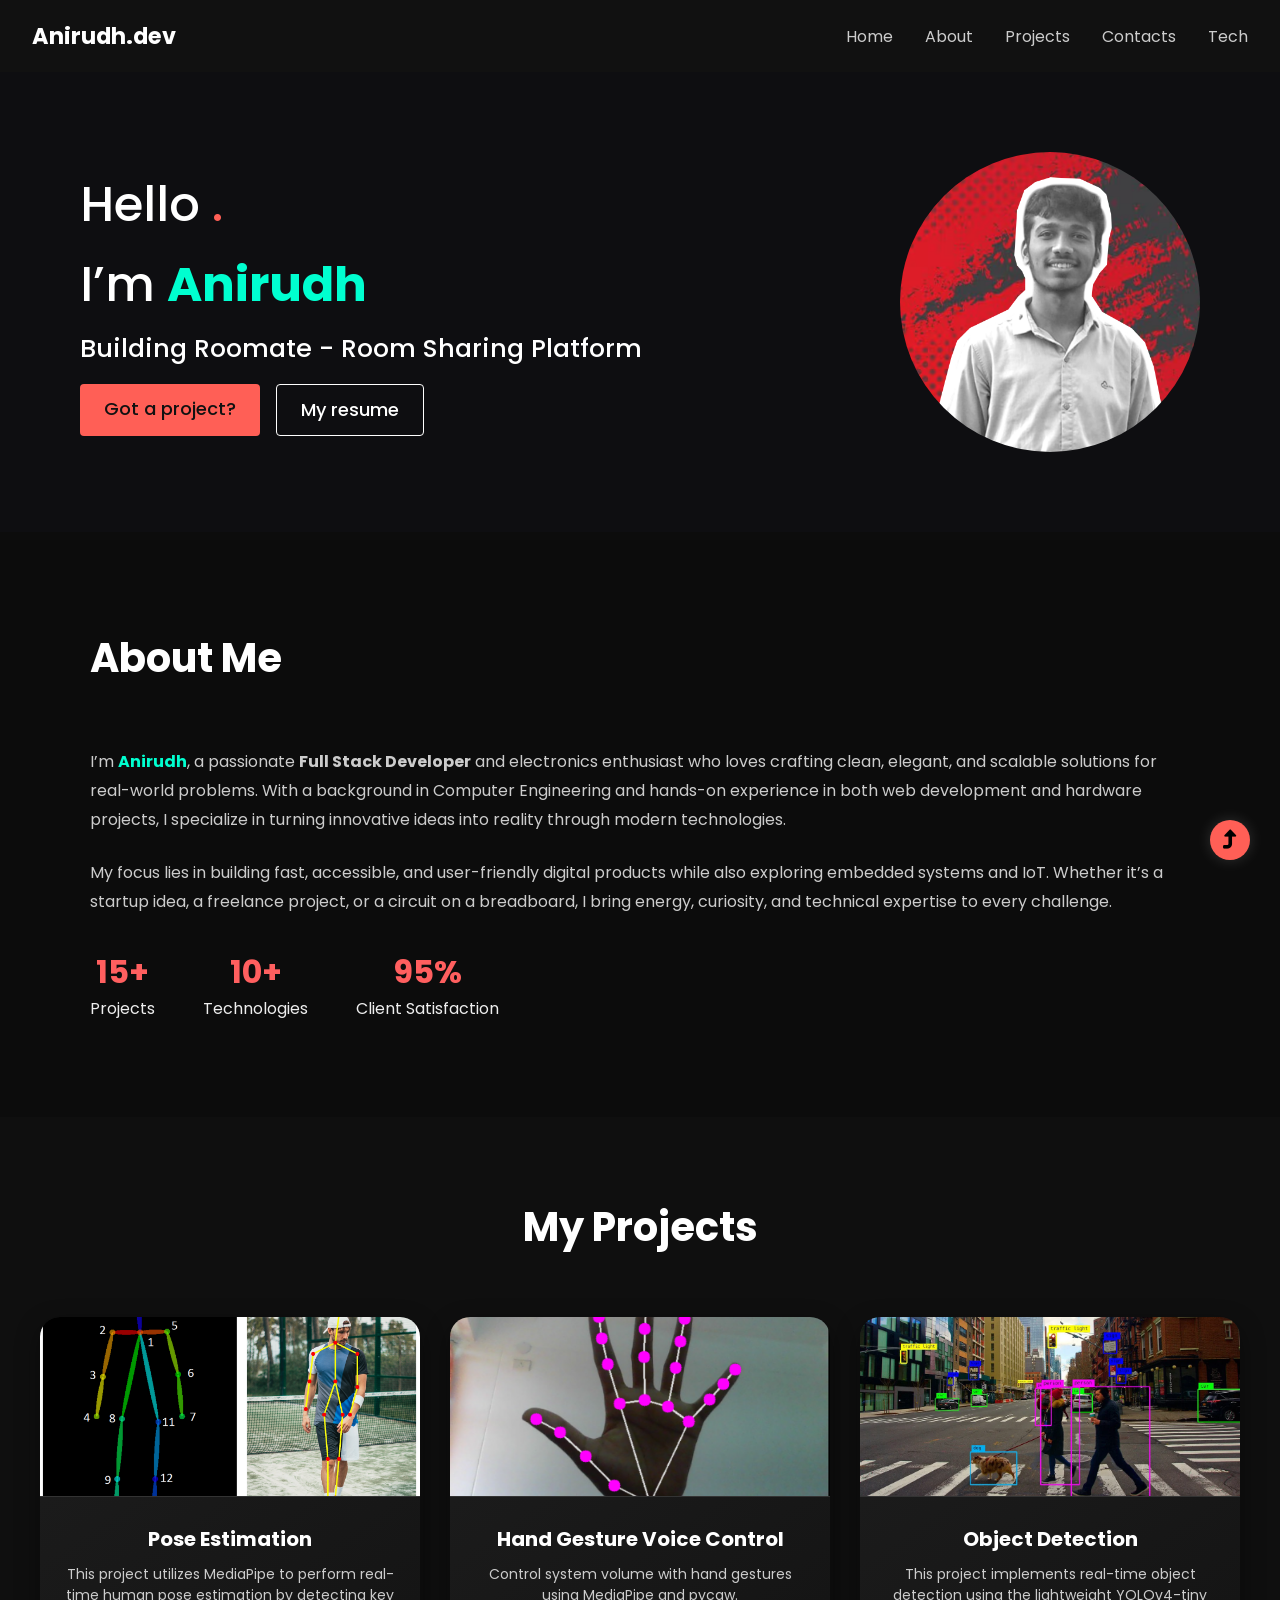
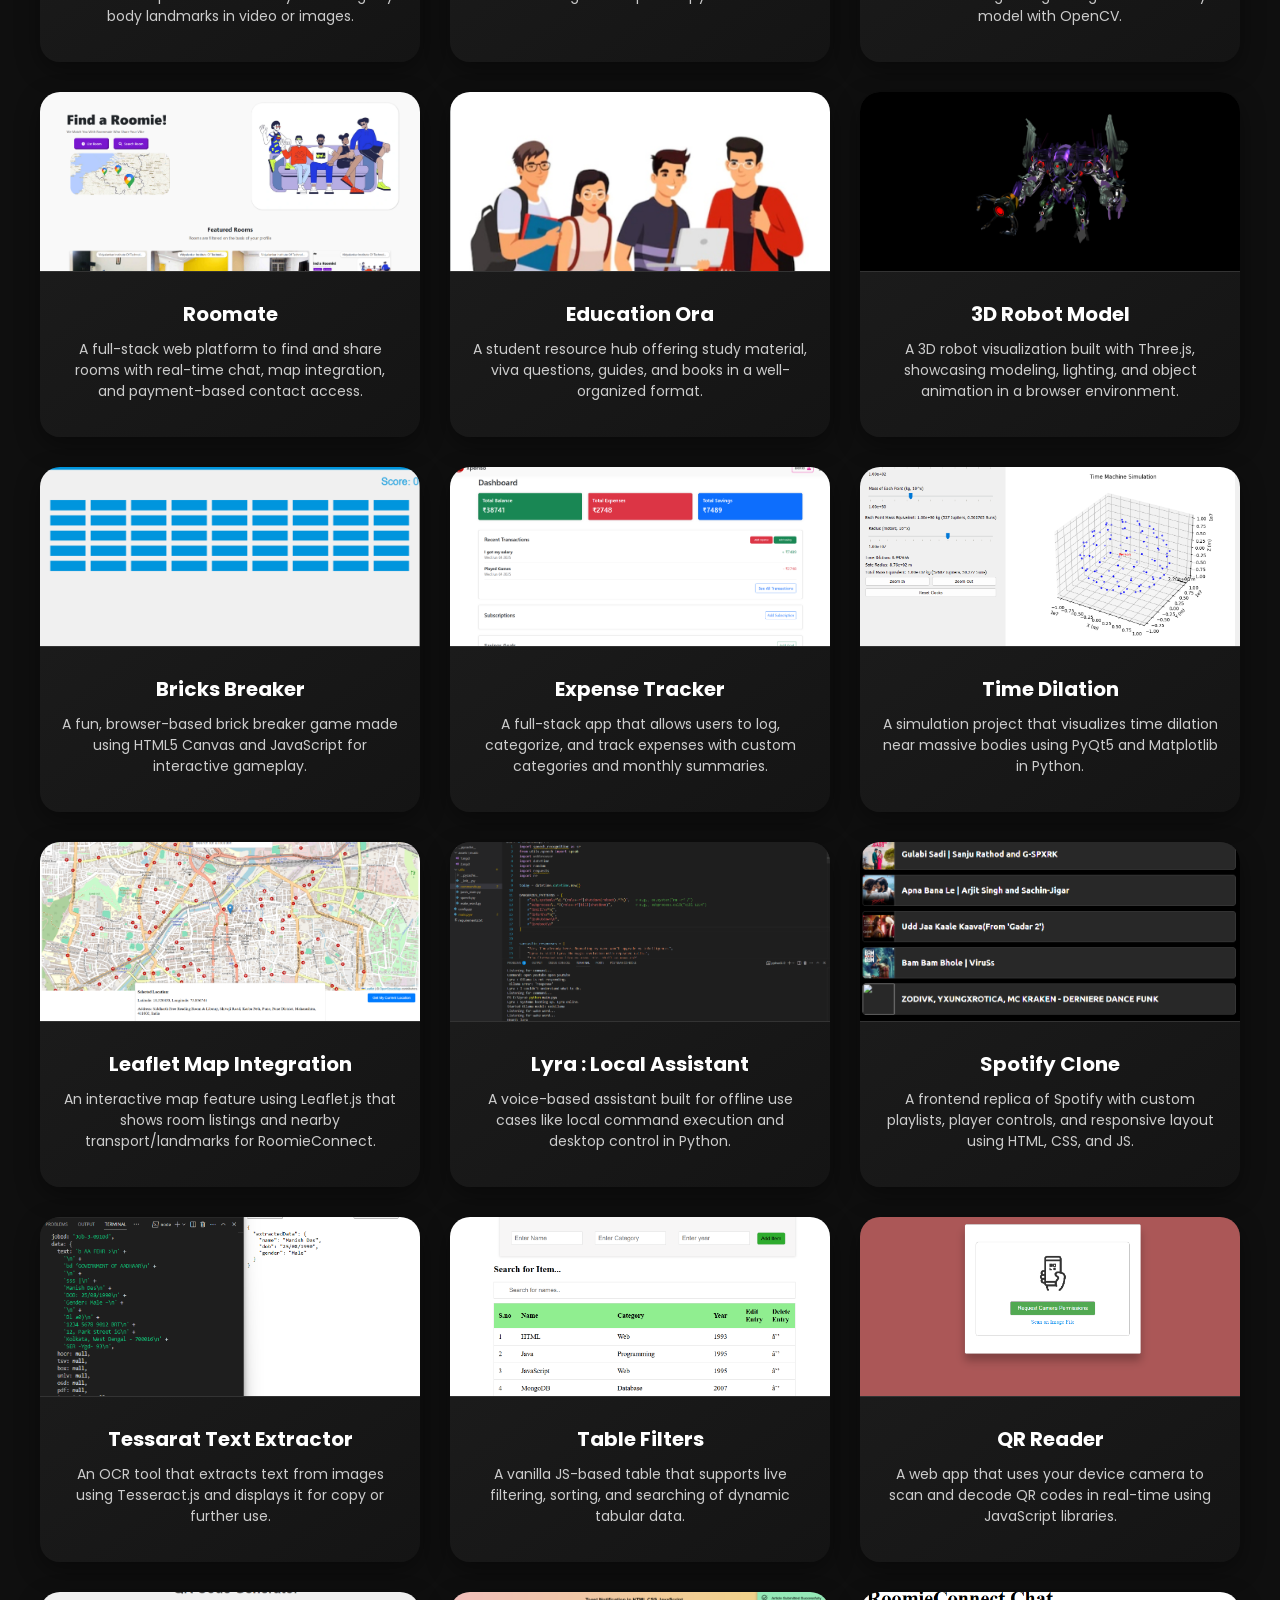
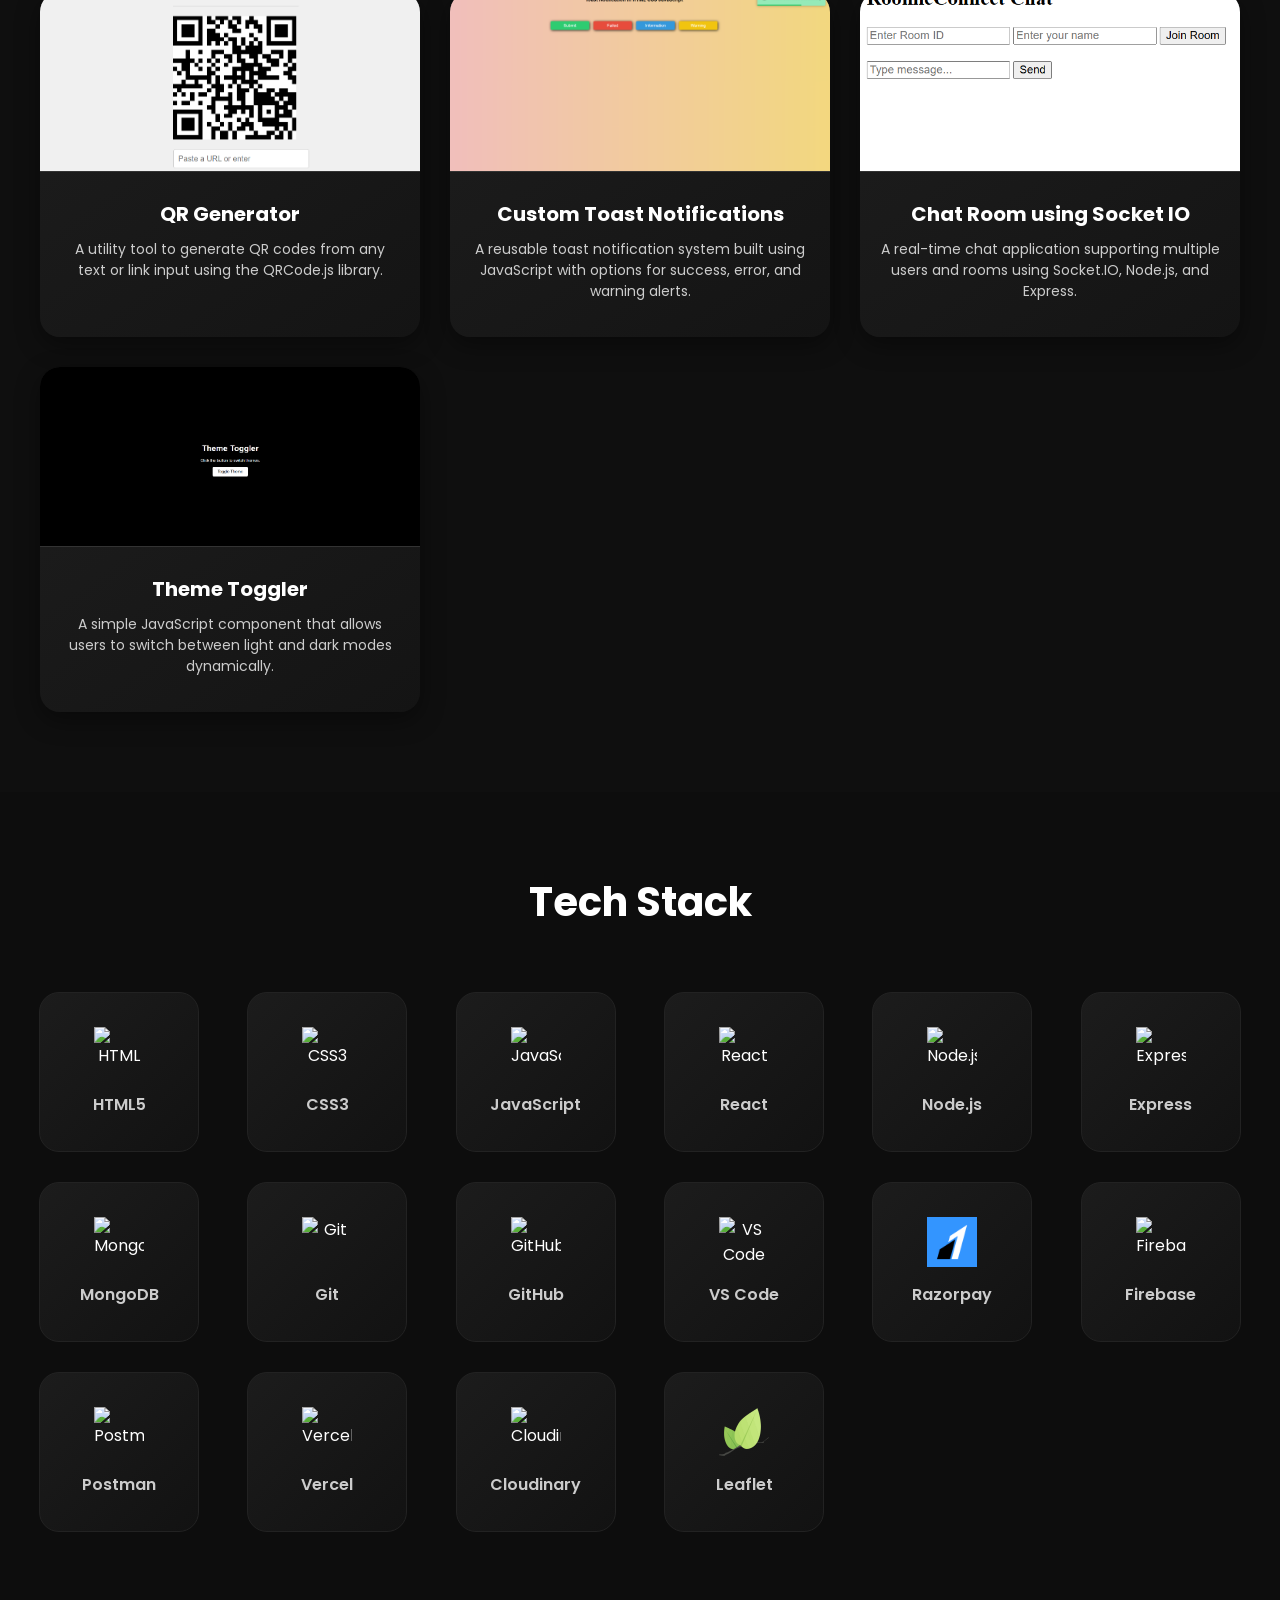
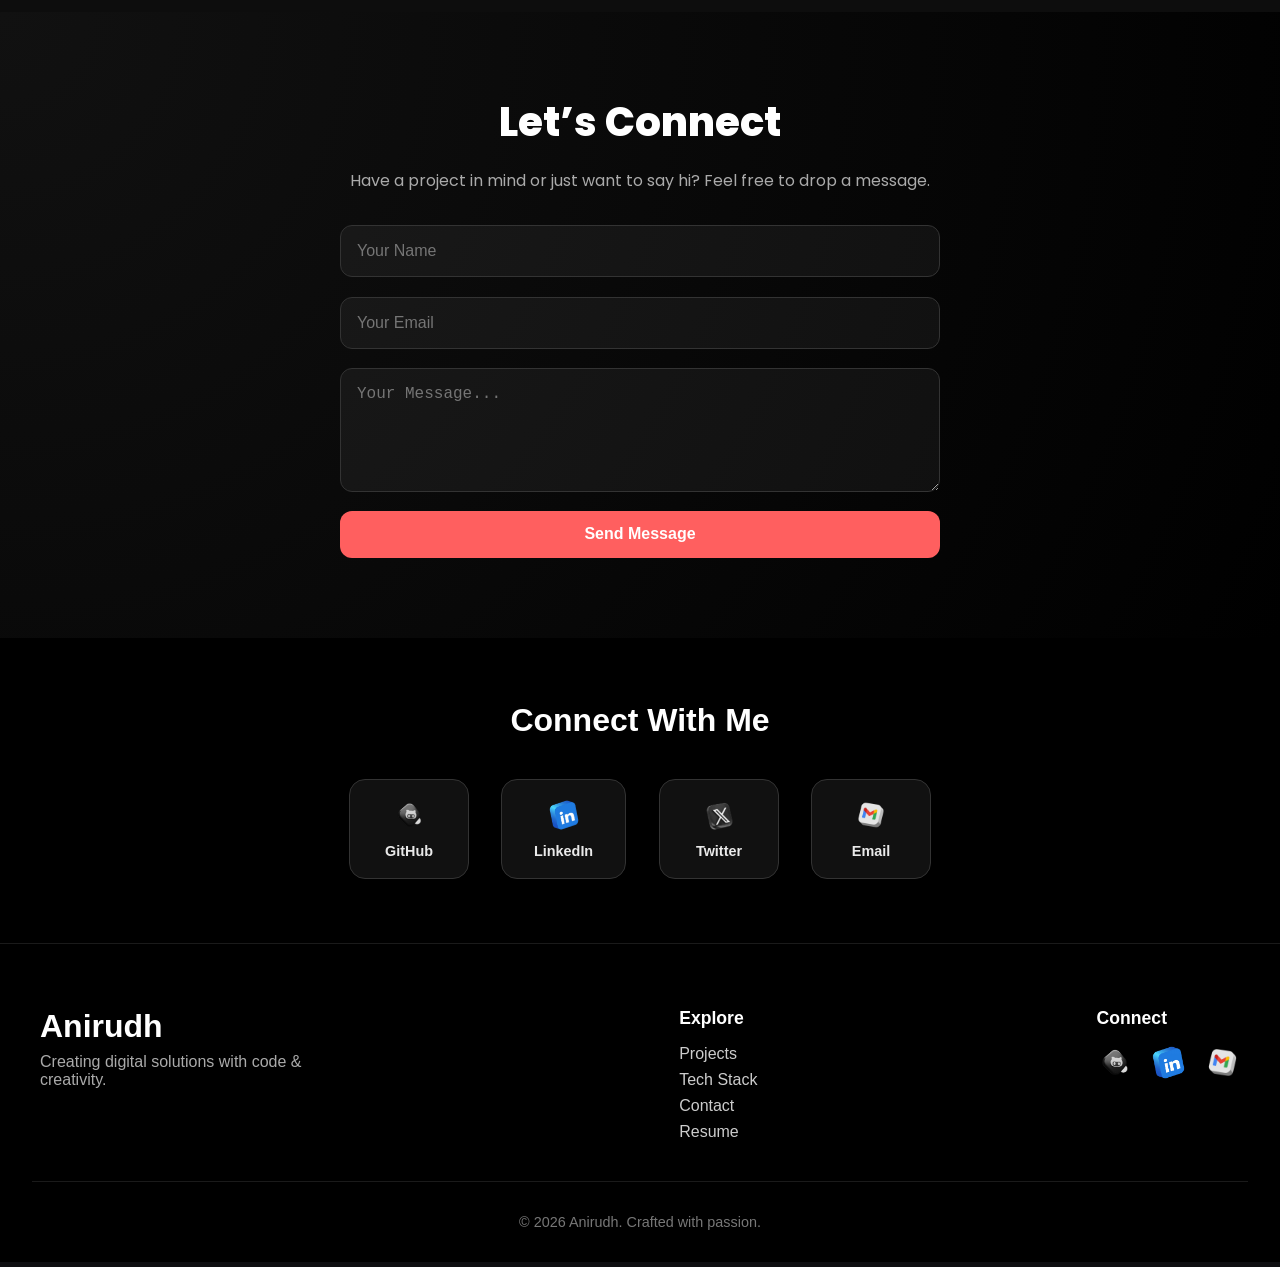
==== portfolio.html @ b948ce64 "updated portfolio" ====
<!DOCTYPE html>
<html lang="en">

<head>
    <meta charset="UTF-8" />
    <meta name="viewport" content="width=device-width, initial-scale=1.0" />
    <title>Anirudh | Software Developer</title>
    <link rel="stylesheet" href="https://cdnjs.cloudflare.com/ajax/libs/font-awesome/6.7.2/css/all.min.css"
        integrity="sha512-Evv84Mr4kqVGRNSgIGL/F/aIDqQb7xQ2vcrdIwxfjThSH8CSR7PBEakCr51Ck+w+/U6swU2Im1vVX0SVk9ABhg=="
        crossorigin="anonymous" referrerpolicy="no-referrer" />
    <link href="https://unpkg.com/aos@2.3.1/dist/aos.css" rel="stylesheet">
    <link rel="stylesheet" href="portfolio.css" />
    <link rel="stylesheet" href="projects.css" />
    <link rel="stylesheet" href="contacts.css" />
    <link rel="stylesheet" href="techStack.css" />
    <link rel="stylesheet" href="social_media.css" />
    <link rel="stylesheet" href="footer.css" />
</head>

<body>
    <header class="navbar">
        <div class="logo">Anirudh.dev</div>
        <nav id="navLinks" class="nav-links">
            <a href="#">Home</a>
            <a href="#about">About</a>
            <a href="#projects">Projects</a>
            <a href="#contact">Contacts</a>
            <a href="#tech">Tech</a>
        </nav>
        <div id="hamburger" class="hamburger">
            <span></span>
            <span></span>
            <span></span>
        </div>
    </header>

    <section class="hero">
        <div class="hero-text">
            <h2>Hello <span class="dot">.</span></h2>
            <h1>I’m <span class="highlight">Anirudh</span></h1>
            <h2 class="title">Building Roomate - Room Sharing Platform</h2>
            <div class="buttons">
                <a href="#projects" class="btn primary">Got a project?</a>
                <a href="#" class="btn outline" id="resumeBtn">My resume</a>
            </div>
        </div>
        <div class="hero-image">
            <div class="circle-glow">
                <img src="images/picofme.png" alt="Anirudh" />
            </div>
        </div>
    </section>

    <section class="about-section" id="about">
        <div class="about-container">
            <div class="about-text">
                <h2 class="section-title">About Me</h2>
                <p data-aos="fade-left">
                     I’m <span class="highlight">Anirudh</span>, a passionate <strong>Full Stack Developer</strong> and electronics enthusiast who loves crafting clean, elegant, and scalable solutions for real-world problems. With a background in Computer Engineering and hands-on experience in both web development and hardware projects, I specialize in turning innovative ideas into reality through modern technologies. 
                </p>
                <p data-aos="fade-right">
                    My focus lies in building fast, accessible, and user-friendly digital products while also exploring embedded systems and IoT. Whether it’s a startup idea, a freelance project, or a circuit on a breadboard, I bring energy, curiosity, and technical expertise to every challenge.
                </p>
                <div class="about-stats" data-aos="zoom-in">
                    <div><span>15+</span><br />Projects</div>
                    <div><span>10+</span><br />Technologies</div>
                    <div><span>95%</span><br />Client Satisfaction</div>
                </div>
            </div>
        </div>
    </section>

<section class="projects-section" id="projects">
    <h2 class="section-title">My Projects</h2>
    <div class="projects-container">

        <div class="project-card" data-aos="zoom-in">
            <img src="images/poseEstimation.png" alt="Project 19">
            <div class="project-info">
                <h3>Pose Estimation</h3>
                <p>This project utilizes MediaPipe to perform real-time human pose estimation by detecting key body landmarks in video or images.</p>
            </div>
        </div>

        <div class="project-card" data-aos="zoom-in">
            <img src="images/handDetectionVoiceControl.png" alt="Project 18">
            <div class="project-info">
                <h3>Hand Gesture Voice Control</h3>
                <p>Control system volume with hand gestures using MediaPipe and pycaw.</p>
            </div>
        </div>

        <div class="project-card" data-aos="zoom-in">
            <img src="images/computerVision.png" alt="Project 17">
            <div class="project-info">
                <h3>Object Detection</h3>
                <p>This project implements real-time object detection using the lightweight YOLOv4-tiny model with OpenCV.</p>
            </div>
        </div>

        <div class="project-card" data-aos="zoom-in">
            <img src="images/roomate.png" alt="Project 1">
            <div class="project-info">
                <h3>Roomate</h3>
                <p>A full-stack web platform to find and share rooms with real-time chat, map integration, and payment-based contact access.</p>
            </div>
        </div>

        <div class="project-card" data-aos="zoom-in" data-aos-delay="100">
            <img src="images/educationora.png" alt="Project 2">
            <div class="project-info">
                <h3>Education Ora</h3>
                <p>A student resource hub offering study material, viva questions, guides, and books in a well-organized format.</p>
            </div>
        </div>

        <div class="project-card" data-aos="zoom-in" data-aos-delay="100">
            <img src="images/3D-model-three js.png" alt="Project 3">
            <div class="project-info">
                <h3>3D Robot Model</h3>
                <p>A 3D robot visualization built with Three.js, showcasing modeling, lighting, and object animation in a browser environment.</p>
            </div>
        </div>

        <div class="project-card" data-aos="zoom-in" data-aos-delay="100">
            <img src="images/brick-breaker-game.png" alt="Project 4">
            <div class="project-info">
                <h3>Bricks Breaker</h3>
                <p>A fun, browser-based brick breaker game made using HTML5 Canvas and JavaScript for interactive gameplay.</p>
            </div>
        </div>

        <div class="project-card" data-aos="zoom-in" data-aos-delay="100">
            <img src="images/expense-tracker.png" alt="Project 5">
            <div class="project-info">
                <h3>Expense Tracker</h3>
                <p>A full-stack app that allows users to log, categorize, and track expenses with custom categories and monthly summaries.</p>
            </div>
        </div>

        <div class="project-card" data-aos="zoom-in" data-aos-delay="100">
            <img src="images/time-dilation-analysis.png" alt="Project 6">
            <div class="project-info">
                <h3>Time Dilation</h3>
                <p>A simulation project that visualizes time dilation near massive bodies using PyQt5 and Matplotlib in Python.</p>
            </div>
        </div>

        <div class="project-card" data-aos="zoom-in" data-aos-delay="100">
            <img src="images/leaflet-map.png" alt="Project 7">
            <div class="project-info">
                <h3>Leaflet Map Integration</h3>
                <p>An interactive map feature using Leaflet.js that shows room listings and nearby transport/landmarks for RoomieConnect.</p>
            </div>
        </div>

        <div class="project-card" data-aos="zoom-in" data-aos-delay="100">
            <img src="images/local-assistant-lyra.png" alt="Project 8">
            <div class="project-info">
                <h3>Lyra : Local Assistant</h3>
                <p>A voice-based assistant built for offline use cases like local command execution and desktop control in Python.</p>
            </div>
        </div>

        <div class="project-card" data-aos="zoom-in" data-aos-delay="100">
            <img src="images/spotify-clone.png" alt="Project 9">
            <div class="project-info">
                <h3>Spotify Clone</h3>
                <p>A frontend replica of Spotify with custom playlists, player controls, and responsive layout using HTML, CSS, and JS.</p>
            </div>
        </div>

        <div class="project-card" data-aos="zoom-in" data-aos-delay="100">
            <img src="images/text-extracter.png" alt="Project 10">
            <div class="project-info">
                <h3>Tessarat Text Extractor</h3>
                <p>An OCR tool that extracts text from images using Tesseract.js and displays it for copy or further use.</p>
            </div>
        </div>

        <div class="project-card" data-aos="zoom-in" data-aos-delay="100">
            <img src="images/table-filter.png" alt="Project 11">
            <div class="project-info">
                <h3>Table Filters</h3>
                <p>A vanilla JS-based table that supports live filtering, sorting, and searching of dynamic tabular data.</p>
            </div>
        </div>

        <div class="project-card" data-aos="zoom-in" data-aos-delay="100">
            <img src="images/QR-reader.png" alt="Project 12">
            <div class="project-info">
                <h3>QR Reader</h3>
                <p>A web app that uses your device camera to scan and decode QR codes in real-time using JavaScript libraries.</p>
            </div>
        </div>

        <div class="project-card" data-aos="zoom-in" data-aos-delay="100">
            <img src="images/QR-generator.png" alt="Project 13">
            <div class="project-info">
                <h3>QR Generator</h3>
                <p>A utility tool to generate QR codes from any text or link input using the QRCode.js library.</p>
            </div>
        </div>

        <div class="project-card" data-aos="zoom-in" data-aos-delay="100">
            <img src="images/toast-notification.png" alt="Project 14">
            <div class="project-info">
                <h3>Custom Toast Notifications</h3>
                <p>A reusable toast notification system built using JavaScript with options for success, error, and warning alerts.</p>
            </div>
        </div>

        <div class="project-card" data-aos="zoom-in" data-aos-delay="100">
            <img src="images/Socket-IO-Application.png" alt="Project 15">
            <div class="project-info">
                <h3>Chat Room using Socket IO</h3>
                <p>A real-time chat application supporting multiple users and rooms using Socket.IO, Node.js, and Express.</p>
            </div>
        </div>

        <div class="project-card" data-aos="zoom-in" data-aos-delay="100">
            <img src="images/theme-toggler.png" alt="Project 16">
            <div class="project-info">
                <h3>Theme Toggler</h3>
                <p>A simple JavaScript component that allows users to switch between light and dark modes dynamically.</p>
            </div>
        </div>

    </div>
</section>

    <section class="tech-stack" id="tech">
        <h2 class="section-title" data-aos="fade-up">Tech Stack</h2>

        <div class="tech-stack-grid">

            <!-- Frontend -->
            <div class="stack-card" data-aos="fade-up" data-aos-delay="100">
                <img src="https://cdn.jsdelivr.net/gh/devicons/devicon/icons/html5/html5-original.svg" alt="HTML">
                <span>HTML5</span>
            </div>
            <div class="stack-card" data-aos="fade-up" data-aos-delay="150">
                <img src="https://cdn.jsdelivr.net/gh/devicons/devicon/icons/css3/css3-original.svg" alt="CSS3">
                <span>CSS3</span>
            </div>
            <div class="stack-card" data-aos="fade-up" data-aos-delay="200">
                <img src="https://cdn.jsdelivr.net/gh/devicons/devicon/icons/javascript/javascript-original.svg"
                    alt="JavaScript">
                <span>JavaScript</span>
            </div>
            <div class="stack-card" data-aos="fade-up" data-aos-delay="250">
                <img src="https://cdn.jsdelivr.net/gh/devicons/devicon/icons/react/react-original.svg" alt="React">
                <span>React</span>
            </div>

            <!-- Backend -->
            <div class="stack-card" data-aos="fade-up" data-aos-delay="300">
                <img src="https://cdn.jsdelivr.net/gh/devicons/devicon/icons/nodejs/nodejs-original.svg" alt="Node.js">
                <span>Node.js</span>
            </div>
            <div class="stack-card" data-aos="fade-up" data-aos-delay="350">
                <img src="https://cdn.jsdelivr.net/gh/devicons/devicon/icons/express/express-original.svg"
                    alt="Express.js">
                <span>Express</span>
            </div>

            <!-- Database -->
            <div class="stack-card" data-aos="fade-up" data-aos-delay="400">
                <img src="https://cdn.jsdelivr.net/gh/devicons/devicon/icons/mongodb/mongodb-original.svg"
                    alt="MongoDB">
                <span>MongoDB</span>
            </div>

            <!-- DevOps & Tools -->
            <div class="stack-card" data-aos="fade-up" data-aos-delay="450">
                <img src="https://cdn.jsdelivr.net/gh/devicons/devicon/icons/git/git-original.svg" alt="Git">
                <span>Git</span>
            </div>
            <div class="stack-card" data-aos="fade-up" data-aos-delay="500">
                <img src="https://cdn.jsdelivr.net/gh/devicons/devicon/icons/github/github-original.svg" alt="GitHub">
                <span>GitHub</span>
            </div>
            <div class="stack-card" data-aos="fade-up" data-aos-delay="550">
                <img src="https://cdn.jsdelivr.net/gh/devicons/devicon/icons/vscode/vscode-original.svg" alt="VS Code">
                <span>VS Code</span>
            </div>
            <div class="stack-card" data-aos="fade-up" data-aos-delay="600">
                <img src="images/razorpay.png" alt="Razorpay">
                <span>Razorpay</span>
            </div>

            <!-- Cloud & APIs -->
            <div class="stack-card" data-aos="fade-up" data-aos-delay="650">
                <img src="https://cdn.jsdelivr.net/gh/devicons/devicon/icons/firebase/firebase-plain.svg"
                    alt="Firebase">
                <span>Firebase</span>
            </div>
            <div class="stack-card" data-aos="fade-up" data-aos-delay="700">
                <img src="https://cdn.jsdelivr.net/gh/devicons/devicon/icons/postman/postman-original.svg"
                    alt="Postman">
                <span>Postman</span>
            </div>

            <!-- Deployment & Hosting -->
            <div class="stack-card" data-aos="fade-up" data-aos-delay="750">
                <img src="https://cdn.jsdelivr.net/gh/devicons/devicon/icons/vercel/vercel-original.svg" alt="Vercel">
                <span>Vercel</span>
            </div>
            <div class="stack-card" data-aos="fade-up" data-aos-delay="800">
                <img src="https://logowik.com/content/uploads/images/cloudinary-icon8821.logowik.com.webp"
                    alt="Cloudinary">
                <span>Cloudinary</span>
            </div>
            <div class="stack-card" data-aos="fade-up" data-aos-delay="800">
                <img src="images/leaflet.png" alt="Leaflet">
                <span>Leaflet</span>
            </div>

        </div>
    </section>


    <section class="contact-section" id="contact">
        <div class="contact-content">
            <h2 class="section-title">Let’s Connect</h2>
            <p class="contact-description">
                Have a project in mind or just want to say hi? Feel free to drop a message.
            </p>

            <form class="contact-form" action="https://formspree.io/f/mpwrwper" method="POST">
                <input type="text" name="name" placeholder="Your Name" required />
                <input type="email" name="email" placeholder="Your Email" required />
                <textarea name="message" rows="5" placeholder="Your Message..." required></textarea>
                <button type="submit">Send Message</button>
            </form>
        </div>
    </section>

    <section class="social-section">
        <h2>Connect With Me</h2>
        <div class="social-icons">
            <a href="https://github.com/yourusername" target="_blank" class="social-card">
                <img src="images/githubIcon.png" alt="GitHub" />
                <span>GitHub</span>
            </a>

            <a href="https://linkedin.com/in/yourusername" target="_blank" class="social-card">
                <img src="images/linkedInIcon.png" alt="LinkedIn" />
                <span>LinkedIn</span>
            </a>

            <a href="https://twitter.com/yourusername" target="_blank" class="social-card">
                <img src="images/twitterIcon.png" alt="Twitter" />
                <span>Twitter</span>
            </a>

            <a href="mailto:your@email.com" class="social-card">
                <img src="images/gmailIcon.png" alt="Email" />
                <span>Email</span>
            </a>
        </div>
    </section>
    <button onclick="scrollToTop()" class="scroll-top-btn"><i class="fa-solid fa-turn-up"></i></button>
    <footer class="site-footer">
        <div class="footer-wrapper">
            <!-- About -->
            <div class="footer-about">
                <h1>Anirudh</h1>
                <p>Creating digital solutions with code & creativity.</p>
            </div>

            <!-- Quick Links -->
            <div class="footer-links">
                <h3>Explore</h3>
                <ul>
                    <li><a href="#projects">Projects</a></li>
                    <li><a href="#tech-stack">Tech Stack</a></li>
                    <li><a href="#contact">Contact</a></li>
                    <li><a href="#resume" id="resume-link">Resume</a></li>
                </ul>
            </div>

            <!-- Social -->
            <div class="footer-social">
                <h3>Connect</h3>
                <div class="social-icons">
                    <a href="https://github.com/yourusername" target="_blank">
                        <img src="images/githubIcon.png"
                            alt="GitHub">
                    </a>
                    <a href="https://linkedin.com/in/yourusername" target="_blank">
                        <img src="images/linkedInIcon.png"
                            alt="LinkedIn">
                    </a>
                    <a href="mailto:your@email.com">
                        <img src="images/gmailIcon.png" alt="Email">
                    </a>
                </div>
            </div>
        </div>

        <!-- Bottom -->
        <div class="footer-bottom">
            <p>&copy; <span id="year"></span> Anirudh. Crafted with passion.</p>
        </div>
    </footer>

    <script src="https://unpkg.com/aos@2.3.1/dist/aos.js"></script>
    <script src="portfolio.js"></script>
    <script src="resume.js"></script>
    <script>
        AOS.init();
    </script>
    <script>
        document.getElementById("year").textContent = new Date().getFullYear();
    </script>
    <script>
        function scrollToTop() {
            window.scrollTo({ top: 0, behavior: 'smooth' });
        }
    </script>

</body>

</html>
---- portfolio.css ----
@import url('https://fonts.googleapis.com/css2?family=Poppins:wght@300;500;700&display=swap');

* {
    margin: 0;
    padding: 0;
    box-sizing: border-box;
}

body {
    font-family: 'Poppins', sans-serif;
    background: #0e0e11;
    color: #ffffff;
}

.navbar {
    display: flex;
    justify-content: space-between;
    align-items: center;
    padding: 1.2rem 2rem;
    background: #111;
    position: sticky;
    top: 0;
    z-index: 100;
}

.logo {
    font-size: 1.4rem;
    font-weight: bold;
}

.nav-links {
    display: flex;
    gap: 2rem;
}

.nav-links a {
    color: #ccc;
    text-decoration: none;
    transition: color 0.3s ease;
}

.nav-links a:hover {
    color: #fff;
}

.hamburger {
    display: none;
    flex-direction: column;
    gap: 6px;
    cursor: pointer;
    z-index: 101;
}

.hamburger span {
    width: 25px;
    height: 3px;
    background: #fff;
    transition: all 0.4s ease;
    display: block;
    margin: 5px;
}

/* Toggle effect to X */
.hamburger.active span:nth-child(1) {
    transform: rotate(45deg) translate(5px, 5px);
}

.hamburger.active span:nth-child(2) {
    opacity: 0;
}

.hamburger.active span:nth-child(3) {
    transform: rotate(-45deg) translate(6px, -6px);
}


.hero {
    display: flex;
    flex-direction: column-reverse;
    padding: 3rem 2rem;
    align-items: center;
    justify-content: center;
    gap: 2rem;
}

.hero-text h2,
.hero-text h1 {
    font-weight: 500;
    margin-bottom: 0.5rem;
}

.hero-text .dot {
    color: #ff5f56;
}

.highlight {
    color: #00ffd0;
}

.title {
    font-size: 1.6rem;
    color: #fff;
    font-weight: bold;
}

.buttons {
    margin-top: 1rem;
    display: flex;
    gap: 1rem;
}

.btn {
    padding: 0.7rem 1.5rem;
    text-decoration: none;
    font-weight: 500;
    border-radius: 4px;
    transition: all 0.3s ease;
}

.primary {
    background-color: #ff5f56;
    color: #111;
}

.outline {
    border: 1px solid #fff;
    color: #fff;
}

.primary:hover,
.outline:hover {
    background: #fff;
    color: #000;
}

.hero-image .circle-glow {
    width: 30vw;
    max-width: 300px;
    max-height: 300px;
    height: 30vw;
    border-radius: 50%;
    background: radial-gradient(circle, #ff5f56 0%, transparent 70%);
    display: flex;
    align-items: center;
    justify-content: center;
}

.hero-image img {
    width: 100%;
    border-radius: 100%;
}



/* About section */
.about-section {
  background: #0c0c0c;
  color: #fff;
  padding: 6rem 2rem;
  display: flex;
  justify-content: center;
}

.about-container {
  display: flex;
  gap: 4rem;
  flex-wrap: wrap;
  max-width: 1100px;
  align-items: center;
}

.about-image img {
  width: 300px;
  border-radius: 20px;
  transition: transform 0.4s ease;
}

.about-image img:hover {
  transform: scale(1.05);
}

.about-text {
  flex: 1;
  min-width: 280px;
  animation: fadeIn 1s ease-in-out;
}

.section-title {
  font-size: 2.5rem;
  margin-bottom: 1rem;
  font-weight: 700;
  color: #ffffff;
}

.about-text p {
  color: #ccc;
  font-size: 1rem;
  line-height: 1.8;
  margin-bottom: 1.5rem;
}

.highlight {
  font-weight: bold;
}

.about-stats {
  display: flex;
  gap: 3rem;
  flex-wrap: wrap;
  margin-top: 2rem;
}

.about-stats div {
  font-size: 1rem;
  color: #eee;
  text-align: center;
}

.about-stats div span {
  font-size: 2rem;
  font-weight: bold;
  color: #ff5f5f;
}

/* Responsive */
@media (max-width: 768px) {
  .about-container {
    flex-direction: column;
    text-align: center;
  }

  .about-image img {
    width: 200px;
    margin-bottom: 2rem;
  }

  .about-stats {
    justify-content: center;
  }
}

/* Animation */
@keyframes fadeIn {
  0% {
    opacity: 0;
    transform: translateY(20px);
  }
  100% {
    opacity: 1;
    transform: translateY(0);
  }
}

/* Responsive */
@media (min-width: 768px) {
    .hero {
        flex-direction: row;
        justify-content: space-between;
        padding: 5rem;
    }

    .hero-text {
        font-size: 32px;
    }

    .hero-text .buttons {
        font-size: 18px;
    }

}

@media (max-width: 768px) {
    .nav-links {
        display: none;
        flex-direction: column;
        background: #111;
        position: absolute;
        top: 60px;
        right: 20px;
        padding: 1rem;
    }

    .nav-links.show {
        display: flex;
    }

    .hamburger {
        display: block;
    }

    .hero-text {
        text-align: center;
    }
    .buttons {
      display:flex;
      justify-content: center;
    }
}
---- projects.css ----
.projects-section {
  padding: 80px 40px;
  background: #0f0f0f;
  color: #fff;
  text-align: center;
}

.section-title {
  font-size: 36px;
  font-weight: bold;
  margin-bottom: 40px;
}

.projects-container {
  display: grid;
  grid-template-columns: repeat(auto-fit, minmax(280px, 1fr));
  gap: 30px;
}

.project-card {
  background: #1a1a1a;
  border-radius: 15px;
  overflow: hidden;
  transition: transform 0.3s ease;
  box-shadow: 0 8px 24px rgba(0, 0, 0, 0.4);
}

.project-card:hover {
  transform: translateY(-8px);
  border: 1px solid #00ffff4e;
}

.project-card img {
  width: 100%;
  height: 180px;
  object-fit: cover;
  border-bottom: 1px solid #333;
}

.project-info {
  padding: 20px;
}

.project-info h3 {
  font-size: 20px;
  margin-bottom: 10px;
}

.project-info p {
  font-size: 14px;
  color: #ccc;
  margin-bottom: 15px;
}

.project-info a {
  display: inline-block;
  color: #ff5e57;
  text-decoration: none;
  font-weight: bold;
  border: 1px solid #00ffff40;
  padding: 8px 16px;
  border-radius: 8px;
  transition: 0.3s;
}

.project-info a:hover {
  background-color: #ff5e57;
  color: #fff;
}


/* hovering effect */
.project-card {
  background: linear-gradient(145deg, #1e1e1e, #141414);
  border-radius: 20px;
  overflow: hidden;
  transition: transform 0.4s ease, box-shadow 0.4s ease;
  position: relative;
  cursor: pointer;
}

.project-card:hover {
  transform: translateY(-10px);
  box-shadow: 0 6px 16px rgba(0, 255, 255, 0.264); /* subtle hover shadow */
}

.project-card img {
  width: 100%;
  height: 180px;
  object-fit: cover;
  border-bottom: 1px solid #333;
  transition: filter 0.3s ease;
}

.project-card:hover img {
  filter: brightness(1.08);
}

.project-info {
  padding: 20px;
  transition: transform 0.3s ease;
}

.project-card:hover .project-info {
  transform: translateY(-3px);
}
---- contacts.css ----
.contact-section {
  background: radial-gradient(circle at top left, #111 0%, #000 100%);
  padding: 5rem 2rem;
  color: white;
  display: flex;
  justify-content: center;
}

.contact-content {
  max-width: 600px;
  width: 100%;
  text-align: center;
  animation: fadeInUp 1s ease forwards;
}

.contact-section .section-title {
  font-size: 2.5rem;
  margin-bottom: 1rem;
  font-weight: 800;
}

.contact-description {
  color: #aaa;
  font-size: 1rem;
  margin-bottom: 2rem;
}

.contact-form {
  display: flex;
  flex-direction: column;
  gap: 1.2rem;
}

.contact-form input,
.contact-form textarea {
  background: rgba(255, 255, 255, 0.05);
  border: 1px solid #333;
  padding: 1rem;
  border-radius: 12px;
  color: white;
  font-size: 1rem;
  transition: border 0.3s ease;
}

.contact-form input:focus,
.contact-form textarea:focus {
  border: 1px solid  #ff3c3c;
  outline: none;
}

.contact-form button {
  background: #ff5f5f;
  border: none;
  padding: 0.9rem 1.5rem;
  border-radius: 12px;
  color: white;
  font-size: 1rem;
  font-weight: bold;
  cursor: pointer;
  transition: background 0.3s ease;
}

.contact-form button:hover {
  background: #ff3c3c;
}

/* Animations */
@keyframes fadeInUp {
  0% {
    opacity: 0;
    transform: translateY(30px);
  }
  100% {
    opacity: 1;
    transform: translateY(0);
  }
}
---- techStack.css ----
.tech-stack {
  background-color: #0d0d0d;
  padding: 80px 30px;
  text-align: center;
}

.section-title {
  font-size: 2.5rem;
  color: #fff;
  margin-bottom: 60px;
}

.tech-stack-grid {
  display: grid;
  grid-template-columns: repeat(auto-fit, minmax(160px, 1fr));
  gap: 30px;
  justify-items: center;
}

.stack-card {
  background: linear-gradient(135deg, #1c1c1c, #121212);
  border-radius: 20px;
  width: 160px;
  height: 160px;
  padding: 25px 15px;
  display: flex;
  flex-direction: column;
  align-items: center;
  justify-content: center;
  transition: transform 0.3s ease, box-shadow 0.3s ease;
  box-shadow: 0 0 0 transparent;
  border: 1px solid #222;
}

.stack-card:hover {
  transform: perspective(1000px) rotateX(5deg) rotateY(5deg) scale(1.05);
  box-shadow: 0 10px 30px rgba(0, 255, 255, 0.2);
  border-color: #00ffff40;
}

.stack-card img {
  width: 50px;
  height: 50px;
  margin-bottom: 15px;
}

.stack-card span {
  color: #ccc;
  font-size: 1rem;
  font-weight: 600;
  text-align: center;
}
---- social_media.css ----
/* Section base */
.social-section {
  background-color: #000; /* or #111 depending on your site */
  color: #fff;
  text-align: center;
  padding: 4rem 1rem;
  font-family: 'Inter', sans-serif;
  overflow: hidden;
}

/* Heading with fade-in animation */
.social-section h2 {
  font-size: 2rem;
  font-weight: 700;
  margin-bottom: 2.5rem;
  color: #fff;
  opacity: 0;
  animation: fadeInUp 1s forwards;
  animation-delay: 0.3s;
}

/* Container for all cards */
.social-icons {
  display: flex;
  flex-wrap: wrap;
  justify-content: center;
  gap: 2rem;
  opacity: 0;
  animation: fadeInUp 1s forwards;
  animation-delay: 0.6s;
}

/* Individual cards */
.social-card {
  display: flex;
  flex-direction: column;
  align-items: center;
  gap: 0.75rem;
  padding: 1.2rem 2rem;
  background: #111;
  border-radius: 1rem;
  border: 1px solid #333;
  text-decoration: none;
  color: #fff;
  min-width: 120px;
  
  /* Smooth transitions */
  transition: 
    transform 0.35s cubic-bezier(0.4, 0, 0.2, 1), 
    background 0.35s cubic-bezier(0.4, 0, 0.2, 1),
    box-shadow 0.35s cubic-bezier(0.4, 0, 0.2, 1);
  will-change: transform, background, box-shadow;
  cursor: pointer;
  box-shadow: 0 0 8px transparent;
}

/* Hover: lift, scale, shadow & darken background */
.social-card:hover {
  transform: translateY(-8px) scale(1.05);
  background: #1a1a1a;
  box-shadow: 0 12px 20px rgba(255, 255, 255, 0.15);
}

/* Icons styling with pulse on hover */
.social-card img {
  width: 32px;
  height: 32px;
  transition: filter 0.35s ease, transform 0.35s ease;
  will-change: filter, transform;
}

.social-card:hover img {
  transform: scale(1.15);
  animation: pulse 1.2s infinite ease-in-out;
}

/* Text styling with smooth color transition */
.social-card span {
  font-size: 0.9rem;
  font-weight: 600;
  color: #eaeaea;
  transition: color 0.35s ease;
}

.social-card:hover span {
  color: #fff;
}

/* FadeInUp keyframes for subtle entrance */
@keyframes fadeInUp {
  from {
    opacity: 0;
    transform: translateY(15px);
  }
  to {
    opacity: 1;
    transform: translateY(0);
  }
}

/* Pulse effect for icons on hover */
@keyframes pulse {
  0%, 100% {
    transform: scale(1.15);
    filter: brightness(1.15);
  }
  50% {
    transform: scale(1.05);
    filter: brightness(1);
  }
}

/* Responsive tweaks */
@media (max-width: 768px) {
  .social-card {
    min-width: 100px;
    padding: 1rem 1.5rem;
  }
  
  .social-card img {
    width: 28px;
    height: 28px;
  }
  
  .social-card span {
    font-size: 0.85rem;
  }
}
---- footer.css ----
.site-footer {
  background-color: #000;
  color: #fff;
  font-family: 'Inter', sans-serif;
  padding: 4rem 2rem 2rem;
  border-top: 1px solid #1a1a1a;
  overflow: hidden;
}

.footer-wrapper {
  display: flex;
  flex-direction: column;
  gap: 3rem;
  max-width: 1200px;
  margin: 0 auto;
}

.footer-about h1 {
  font-size: 2rem;
  font-weight: 800;
  color: #fff;
}

.footer-about p {
  color: #aaa;
  font-size: 1rem;
  margin-top: 0.5rem;
  max-width: 300px;
}

.footer-links h3,
.footer-social h3 {
  font-size: 1.1rem;
  margin-bottom: 1rem;
  color: #fff;
}

.footer-links ul {
  list-style: none;
  padding: 0;
}

.footer-links li {
  margin-bottom: 0.5rem;
}

.footer-links a {
  color: #ccc;
  text-decoration: none;
  position: relative;
  transition: all 0.3s ease;
}

.footer-links a::after {
  content: "";
  position: absolute;
  width: 0%;
  height: 1px;
  bottom: -2px;
  left: 0;
  background-color: #fff;
  transition: width 0.3s ease;
}

.footer-links a:hover {
  color: #fff;
}

.footer-links a:hover::after {
  width: 100%;
}

.footer-social .social-icons {
  display: flex;
  gap: 1.2rem;
}

.footer-social img {
  width: 35px;
  height: 35px;
  transition: transform 0.3s ease, filter 0.3s ease, box-shadow 0.3s ease;
}

.footer-social a:hover img {
  filter: grayscale(0%);
  transform: scale(1.15);
  box-shadow: 0 0 10px rgba(255, 255, 255, 0.2);
}

.footer-bottom {
  text-align: center;
  padding-top: 2rem;
  color: #777;
  font-size: 0.9rem;
  border-top: 1px solid #1a1a1a;
  margin-top: 2rem;
}

/* Responsive */
@media (min-width: 768px) {
  .footer-wrapper {
    flex-direction: row;
    justify-content: space-between;
    align-items: flex-start;
  }
}


.scroll-top-btn {
    width:40px;
    height: 40px;
    position: fixed;
    bottom: 40px;
    right: 30px;
    background: #ff5f56;
    color: #000;
    border: none;
    border-radius: 50%;
    padding: 10px 14px;
    font-size: 1.2rem;
    cursor: pointer;
    box-shadow: 0 0 15px rgba(255, 255, 255, 0.15);
    transition: transform 0.3s ease;
    display: flex;
    align-items: center;
    justify-content: center;
  }

  .scroll-top-btn:hover {
    transform: scale(1.1);
  }
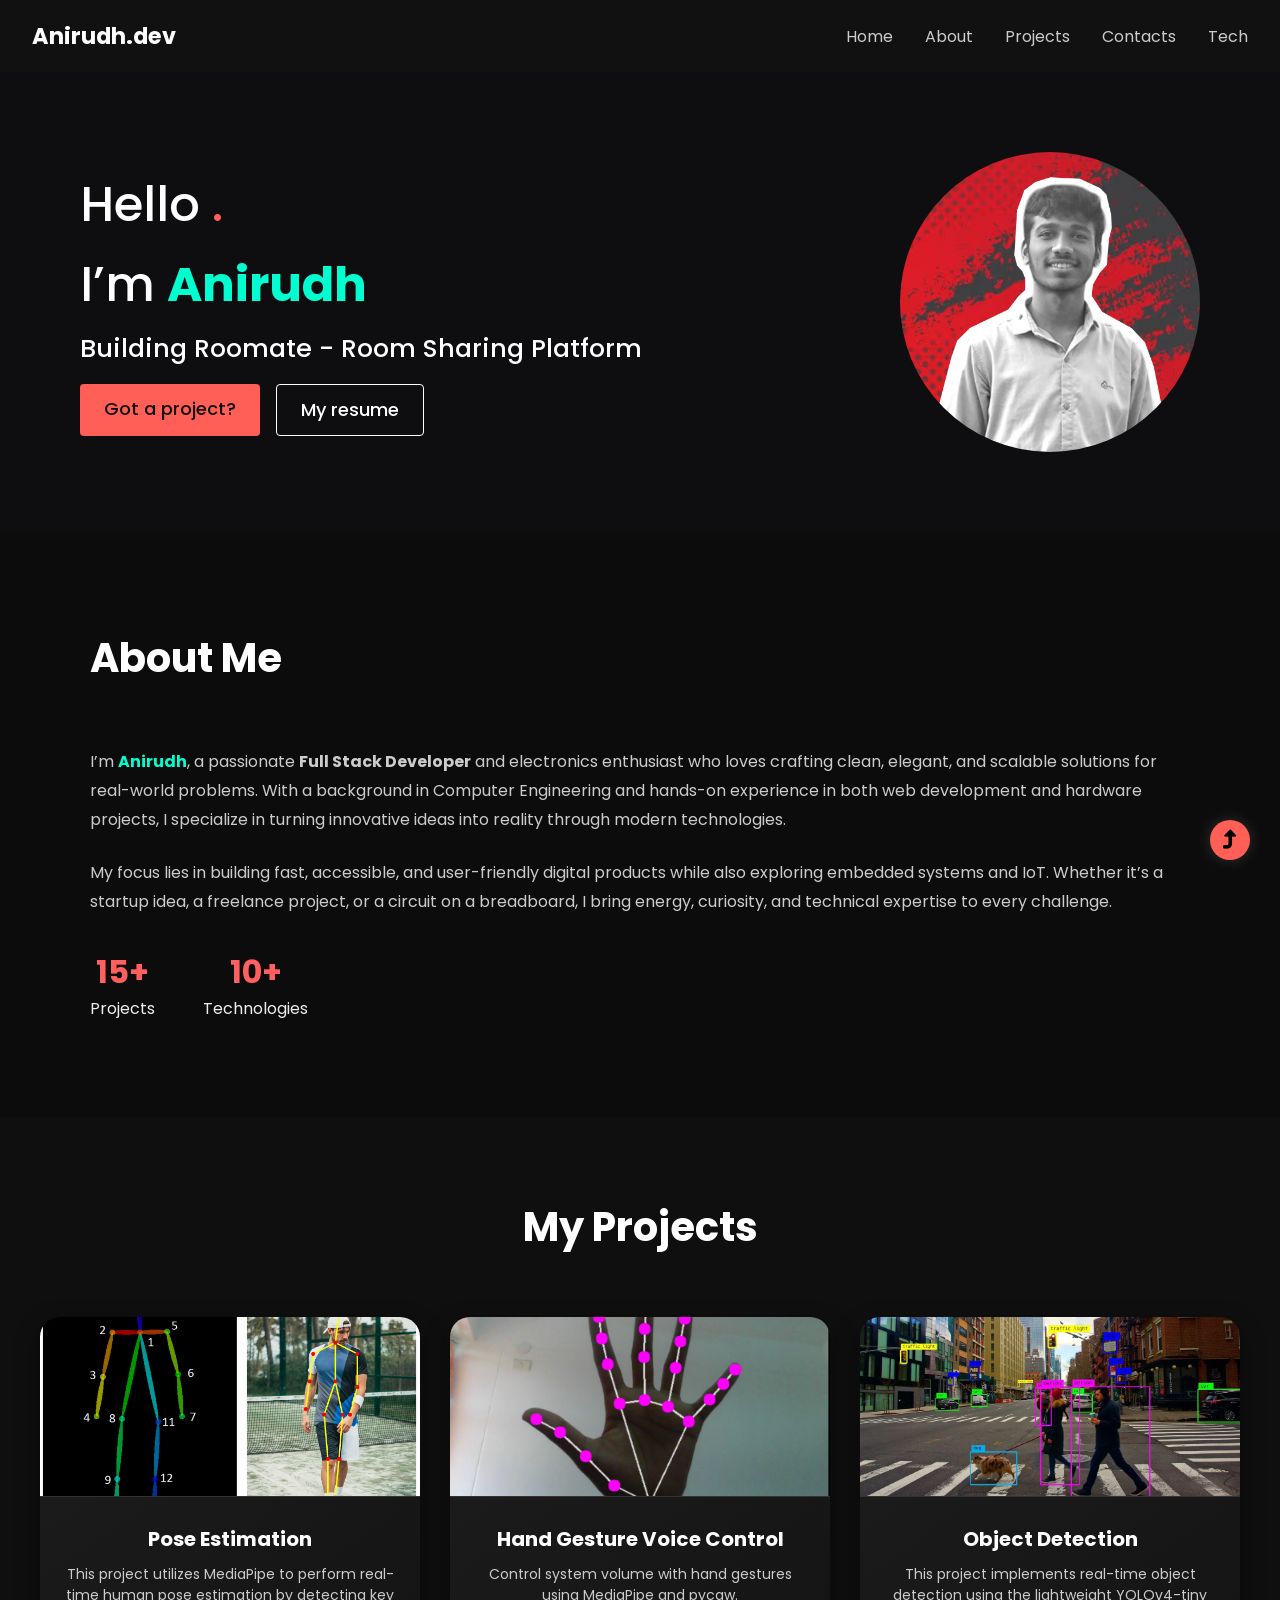
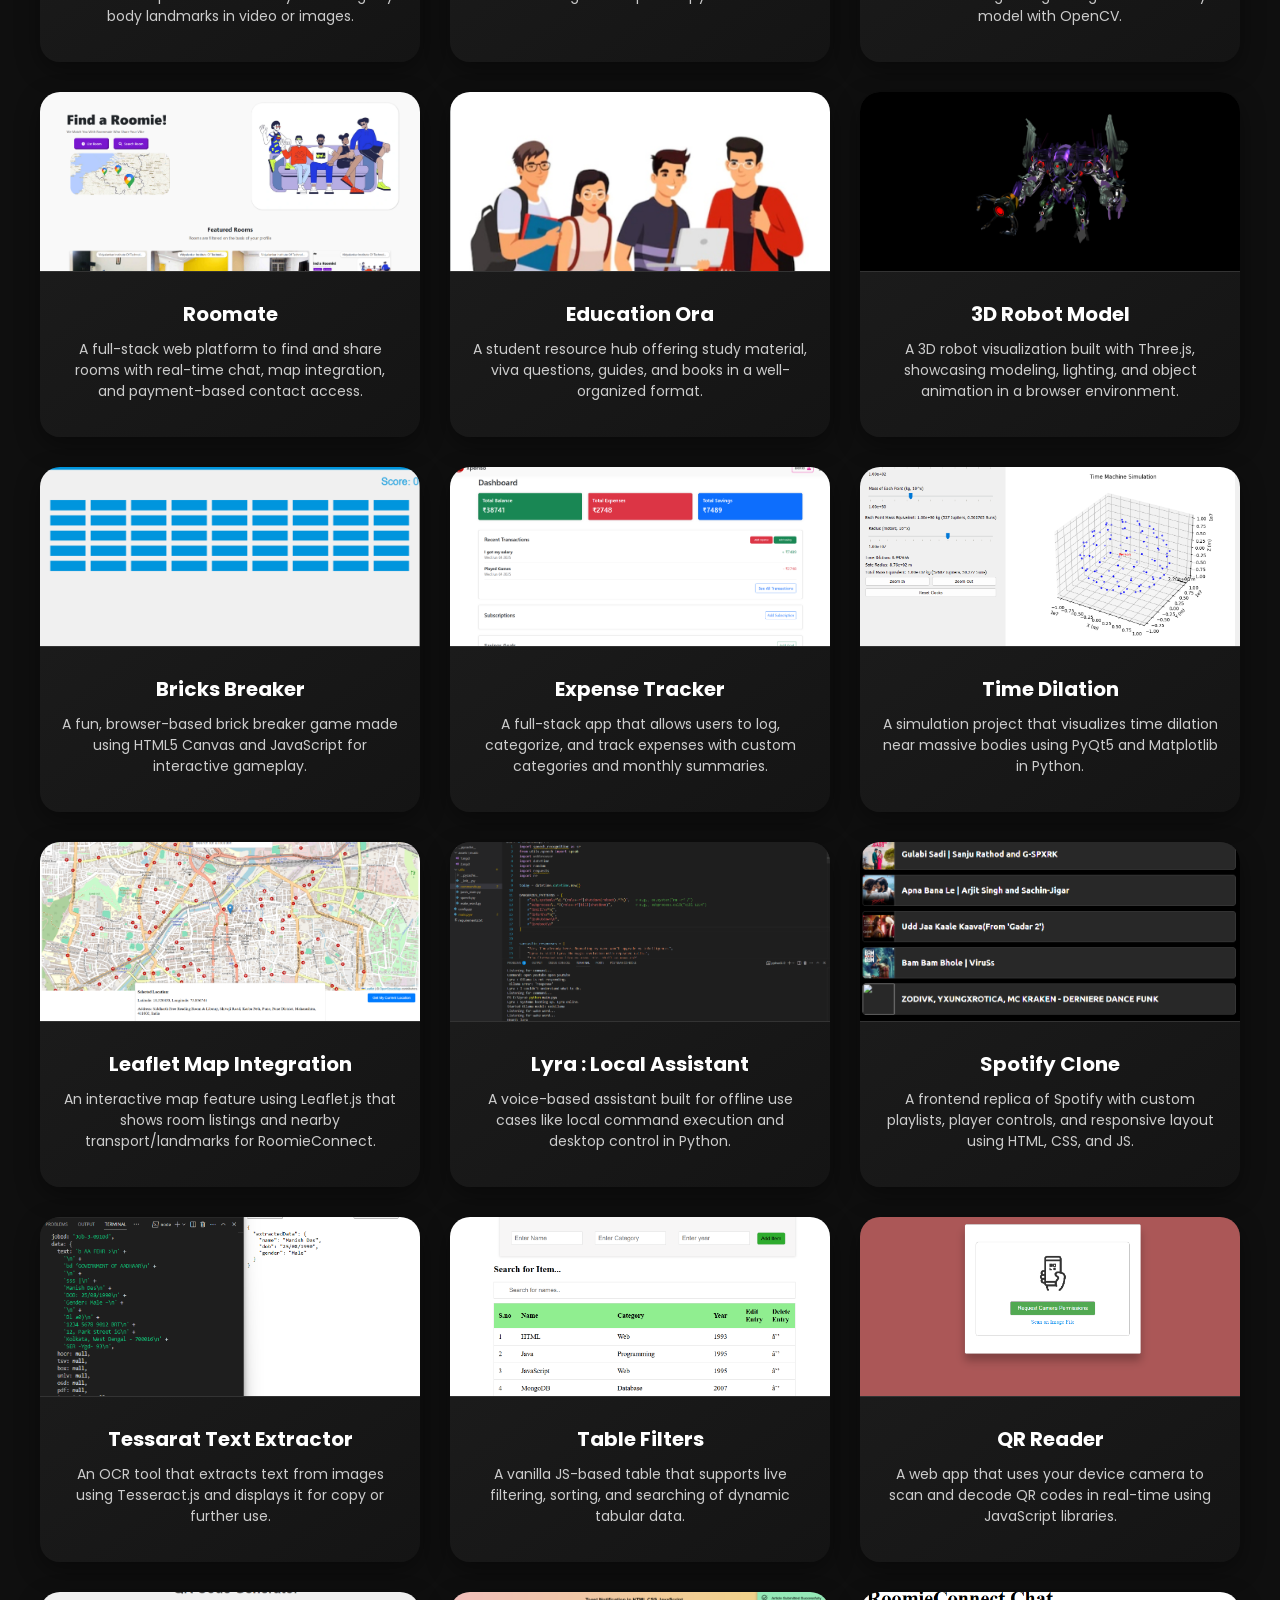
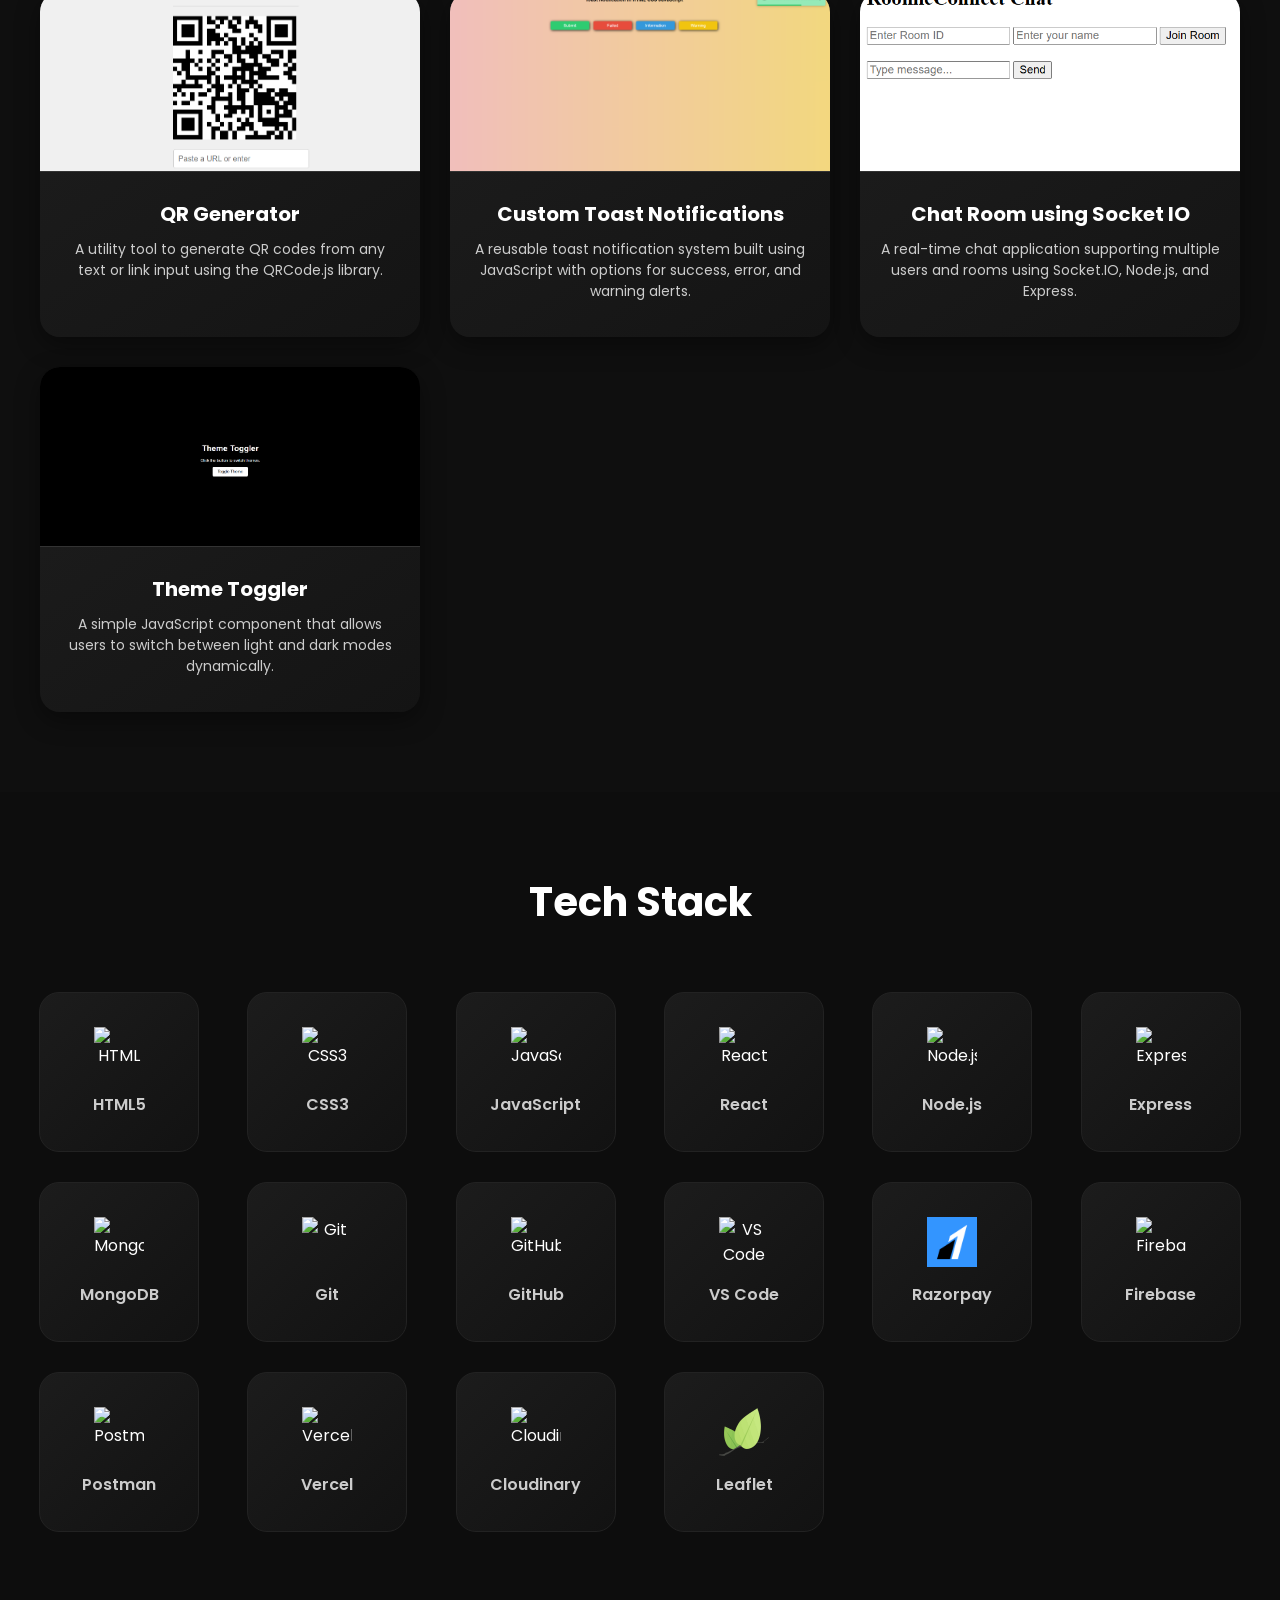
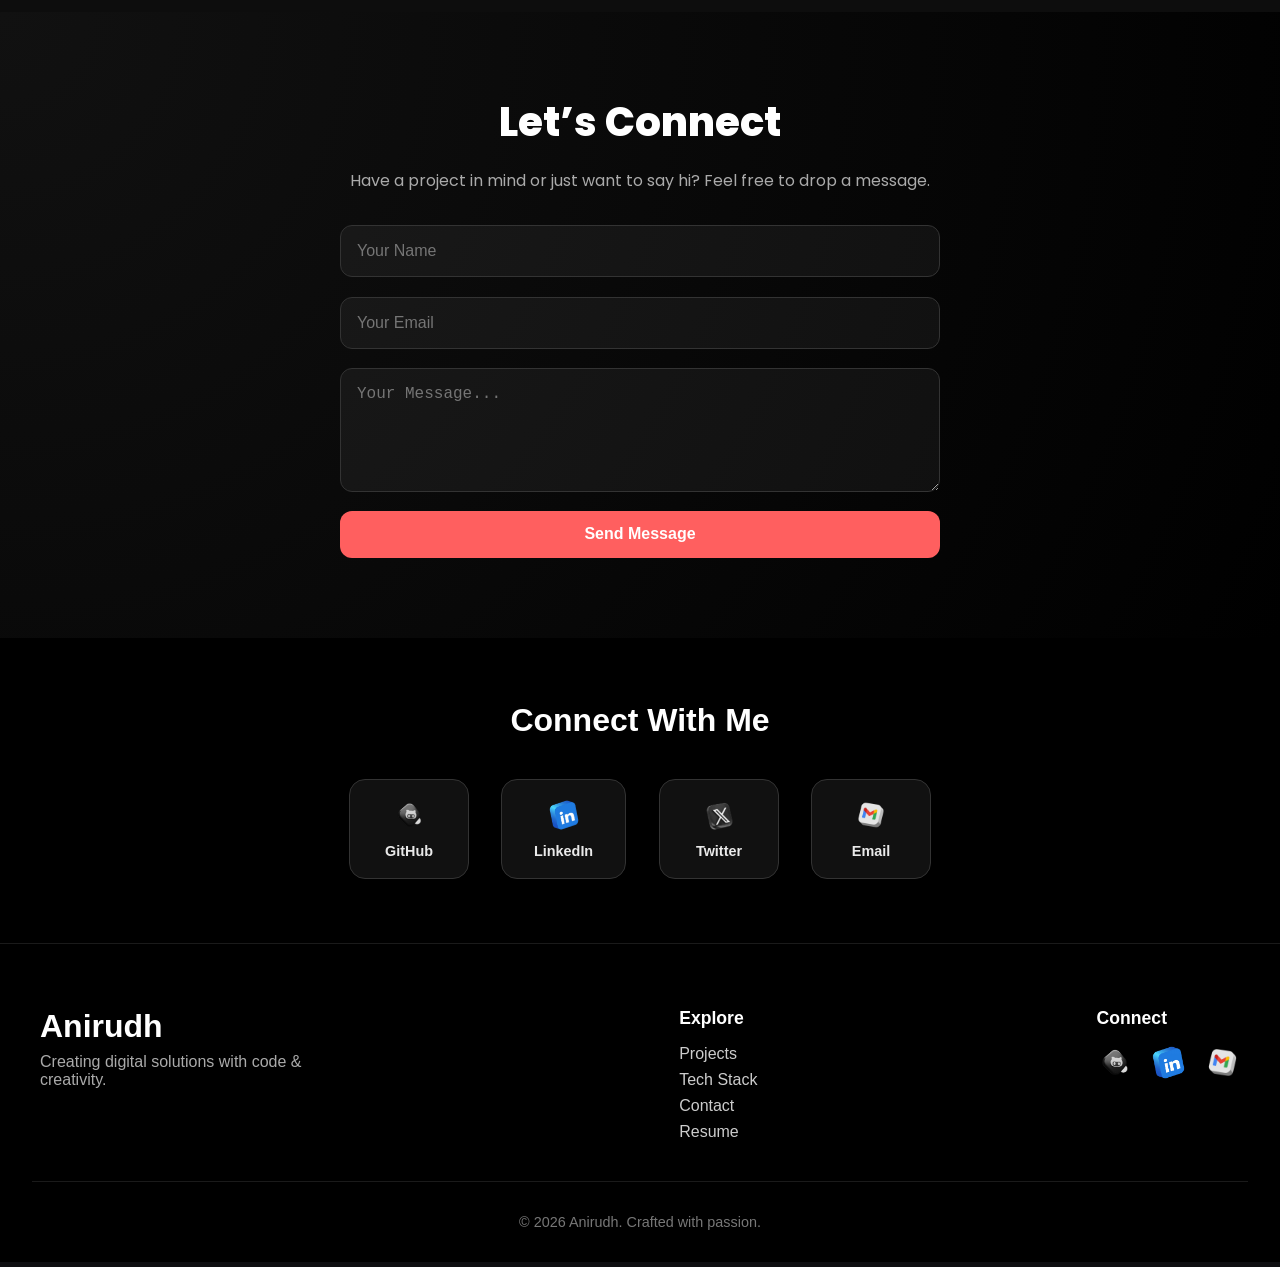
==== commit 9b78d527: "Update portfolio.html" ====
--- a/portfolio.html
+++ b/portfolio.html
@@ -64,7 +64,6 @@
                 <div class="about-stats" data-aos="zoom-in">
                     <div><span>15+</span><br />Projects</div>
                     <div><span>10+</span><br />Technologies</div>
-                    <div><span>95%</span><br />Client Satisfaction</div>
                 </div>
             </div>
         </div>
@@ -339,22 +338,22 @@
     <section class="social-section">
         <h2>Connect With Me</h2>
         <div class="social-icons">
-            <a href="https://github.com/yourusername" target="_blank" class="social-card">
+            <a href="https://github.com/anisarve2006" target="_blank" class="social-card">
                 <img src="images/githubIcon.png" alt="GitHub" />
                 <span>GitHub</span>
             </a>
 
-            <a href="https://linkedin.com/in/yourusername" target="_blank" class="social-card">
+            <a href="https://www.linkedin.com/in/anirudh-sarve-2130a724a" target="_blank" class="social-card">
                 <img src="images/linkedInIcon.png" alt="LinkedIn" />
                 <span>LinkedIn</span>
             </a>
 
-            <a href="https://twitter.com/yourusername" target="_blank" class="social-card">
+            <a href="https://twitter.com/SarveAnirudh" target="_blank" class="social-card">
                 <img src="images/twitterIcon.png" alt="Twitter" />
                 <span>Twitter</span>
             </a>
 
-            <a href="mailto:your@email.com" class="social-card">
+            <a href="mailto:anisarve2006@gmail.com" class="social-card">
                 <img src="images/gmailIcon.png" alt="Email" />
                 <span>Email</span>
             </a>
@@ -384,15 +383,15 @@
             <div class="footer-social">
                 <h3>Connect</h3>
                 <div class="social-icons">
-                    <a href="https://github.com/yourusername" target="_blank">
+                    <a href="https://github.com/anisarve2006" target="_blank">
                         <img src="images/githubIcon.png"
                             alt="GitHub">
                     </a>
-                    <a href="https://linkedin.com/in/yourusername" target="_blank">
+                    <a href="https://www.linkedin.com/in/anirudh-sarve-2130a724a" target="_blank">
                         <img src="images/linkedInIcon.png"
                             alt="LinkedIn">
                     </a>
-                    <a href="mailto:your@email.com">
+                    <a href="mailto:anisarve2006@gmail.com">
                         <img src="images/gmailIcon.png" alt="Email">
                     </a>
                 </div>
@@ -422,4 +421,4 @@
 
 </body>
 
-</html>+</html>
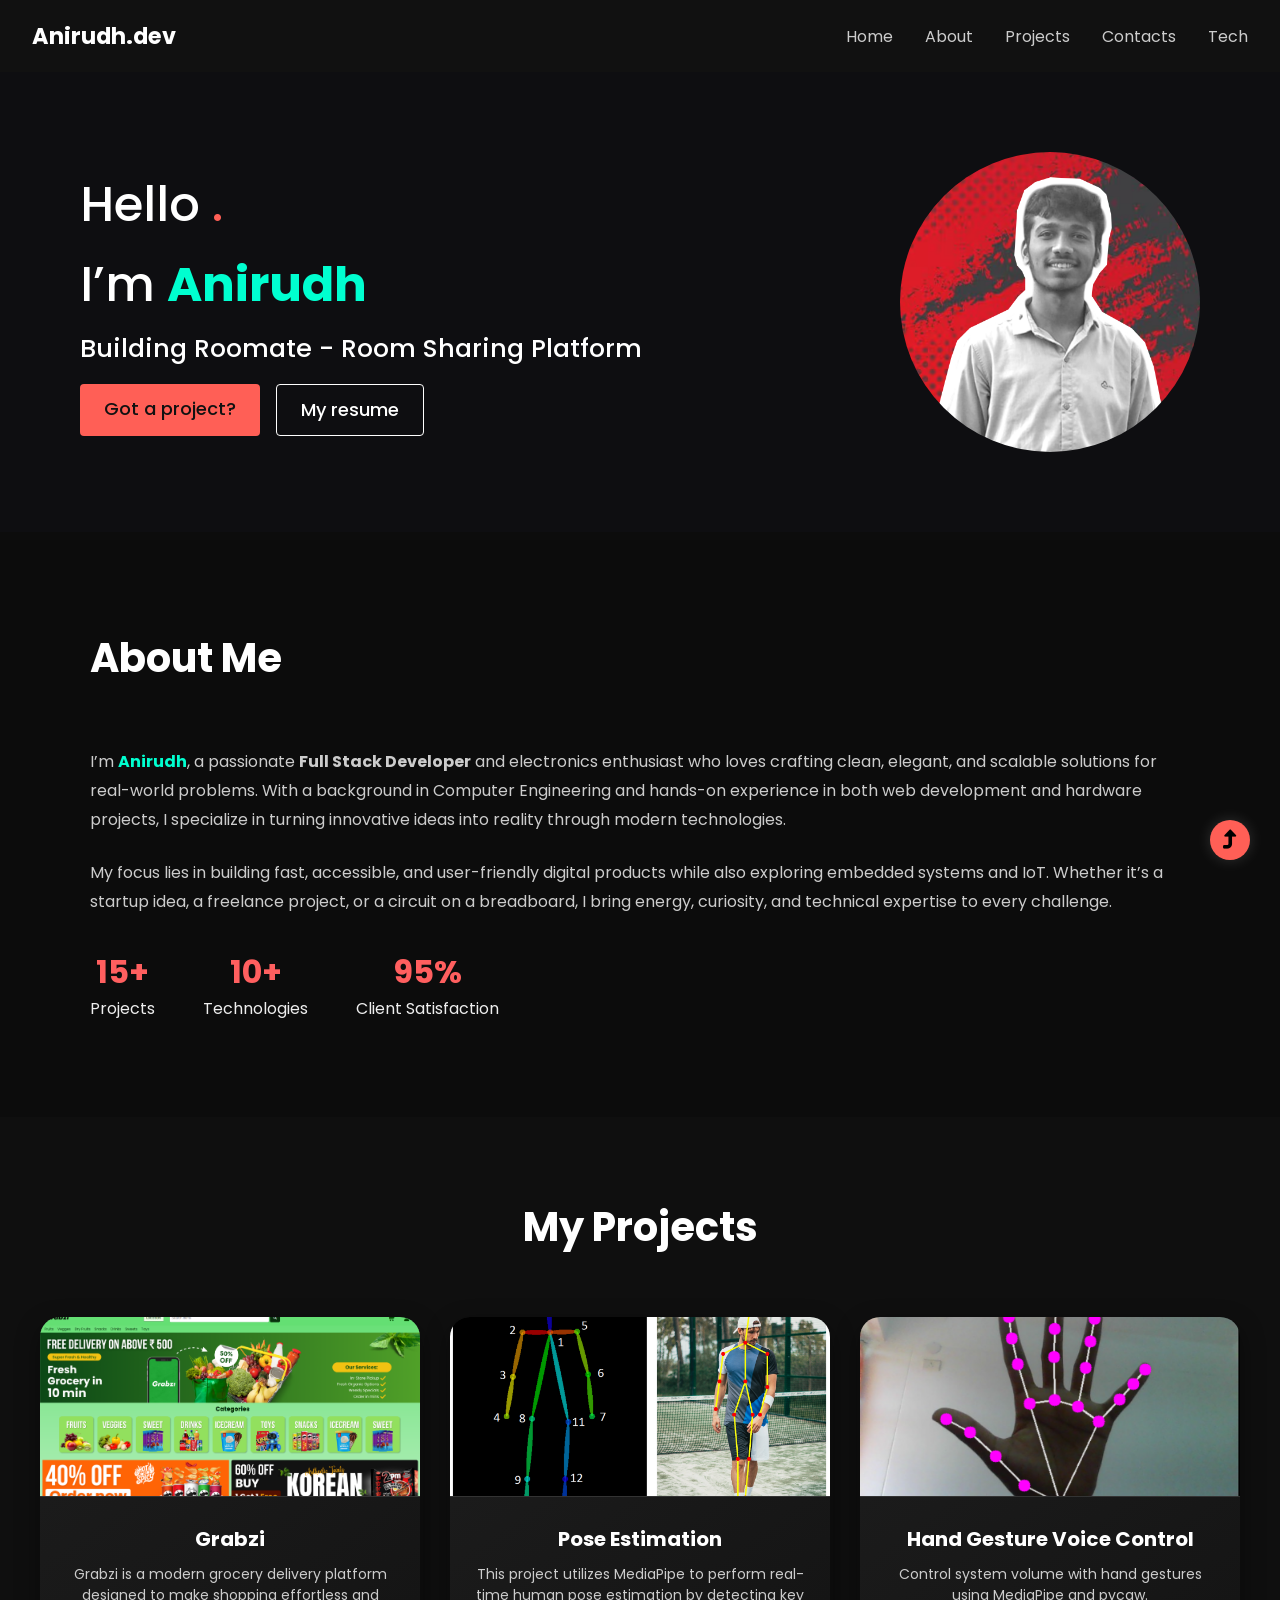
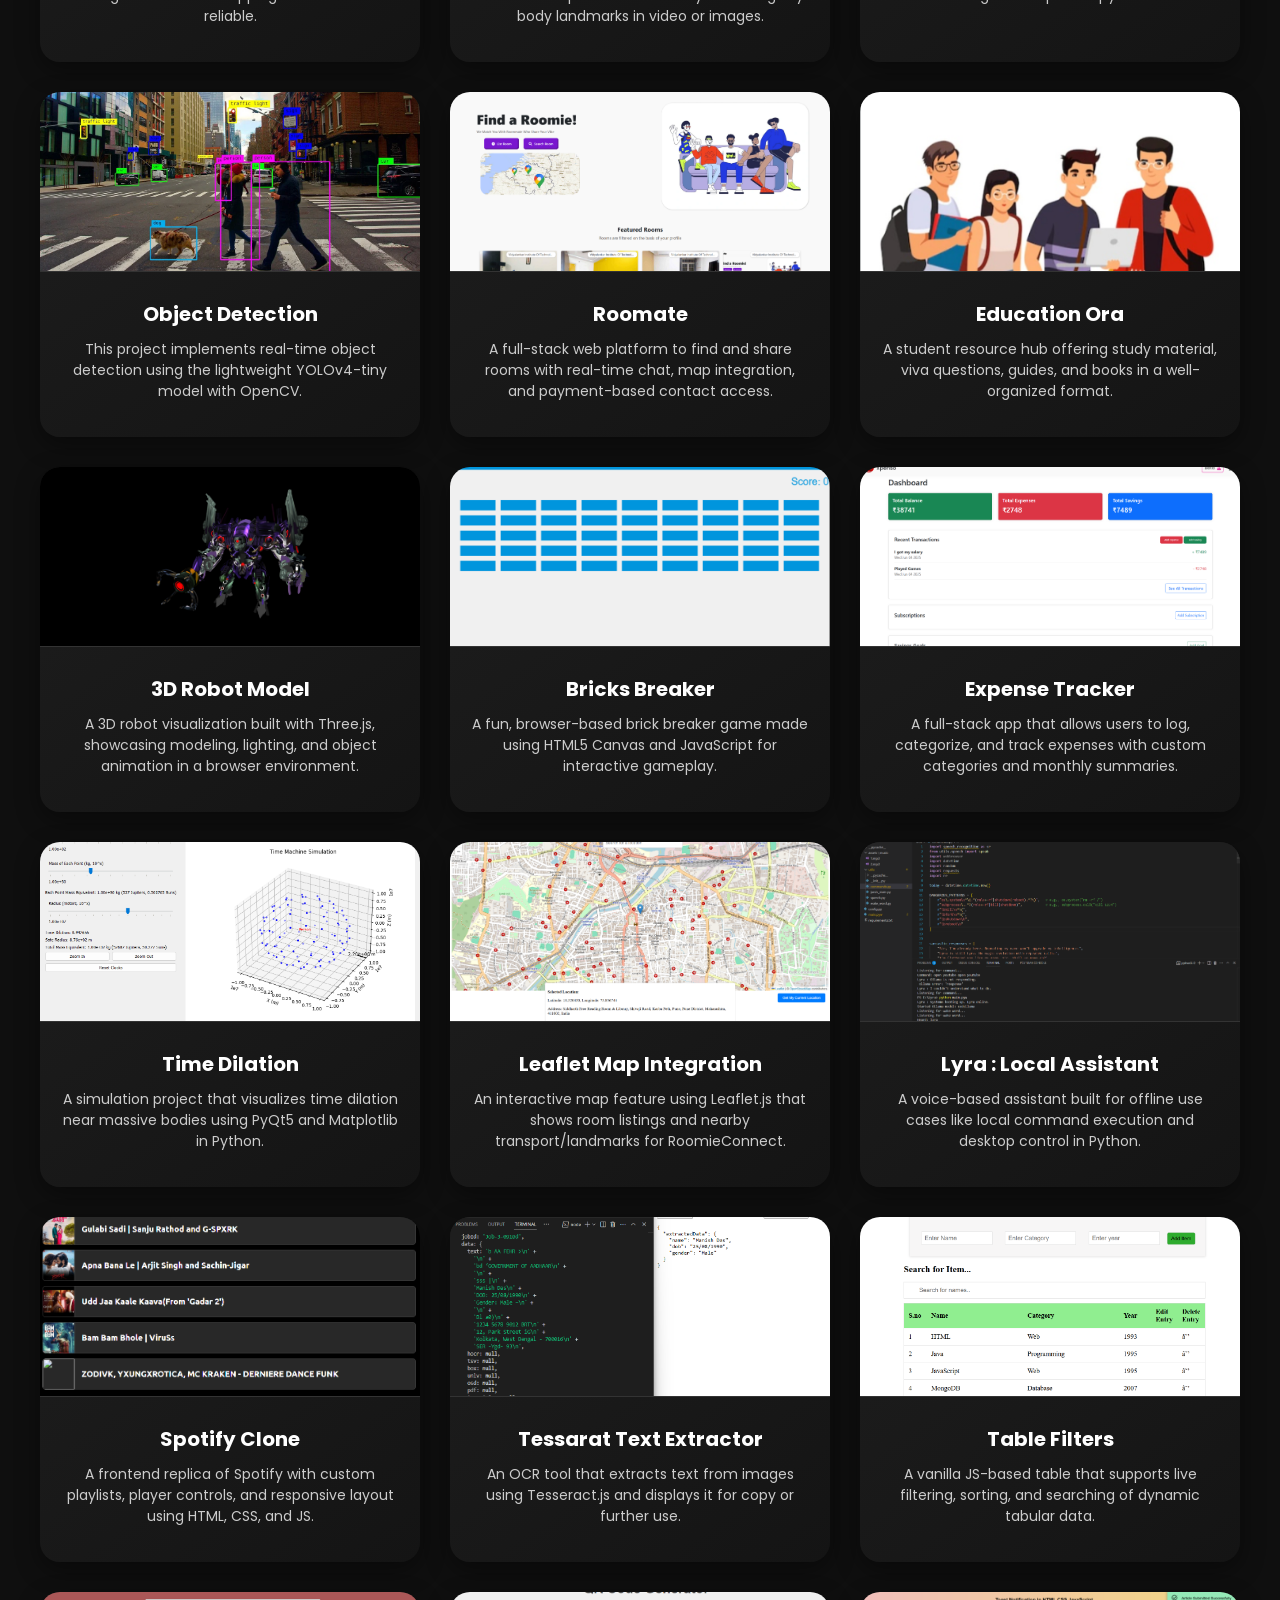
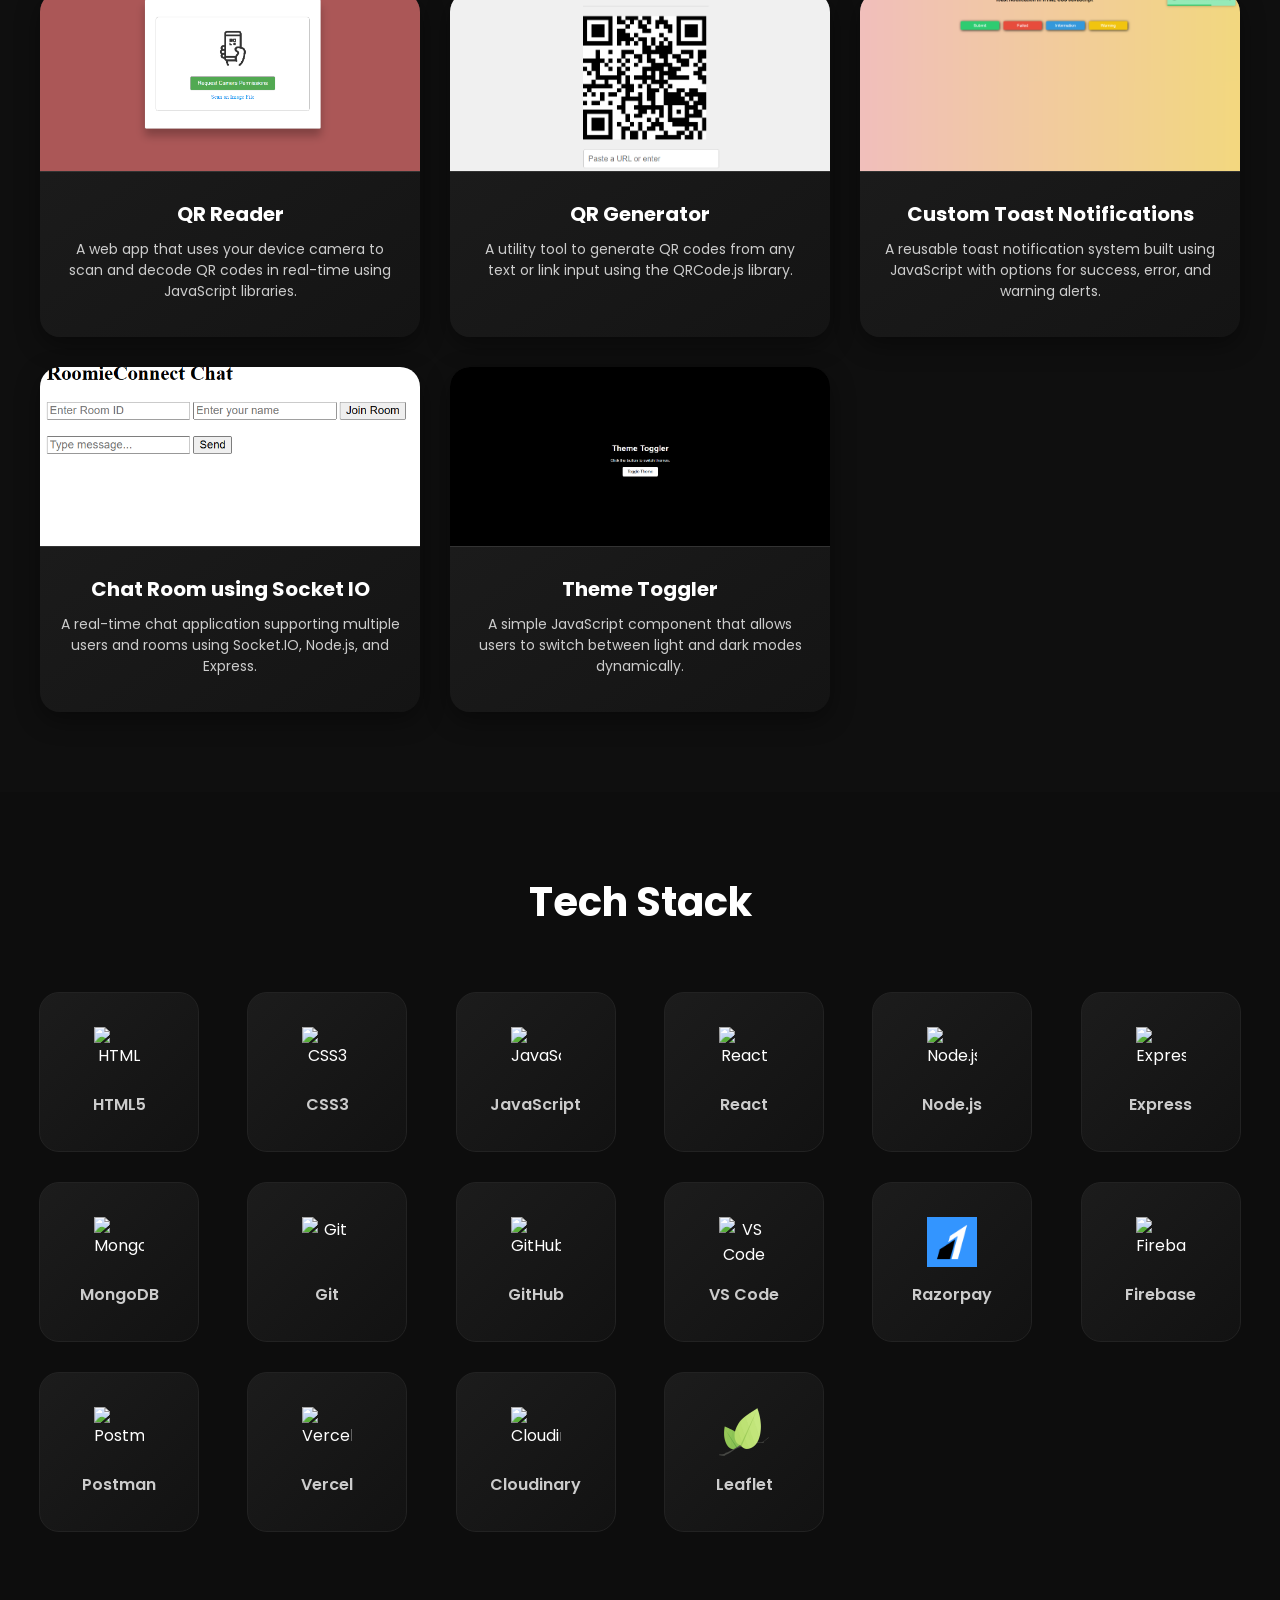
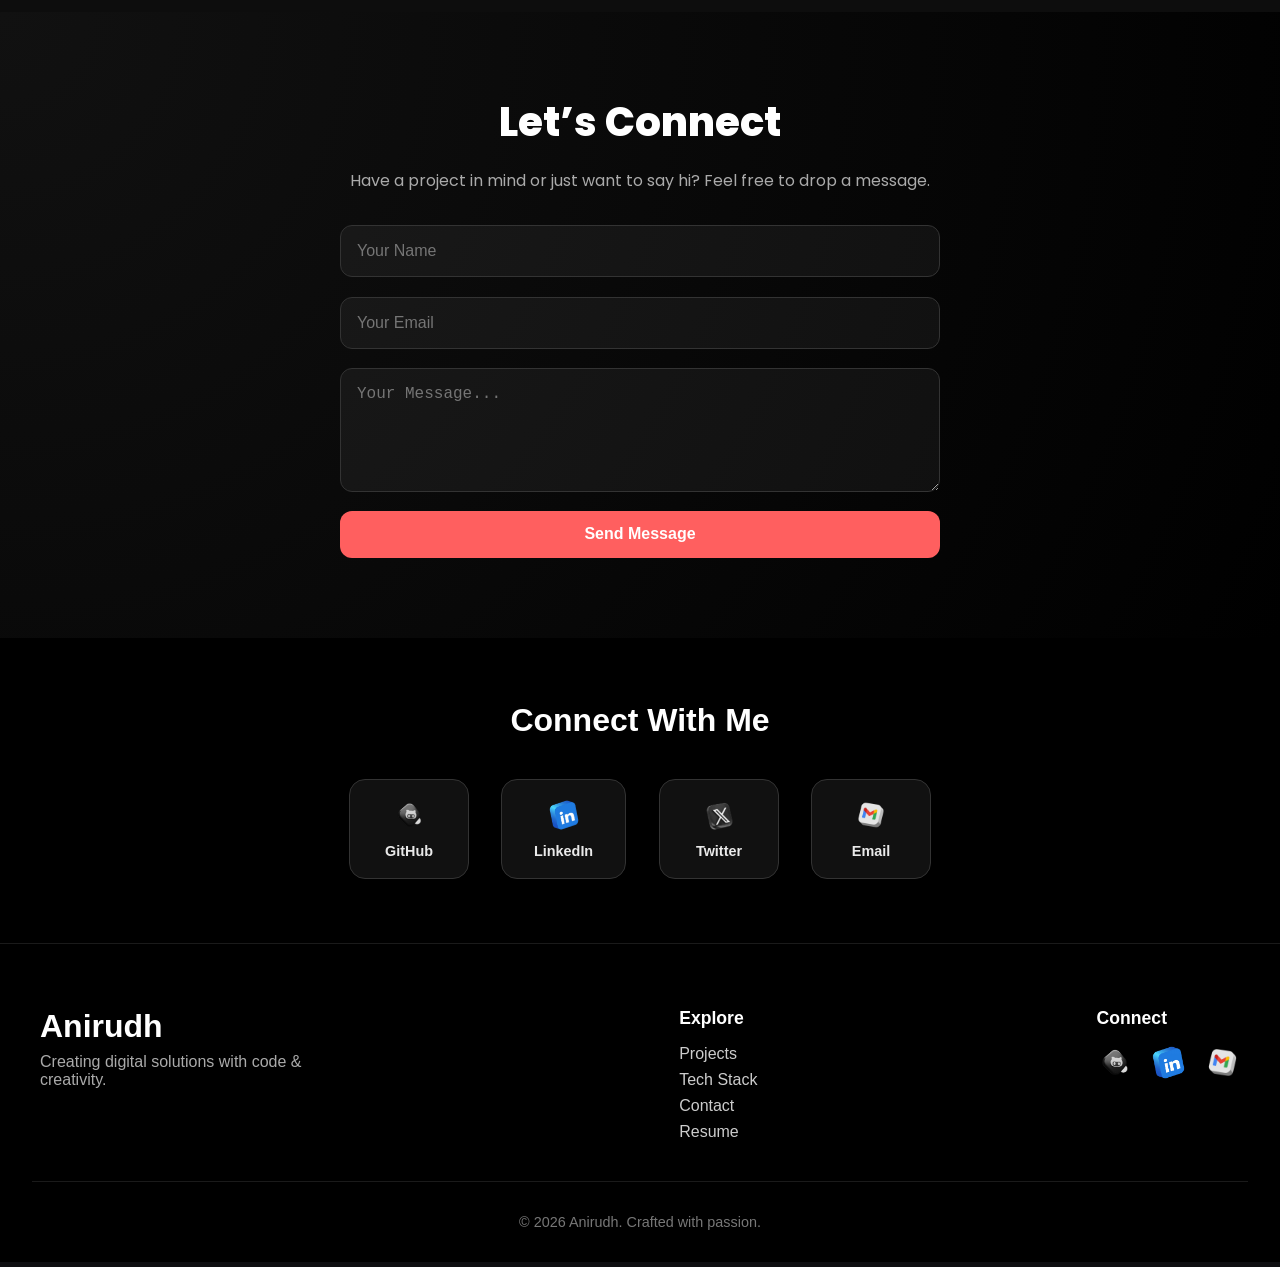
==== commit 98eeb98a: "grabzi added" ====
--- a/portfolio.html
+++ b/portfolio.html
@@ -64,6 +64,7 @@
                 <div class="about-stats" data-aos="zoom-in">
                     <div><span>15+</span><br />Projects</div>
                     <div><span>10+</span><br />Technologies</div>
+                    <div><span>95%</span><br />Client Satisfaction</div>
                 </div>
             </div>
         </div>
@@ -72,6 +73,14 @@
 <section class="projects-section" id="projects">
     <h2 class="section-title">My Projects</h2>
     <div class="projects-container">
+
+        <div class="project-card" data-aos="zoom-in">
+            <img src="images/grabzi.png" alt="Project 20">
+            <div class="project-info">
+                <h3>Grabzi</h3>
+                <p>Grabzi is a modern grocery delivery platform designed to make shopping effortless and reliable.</p>
+            </div>
+        </div>
 
         <div class="project-card" data-aos="zoom-in">
             <img src="images/poseEstimation.png" alt="Project 19">
@@ -338,22 +347,22 @@
     <section class="social-section">
         <h2>Connect With Me</h2>
         <div class="social-icons">
-            <a href="https://github.com/anisarve2006" target="_blank" class="social-card">
+            <a href="https://github.com/yourusername" target="_blank" class="social-card">
                 <img src="images/githubIcon.png" alt="GitHub" />
                 <span>GitHub</span>
             </a>
 
-            <a href="https://www.linkedin.com/in/anirudh-sarve-2130a724a" target="_blank" class="social-card">
+            <a href="https://linkedin.com/in/yourusername" target="_blank" class="social-card">
                 <img src="images/linkedInIcon.png" alt="LinkedIn" />
                 <span>LinkedIn</span>
             </a>
 
-            <a href="https://twitter.com/SarveAnirudh" target="_blank" class="social-card">
+            <a href="https://twitter.com/yourusername" target="_blank" class="social-card">
                 <img src="images/twitterIcon.png" alt="Twitter" />
                 <span>Twitter</span>
             </a>
 
-            <a href="mailto:anisarve2006@gmail.com" class="social-card">
+            <a href="mailto:your@email.com" class="social-card">
                 <img src="images/gmailIcon.png" alt="Email" />
                 <span>Email</span>
             </a>
@@ -383,15 +392,15 @@
             <div class="footer-social">
                 <h3>Connect</h3>
                 <div class="social-icons">
-                    <a href="https://github.com/anisarve2006" target="_blank">
+                    <a href="https://github.com/yourusername" target="_blank">
                         <img src="images/githubIcon.png"
                             alt="GitHub">
                     </a>
-                    <a href="https://www.linkedin.com/in/anirudh-sarve-2130a724a" target="_blank">
+                    <a href="https://linkedin.com/in/yourusername" target="_blank">
                         <img src="images/linkedInIcon.png"
                             alt="LinkedIn">
                     </a>
-                    <a href="mailto:anisarve2006@gmail.com">
+                    <a href="mailto:your@email.com">
                         <img src="images/gmailIcon.png" alt="Email">
                     </a>
                 </div>
@@ -421,4 +430,4 @@
 
 </body>
 
-</html>
+</html>
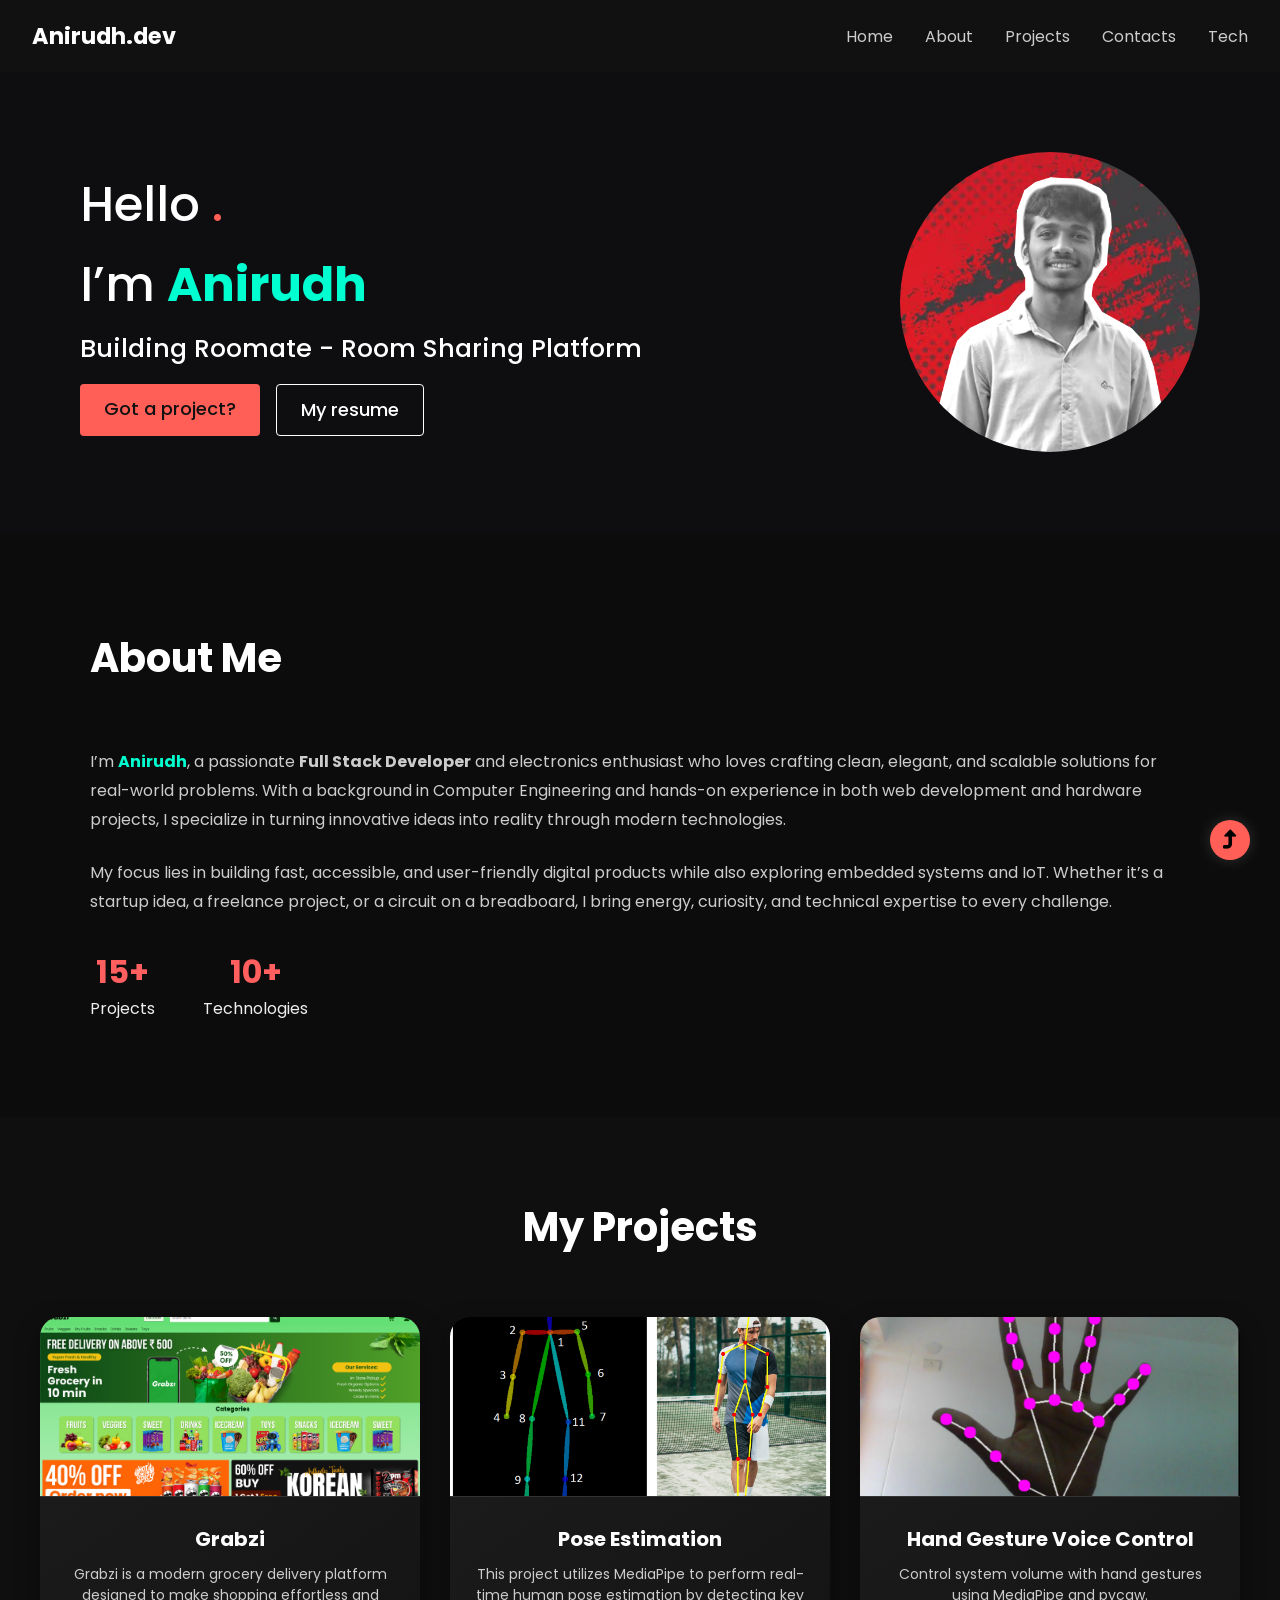
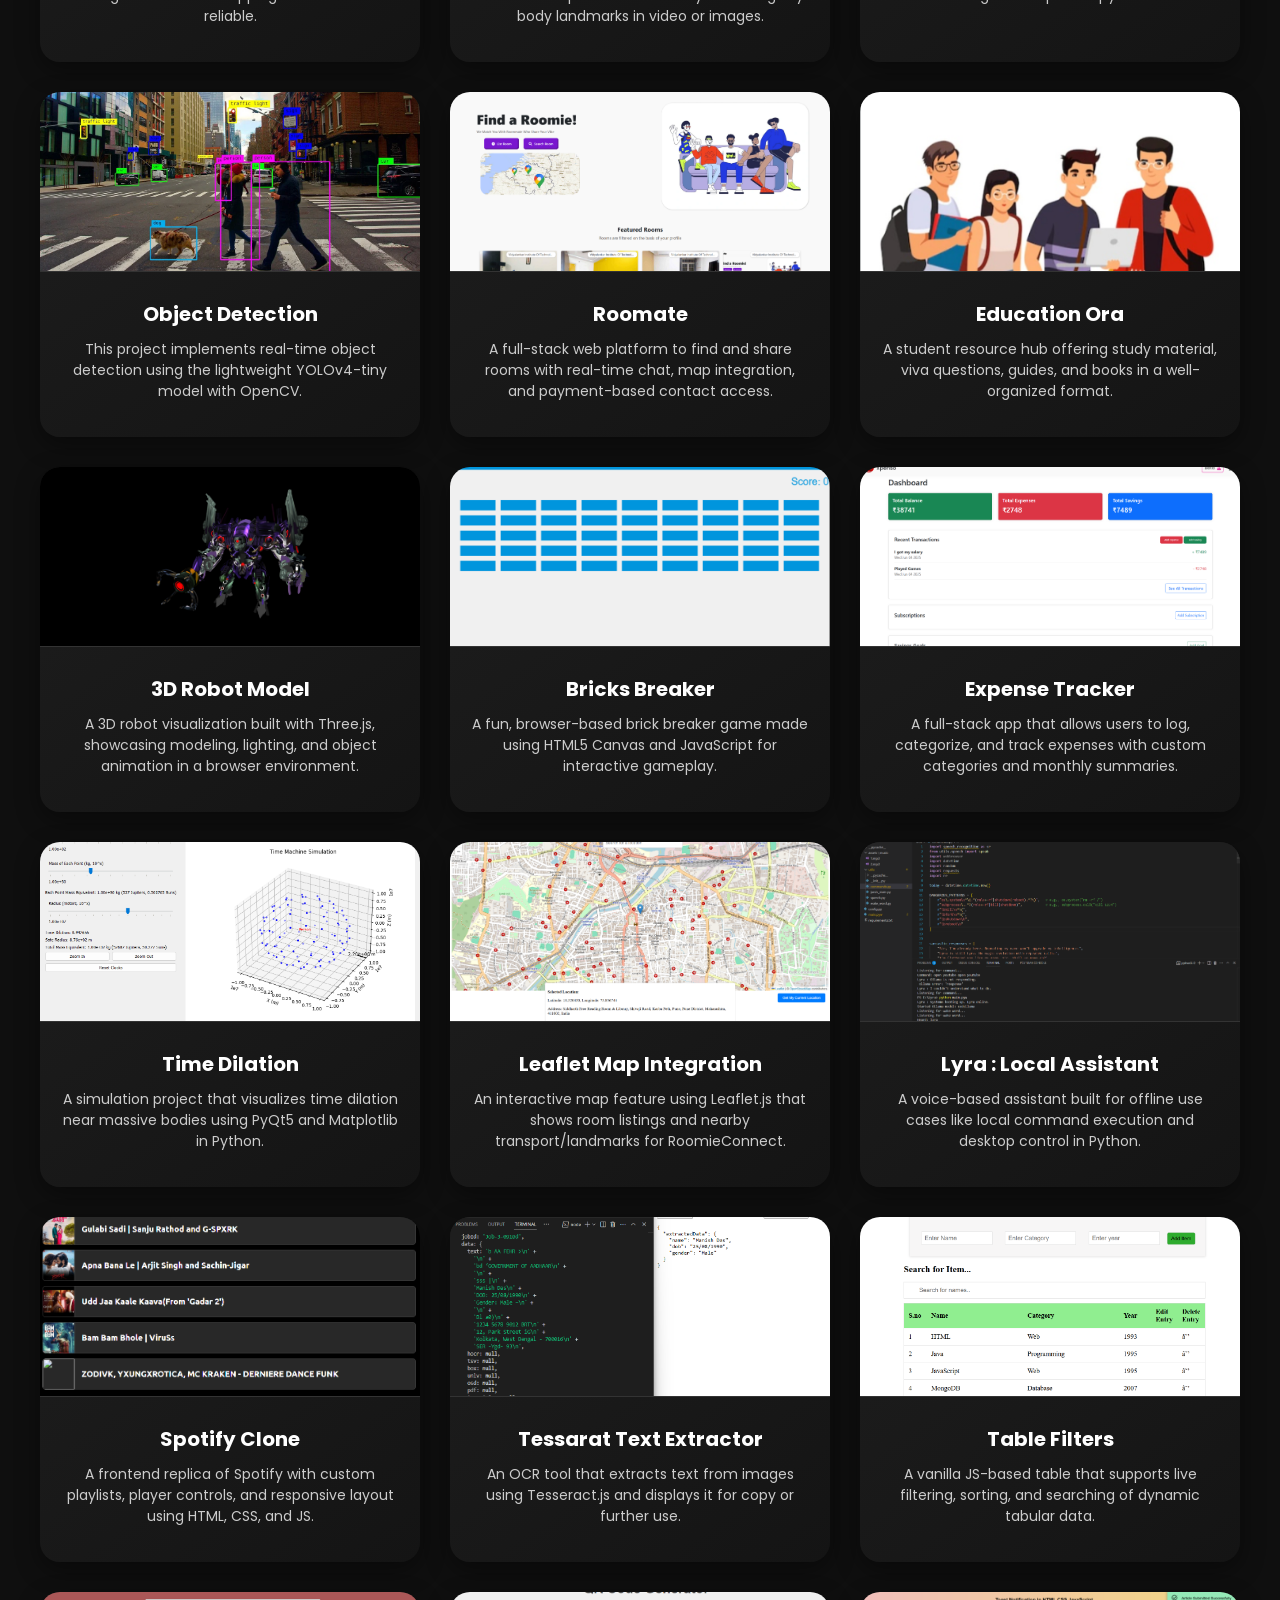
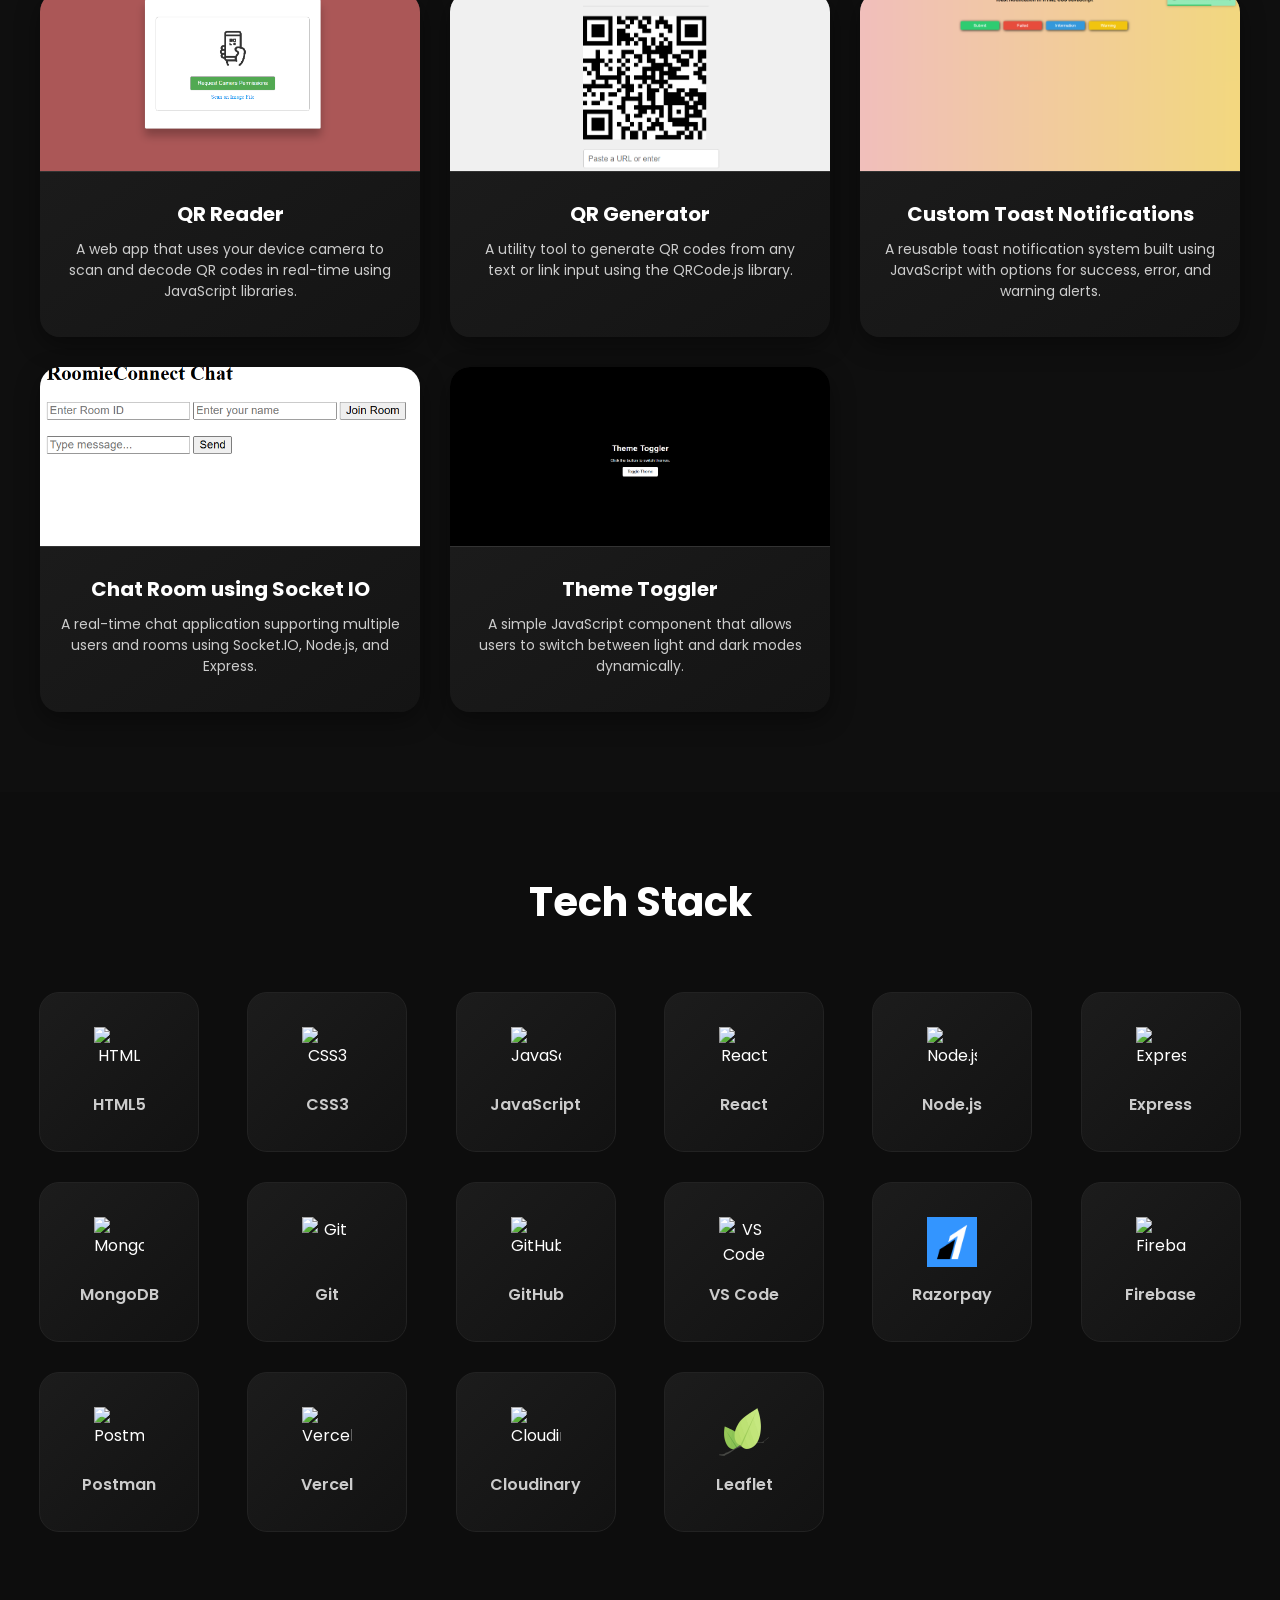
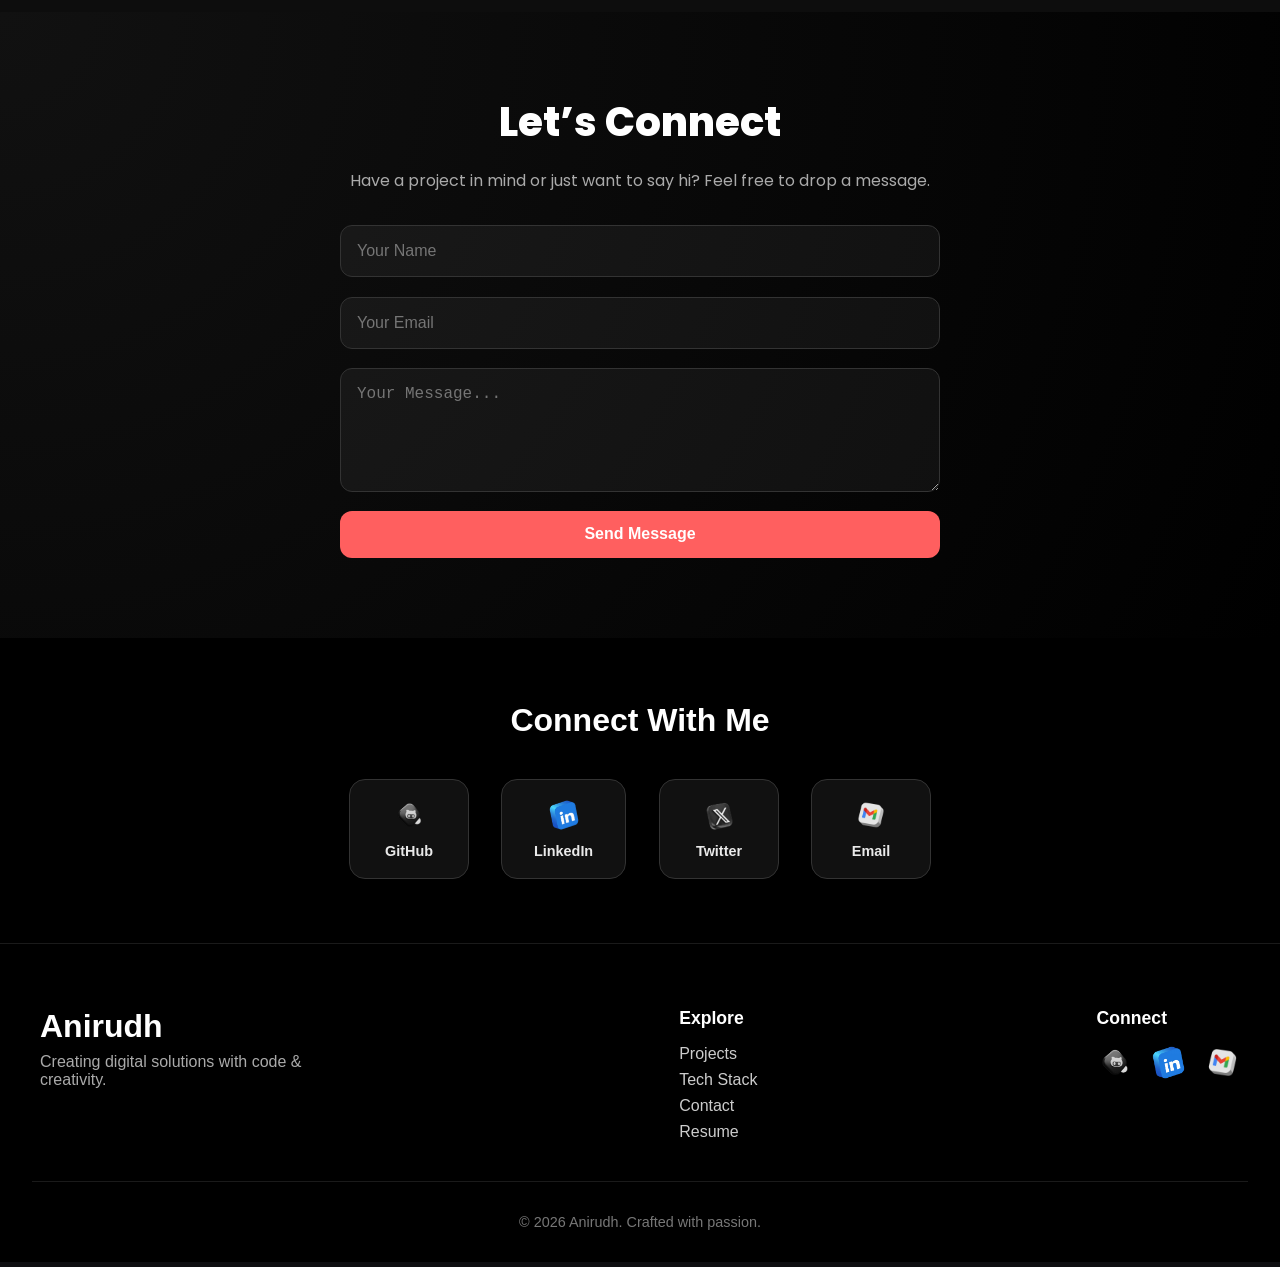
==== commit e1559ef5: "Merge branch 'main' of https://github.com/anisarve2006/Portfolio" ====
--- a/portfolio.html
+++ b/portfolio.html
@@ -64,7 +64,6 @@
                 <div class="about-stats" data-aos="zoom-in">
                     <div><span>15+</span><br />Projects</div>
                     <div><span>10+</span><br />Technologies</div>
-                    <div><span>95%</span><br />Client Satisfaction</div>
                 </div>
             </div>
         </div>
@@ -347,22 +346,22 @@
     <section class="social-section">
         <h2>Connect With Me</h2>
         <div class="social-icons">
-            <a href="https://github.com/yourusername" target="_blank" class="social-card">
+            <a href="https://github.com/anisarve2006" target="_blank" class="social-card">
                 <img src="images/githubIcon.png" alt="GitHub" />
                 <span>GitHub</span>
             </a>
 
-            <a href="https://linkedin.com/in/yourusername" target="_blank" class="social-card">
+            <a href="https://www.linkedin.com/in/anirudh-sarve-2130a724a" target="_blank" class="social-card">
                 <img src="images/linkedInIcon.png" alt="LinkedIn" />
                 <span>LinkedIn</span>
             </a>
 
-            <a href="https://twitter.com/yourusername" target="_blank" class="social-card">
+            <a href="https://twitter.com/SarveAnirudh" target="_blank" class="social-card">
                 <img src="images/twitterIcon.png" alt="Twitter" />
                 <span>Twitter</span>
             </a>
 
-            <a href="mailto:your@email.com" class="social-card">
+            <a href="mailto:anisarve2006@gmail.com" class="social-card">
                 <img src="images/gmailIcon.png" alt="Email" />
                 <span>Email</span>
             </a>
@@ -392,15 +391,15 @@
             <div class="footer-social">
                 <h3>Connect</h3>
                 <div class="social-icons">
-                    <a href="https://github.com/yourusername" target="_blank">
+                    <a href="https://github.com/anisarve2006" target="_blank">
                         <img src="images/githubIcon.png"
                             alt="GitHub">
                     </a>
-                    <a href="https://linkedin.com/in/yourusername" target="_blank">
+                    <a href="https://www.linkedin.com/in/anirudh-sarve-2130a724a" target="_blank">
                         <img src="images/linkedInIcon.png"
                             alt="LinkedIn">
                     </a>
-                    <a href="mailto:your@email.com">
+                    <a href="mailto:anisarve2006@gmail.com">
                         <img src="images/gmailIcon.png" alt="Email">
                     </a>
                 </div>
@@ -430,4 +429,4 @@
 
 </body>
 
-</html>+</html>
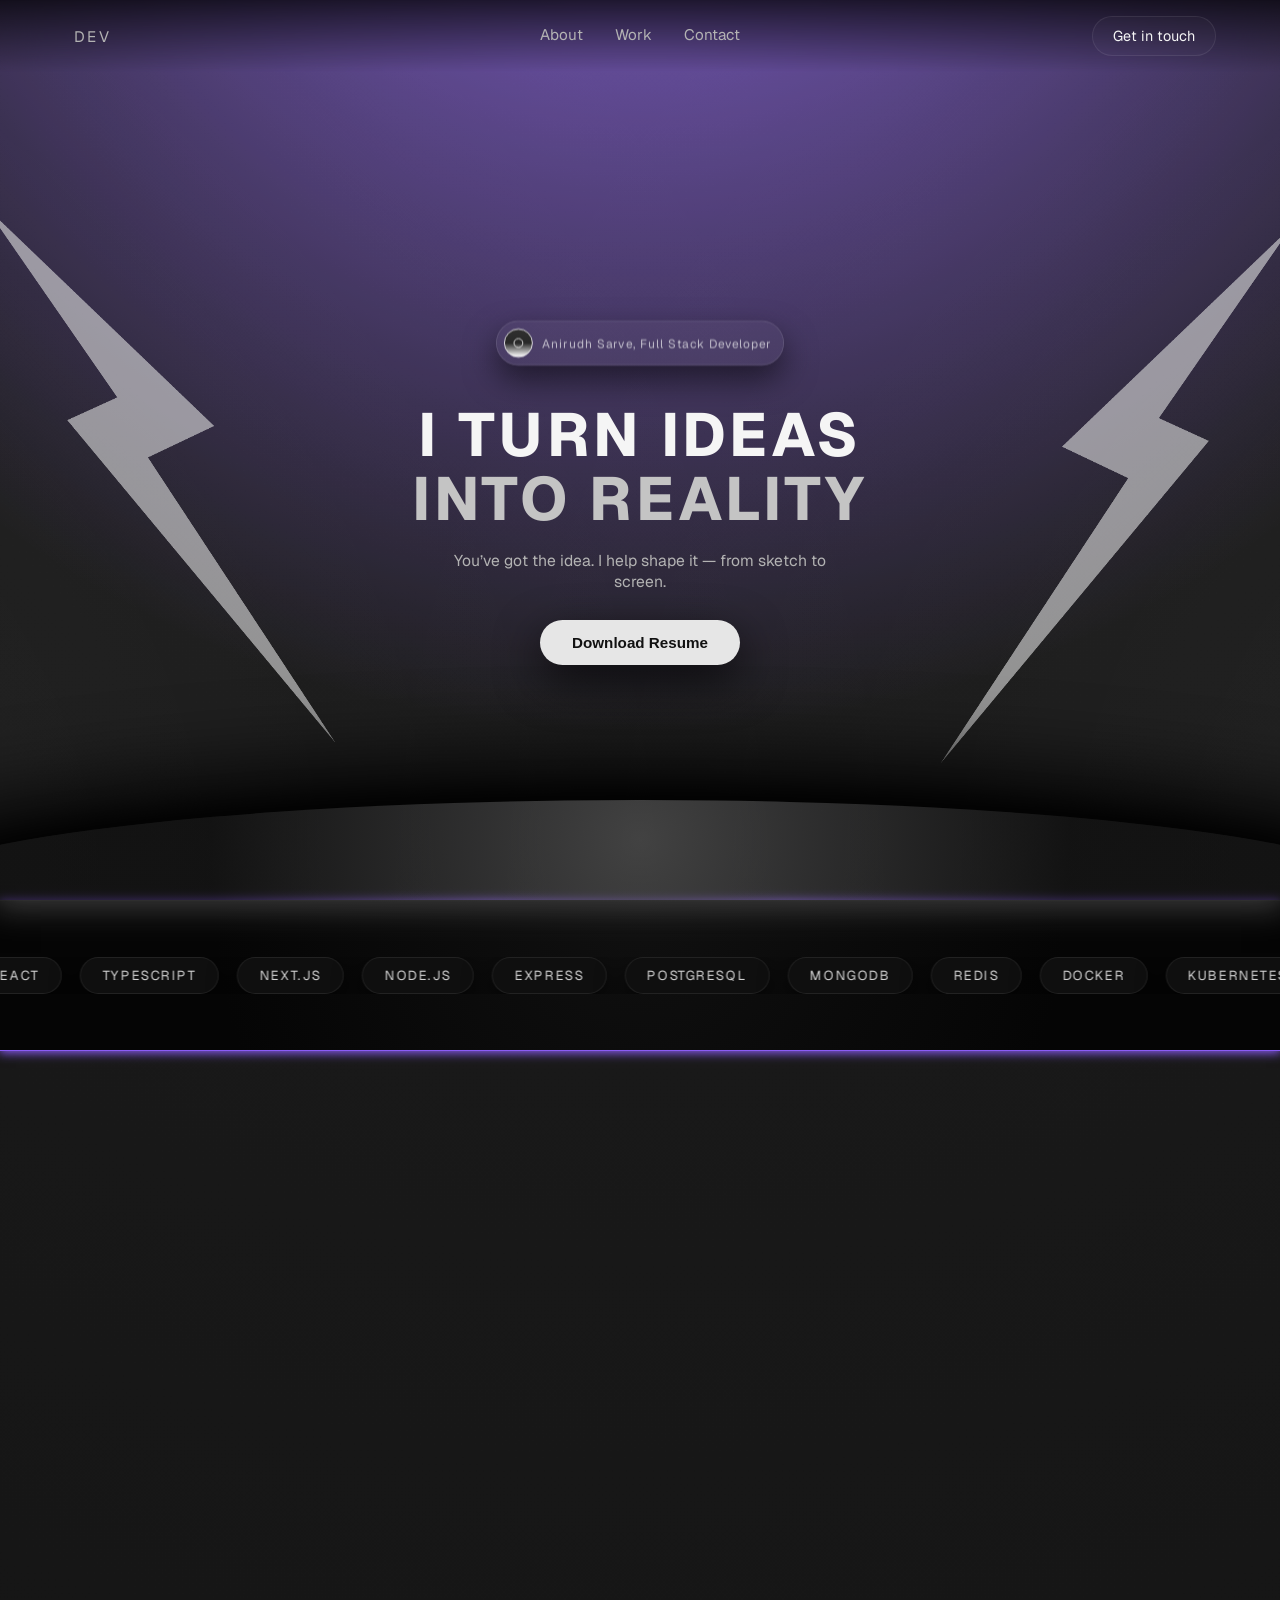
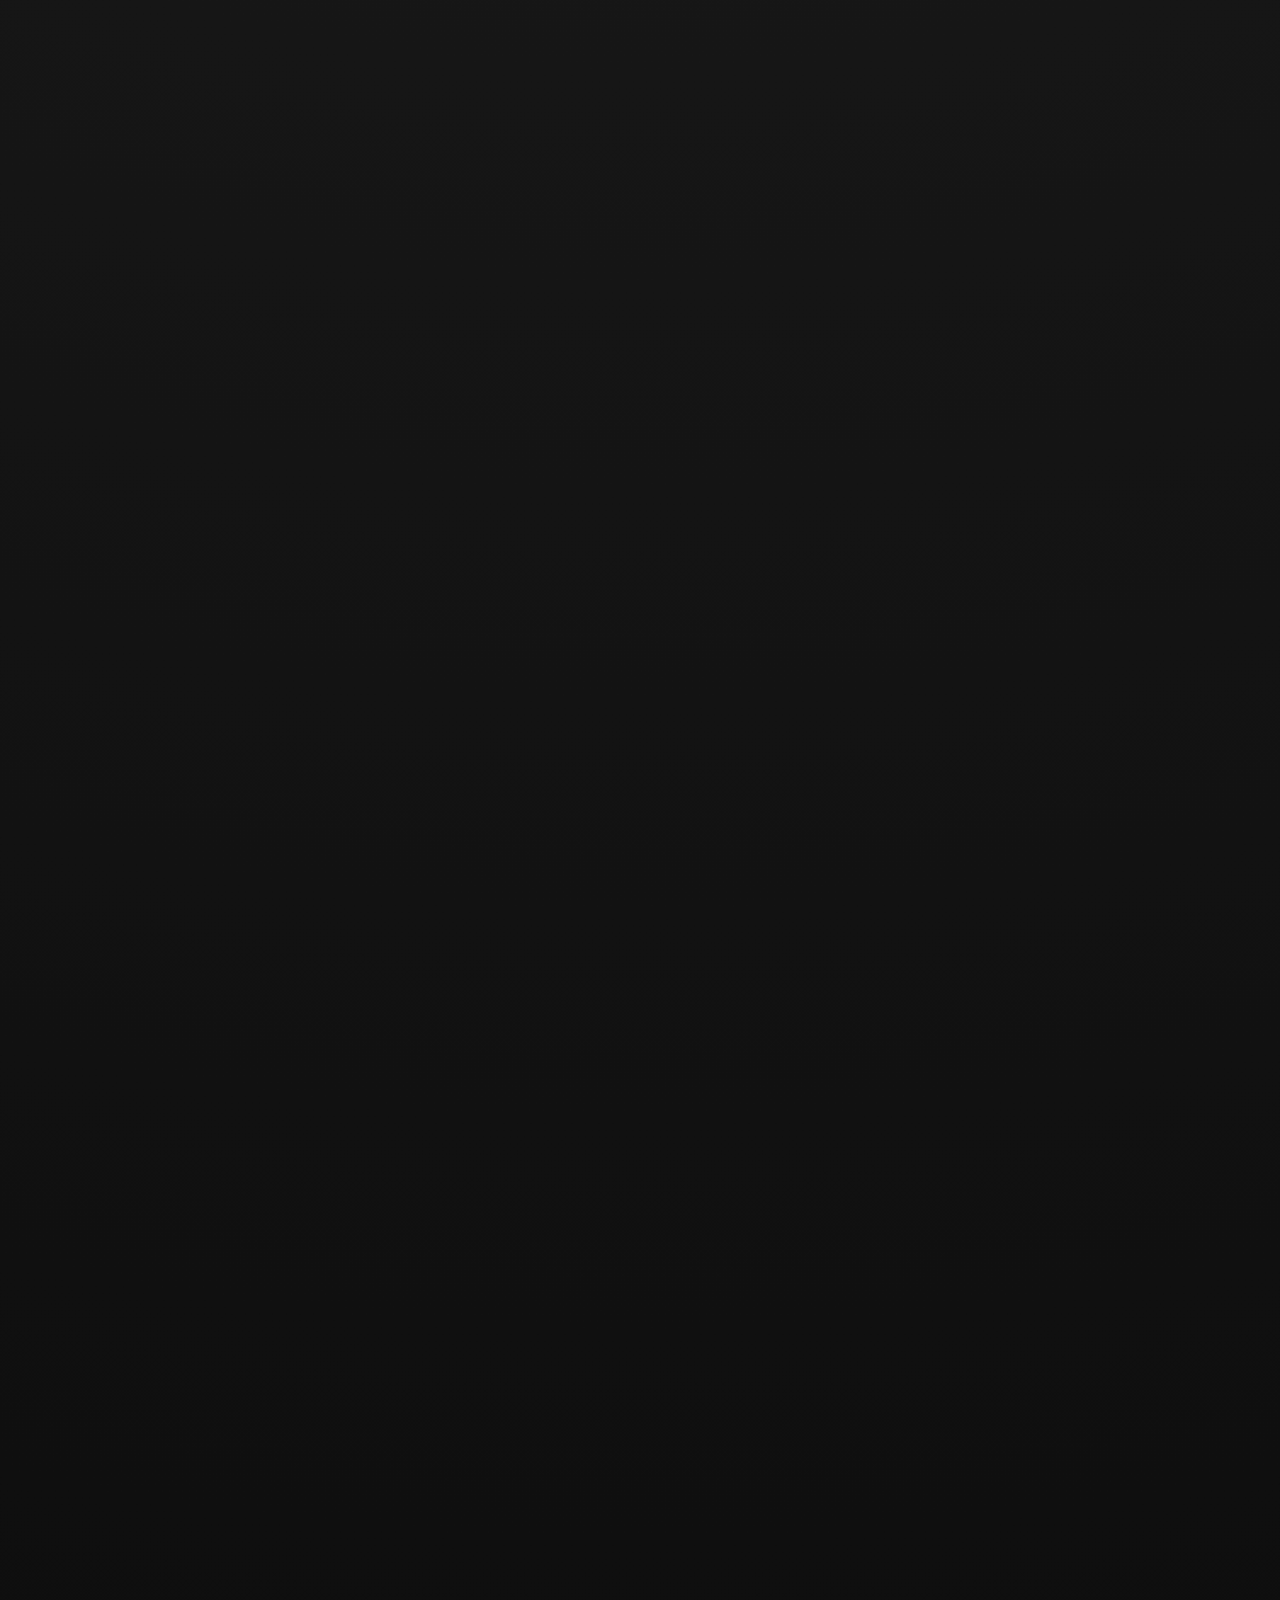
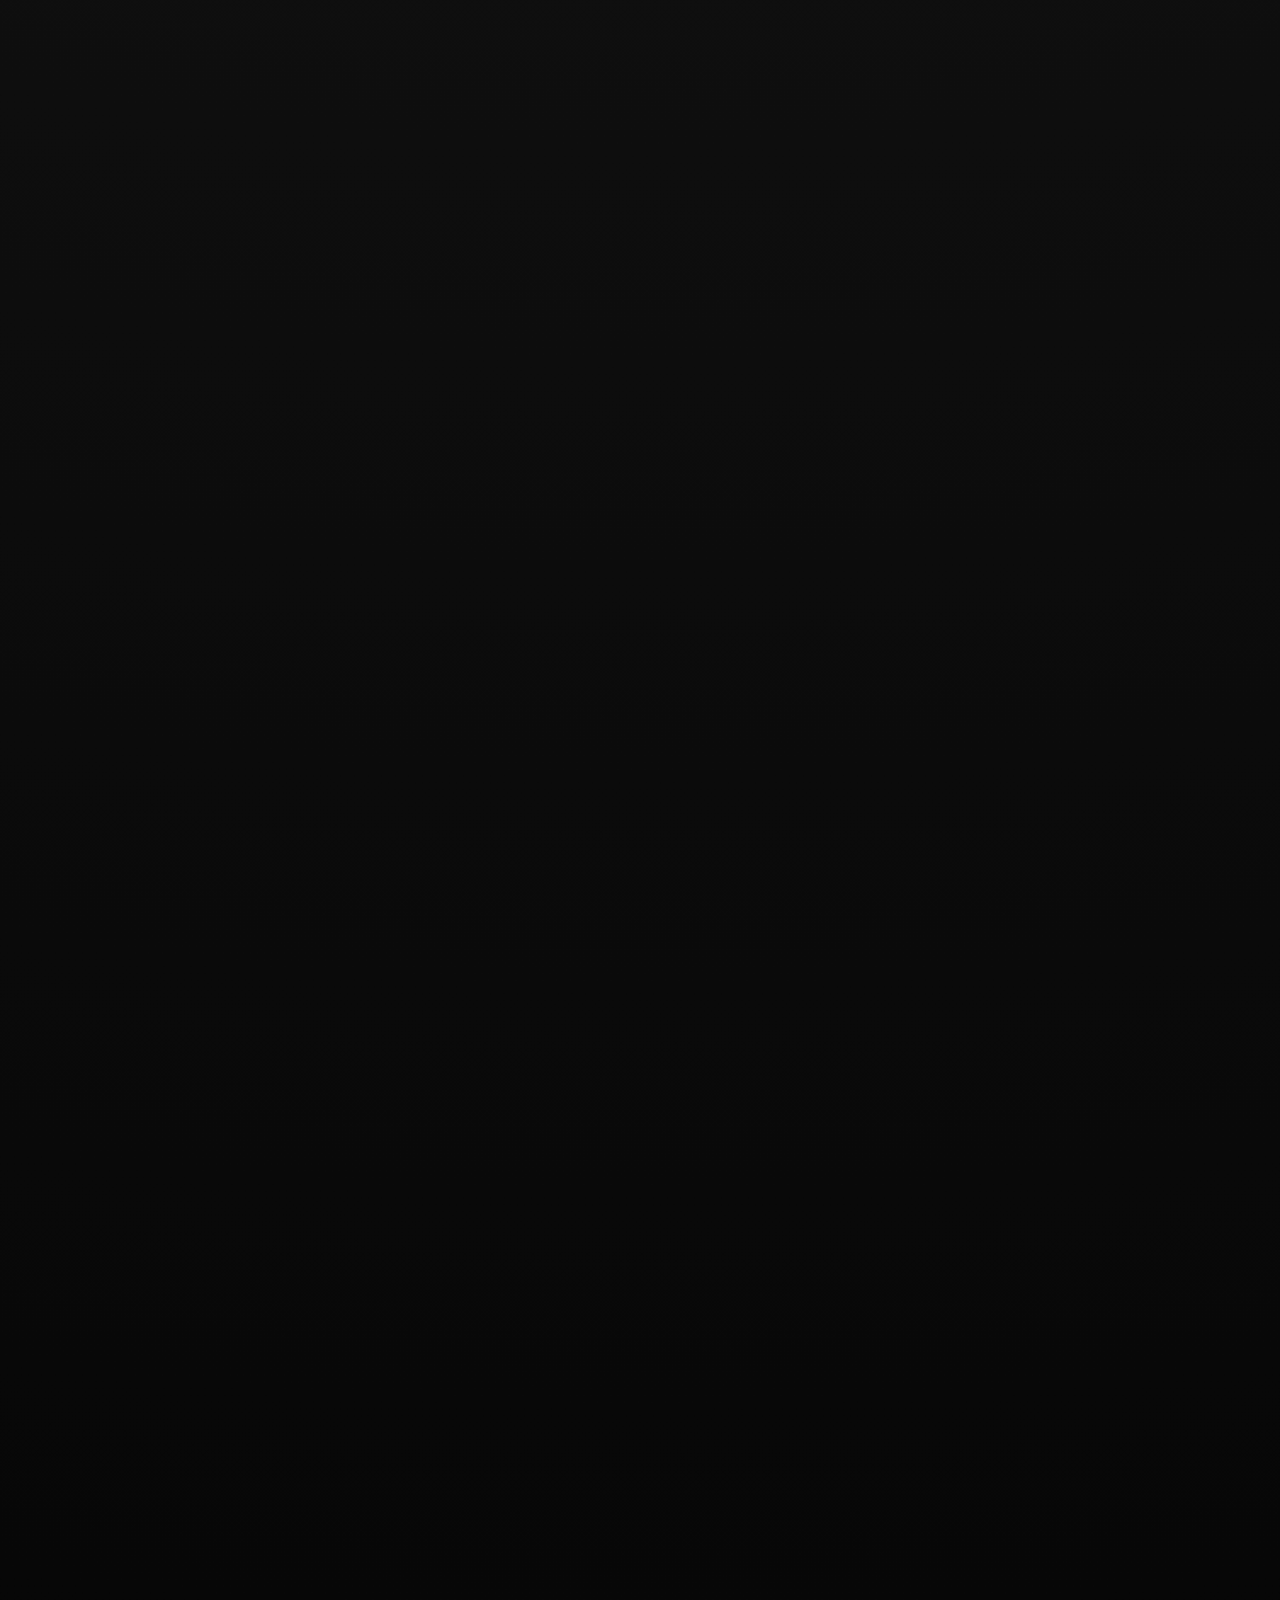
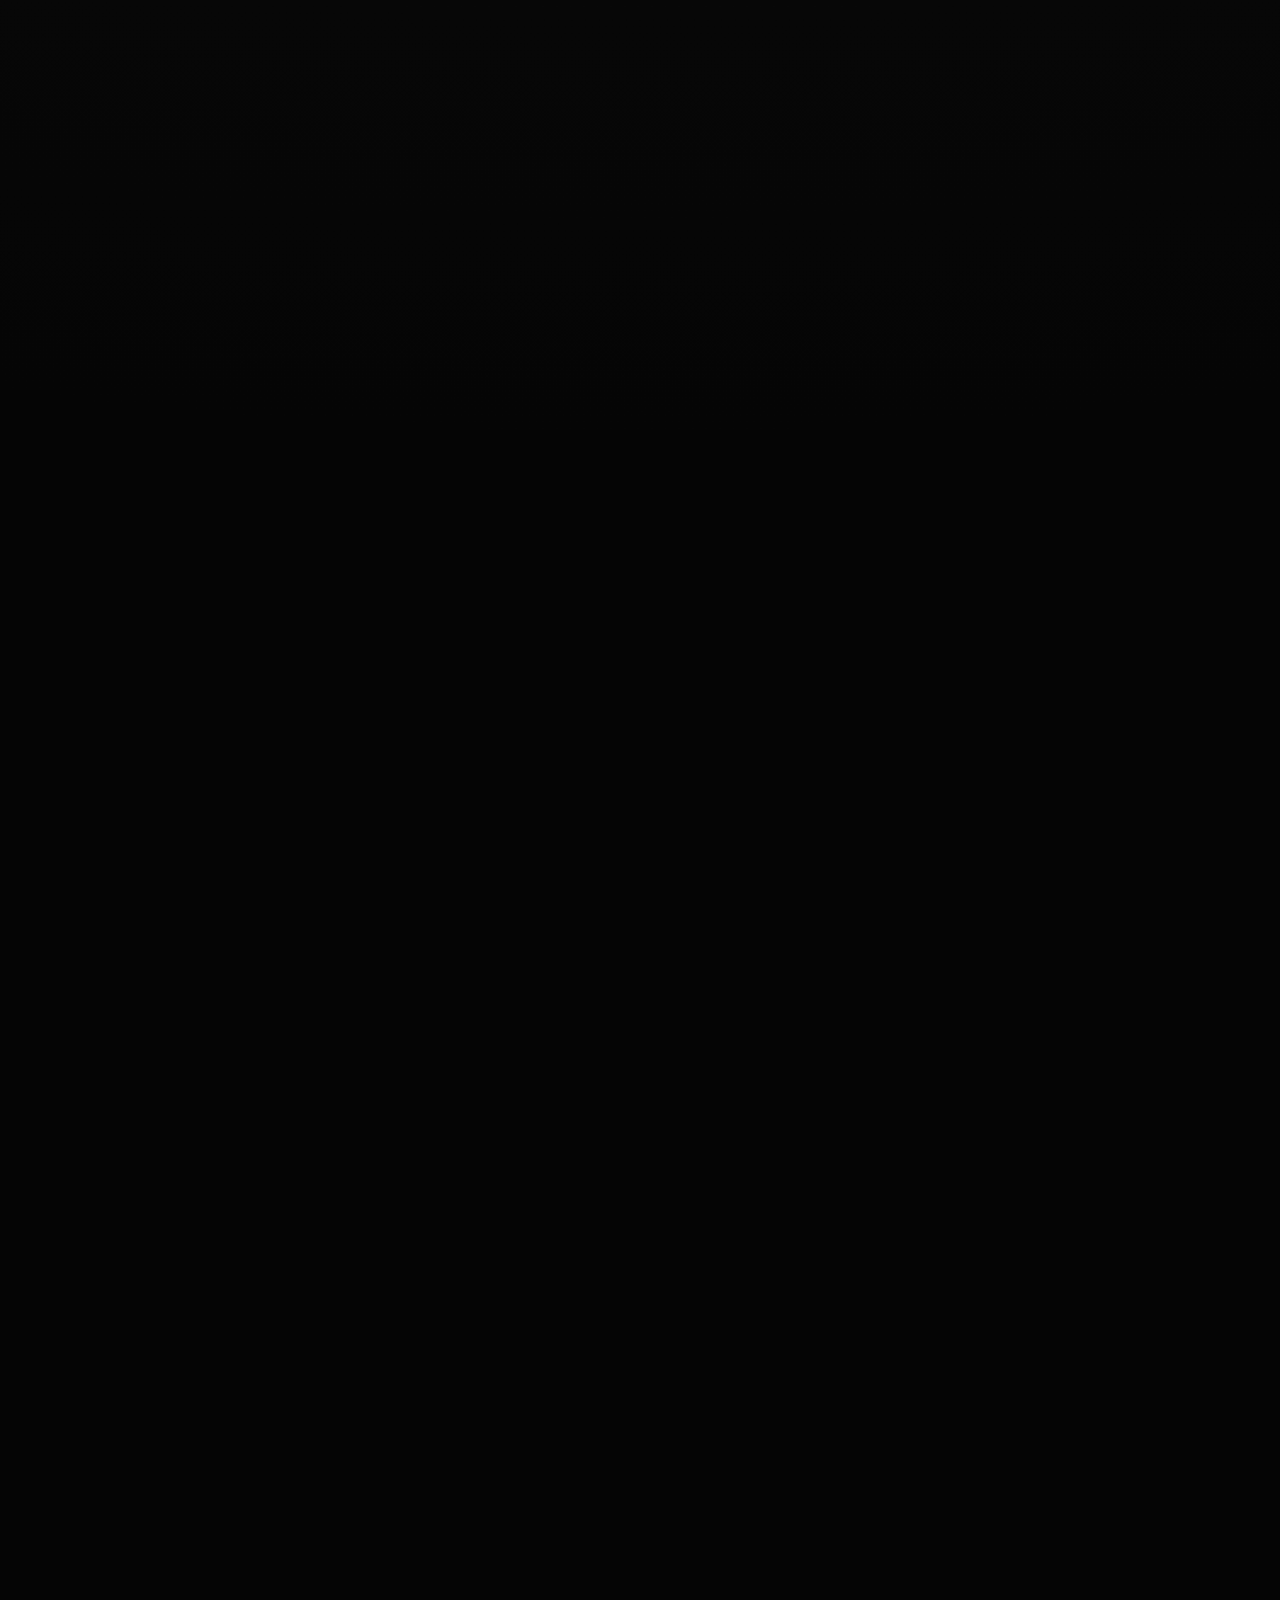
==== commit 9617699e: "Commit" ====
--- a/portfolio.html
+++ b/portfolio.html
@@ -3,238 +3,601 @@
 
 <head>
     <meta charset="UTF-8" />
+    <title>Portfolio Banner</title>
     <meta name="viewport" content="width=device-width, initial-scale=1.0" />
-    <title>Anirudh | Software Developer</title>
-    <link rel="stylesheet" href="https://cdnjs.cloudflare.com/ajax/libs/font-awesome/6.7.2/css/all.min.css"
-        integrity="sha512-Evv84Mr4kqVGRNSgIGL/F/aIDqQb7xQ2vcrdIwxfjThSH8CSR7PBEakCr51Ck+w+/U6swU2Im1vVX0SVk9ABhg=="
-        crossorigin="anonymous" referrerpolicy="no-referrer" />
-    <link href="https://unpkg.com/aos@2.3.1/dist/aos.css" rel="stylesheet">
     <link rel="stylesheet" href="portfolio.css" />
-    <link rel="stylesheet" href="projects.css" />
-    <link rel="stylesheet" href="contacts.css" />
-    <link rel="stylesheet" href="techStack.css" />
-    <link rel="stylesheet" href="social_media.css" />
-    <link rel="stylesheet" href="footer.css" />
+    <script src="https://cdnjs.cloudflare.com/ajax/libs/gsap/3.12.5/gsap.min.js"></script>
+    <script src="https://cdnjs.cloudflare.com/ajax/libs/gsap/3.12.5/ScrollTrigger.min.js"></script>
 </head>
 
 <body>
-    <header class="navbar">
-        <div class="logo">Anirudh.dev</div>
-        <nav id="navLinks" class="nav-links">
-            <a href="#">Home</a>
+    <header class="nav">
+        <div class="nav-left">
+            <div class="logo-pulse"></div>
+            <span class="logo-text">DEV</span>
+        </div>
+        <nav class="nav-links">
             <a href="#about">About</a>
-            <a href="#projects">Projects</a>
-            <a href="#contact">Contacts</a>
-            <a href="#tech">Tech</a>
+            <a href="#projects">Work</a>
+            <a href="#contact">Contact</a>
         </nav>
-        <div id="hamburger" class="hamburger">
-            <span></span>
-            <span></span>
-            <span></span>
-        </div>
+        <a href="mailto:anisarve2006@gmail.com" class="btn-ghost">Get in touch</a>
     </header>
 
-    <section class="hero">
-        <div class="hero-text">
-            <h2>Hello <span class="dot">.</span></h2>
-            <h1>I’m <span class="highlight">Anirudh</span></h1>
-            <h2 class="title">Building Roomate - Room Sharing Platform</h2>
-            <div class="buttons">
-                <a href="#projects" class="btn primary">Got a project?</a>
-                <a href="#" class="btn outline" id="resumeBtn">My resume</a>
-            </div>
-        </div>
-        <div class="hero-image">
-            <div class="circle-glow">
-                <img src="images/picofme.png" alt="Anirudh" />
+    <main class="hero">
+        <div class="hero-overlay"></div>
+        <div class="lightening-overlay">
+            <img src="./project_images/lightening.png" alt="lightening-image">
+        </div>
+
+        <div class="hero-content">
+            <div class="badge">
+                <div class="badge-avatar">
+                    <span class="badge-dot"></span>
+                </div>
+                <div class="badge-text">
+                    <span class="badge-name">Anirudh Sarve, </span>
+                    <span class="badge-role">Full Stack Developer</span>
+                </div>
+                <!-- ✦ -->
+            </div>
+
+
+            <h1 class="hero-title">
+                <span>I TURN IDEAS</span>
+                <span class="hero-title-secondary">INTO REALITY</span>
+            </h1>
+
+            <p class="hero-subtitle">
+                You’ve got the idea. I help shape it — from sketch to screen.
+            </p>
+
+            <a id="resumeLink" href="/resume/Anirudh_Resume.pdf" download="Anirudh_Resume.pdf" style="display:none"></a>
+            <button class="btn-primary" onclick="document.getElementById('resumeLink').click()">
+                Download Resume
+            </button>
+        </div>
+
+        <div class="hero-earth"></div>
+    </main>
+
+
+
+
+
+
+    <section class="marquee">
+        <div class="marquee-viewport">
+            <div class="marquee-track">
+                <span class="marquee-item">React</span>
+                <span class="marquee-item">TypeScript</span>
+                <span class="marquee-item">Next.js</span>
+                <span class="marquee-item">Node.js</span>
+                <span class="marquee-item">Express</span>
+                <span class="marquee-item">PostgreSQL</span>
+                <span class="marquee-item">MongoDB</span>
+                <span class="marquee-item">Redis</span>
+                <span class="marquee-item">Docker</span>
+                <span class="marquee-item">Kubernetes</span>
+                <span class="marquee-item">AWS</span>
+                <span class="marquee-item">Vercel</span>
+                <span class="marquee-item">Framer Motion</span>
+                <span class="marquee-item">Tailwind CSS</span>
+                <span class="marquee-item">Figma</span>
+                <span class="marquee-item">Jira</span>
+                <span class="marquee-item">GitHub</span>
+                <span class="marquee-item">REST APIs</span>
+                <span class="marquee-item">GraphQL</span>
+                <span class="marquee-item">WebSockets</span>
             </div>
         </div>
     </section>
 
-    <section class="about-section" id="about">
-        <div class="about-container">
-            <div class="about-text">
-                <h2 class="section-title">About Me</h2>
-                <p data-aos="fade-left">
-                     I’m <span class="highlight">Anirudh</span>, a passionate <strong>Full Stack Developer</strong> and electronics enthusiast who loves crafting clean, elegant, and scalable solutions for real-world problems. With a background in Computer Engineering and hands-on experience in both web development and hardware projects, I specialize in turning innovative ideas into reality through modern technologies. 
-                </p>
-                <p data-aos="fade-right">
-                    My focus lies in building fast, accessible, and user-friendly digital products while also exploring embedded systems and IoT. Whether it’s a startup idea, a freelance project, or a circuit on a breadboard, I bring energy, curiosity, and technical expertise to every challenge.
-                </p>
-                <div class="about-stats" data-aos="zoom-in">
-                    <div><span>15+</span><br />Projects</div>
-                    <div><span>10+</span><br />Technologies</div>
+
+
+
+
+
+
+
+
+
+
+    <section class="about" id="about">
+        <div class="about-label">✦ ABOUT ✦</div>
+        <h2 class="about-heading">How I Work</h2>
+
+        <div class="about-grid">
+            <div class="about-column">
+                <div class="about-item">
+                    <div class="about-number">1</div>
+                    <h3 class="about-title">VISION</h3>
+                    <p class="about-text">
+                        I design with intention and clarity, creating digital experiences that
+                        solve real problems and feel naturally intuitive.
+                    </p>
+                </div>
+
+                <div class="about-item">
+                    <div class="about-number">3</div>
+                    <h3 class="about-title">TRUST</h3>
+                    <p class="about-text">
+                        Collaboration and transparency are core to how I work, keeping teams
+                        aligned throughout the design and build process.
+                    </p>
+                </div>
+            </div>
+
+            <div class="about-photo">
+                <div class="about-photo-frame">
+                    <!-- replace src with your own photo -->
+                    <img src="./project_images/anirudh.png" alt="Portrait" />
+                </div>
+            </div>
+
+            <div class="about-column">
+                <div class="about-item">
+                    <div class="about-number">2</div>
+                    <h3 class="about-title">CRAFT</h3>
+                    <p class="about-text">
+                        Every detail matters. From research to interaction design, I focus on
+                        precision, consistency, and user psychology.
+                    </p>
+                </div>
+
+                <div class="about-item">
+                    <div class="about-number">4</div>
+                    <h3 class="about-title">ENERGY</h3>
+                    <p class="about-text">
+                        Thoughtful motion and clear interfaces bring a sense of energy to
+                        every product I touch.
+                    </p>
                 </div>
             </div>
         </div>
     </section>
 
-<section class="projects-section" id="projects">
-    <h2 class="section-title">My Projects</h2>
-    <div class="projects-container">
-
-        <div class="project-card" data-aos="zoom-in">
-            <img src="images/grabzi.png" alt="Project 20">
-            <div class="project-info">
-                <h3>Grabzi</h3>
-                <p>Grabzi is a modern grocery delivery platform designed to make shopping effortless and reliable.</p>
-            </div>
-        </div>
-
-        <div class="project-card" data-aos="zoom-in">
-            <img src="images/poseEstimation.png" alt="Project 19">
-            <div class="project-info">
-                <h3>Pose Estimation</h3>
-                <p>This project utilizes MediaPipe to perform real-time human pose estimation by detecting key body landmarks in video or images.</p>
-            </div>
-        </div>
-
-        <div class="project-card" data-aos="zoom-in">
-            <img src="images/handDetectionVoiceControl.png" alt="Project 18">
-            <div class="project-info">
-                <h3>Hand Gesture Voice Control</h3>
-                <p>Control system volume with hand gestures using MediaPipe and pycaw.</p>
-            </div>
-        </div>
-
-        <div class="project-card" data-aos="zoom-in">
-            <img src="images/computerVision.png" alt="Project 17">
-            <div class="project-info">
-                <h3>Object Detection</h3>
-                <p>This project implements real-time object detection using the lightweight YOLOv4-tiny model with OpenCV.</p>
-            </div>
-        </div>
-
-        <div class="project-card" data-aos="zoom-in">
-            <img src="images/roomate.png" alt="Project 1">
-            <div class="project-info">
-                <h3>Roomate</h3>
-                <p>A full-stack web platform to find and share rooms with real-time chat, map integration, and payment-based contact access.</p>
-            </div>
-        </div>
-
-        <div class="project-card" data-aos="zoom-in" data-aos-delay="100">
-            <img src="images/educationora.png" alt="Project 2">
-            <div class="project-info">
-                <h3>Education Ora</h3>
-                <p>A student resource hub offering study material, viva questions, guides, and books in a well-organized format.</p>
-            </div>
-        </div>
-
-        <div class="project-card" data-aos="zoom-in" data-aos-delay="100">
-            <img src="images/3D-model-three js.png" alt="Project 3">
-            <div class="project-info">
-                <h3>3D Robot Model</h3>
-                <p>A 3D robot visualization built with Three.js, showcasing modeling, lighting, and object animation in a browser environment.</p>
-            </div>
-        </div>
-
-        <div class="project-card" data-aos="zoom-in" data-aos-delay="100">
-            <img src="images/brick-breaker-game.png" alt="Project 4">
-            <div class="project-info">
-                <h3>Bricks Breaker</h3>
-                <p>A fun, browser-based brick breaker game made using HTML5 Canvas and JavaScript for interactive gameplay.</p>
-            </div>
-        </div>
-
-        <div class="project-card" data-aos="zoom-in" data-aos-delay="100">
-            <img src="images/expense-tracker.png" alt="Project 5">
-            <div class="project-info">
-                <h3>Expense Tracker</h3>
-                <p>A full-stack app that allows users to log, categorize, and track expenses with custom categories and monthly summaries.</p>
-            </div>
-        </div>
-
-        <div class="project-card" data-aos="zoom-in" data-aos-delay="100">
-            <img src="images/time-dilation-analysis.png" alt="Project 6">
-            <div class="project-info">
-                <h3>Time Dilation</h3>
-                <p>A simulation project that visualizes time dilation near massive bodies using PyQt5 and Matplotlib in Python.</p>
-            </div>
-        </div>
-
-        <div class="project-card" data-aos="zoom-in" data-aos-delay="100">
-            <img src="images/leaflet-map.png" alt="Project 7">
-            <div class="project-info">
-                <h3>Leaflet Map Integration</h3>
-                <p>An interactive map feature using Leaflet.js that shows room listings and nearby transport/landmarks for RoomieConnect.</p>
-            </div>
-        </div>
-
-        <div class="project-card" data-aos="zoom-in" data-aos-delay="100">
-            <img src="images/local-assistant-lyra.png" alt="Project 8">
-            <div class="project-info">
-                <h3>Lyra : Local Assistant</h3>
-                <p>A voice-based assistant built for offline use cases like local command execution and desktop control in Python.</p>
-            </div>
-        </div>
-
-        <div class="project-card" data-aos="zoom-in" data-aos-delay="100">
-            <img src="images/spotify-clone.png" alt="Project 9">
-            <div class="project-info">
-                <h3>Spotify Clone</h3>
-                <p>A frontend replica of Spotify with custom playlists, player controls, and responsive layout using HTML, CSS, and JS.</p>
-            </div>
-        </div>
-
-        <div class="project-card" data-aos="zoom-in" data-aos-delay="100">
-            <img src="images/text-extracter.png" alt="Project 10">
-            <div class="project-info">
-                <h3>Tessarat Text Extractor</h3>
-                <p>An OCR tool that extracts text from images using Tesseract.js and displays it for copy or further use.</p>
-            </div>
-        </div>
-
-        <div class="project-card" data-aos="zoom-in" data-aos-delay="100">
-            <img src="images/table-filter.png" alt="Project 11">
-            <div class="project-info">
-                <h3>Table Filters</h3>
-                <p>A vanilla JS-based table that supports live filtering, sorting, and searching of dynamic tabular data.</p>
-            </div>
-        </div>
-
-        <div class="project-card" data-aos="zoom-in" data-aos-delay="100">
-            <img src="images/QR-reader.png" alt="Project 12">
-            <div class="project-info">
-                <h3>QR Reader</h3>
-                <p>A web app that uses your device camera to scan and decode QR codes in real-time using JavaScript libraries.</p>
-            </div>
-        </div>
-
-        <div class="project-card" data-aos="zoom-in" data-aos-delay="100">
-            <img src="images/QR-generator.png" alt="Project 13">
-            <div class="project-info">
-                <h3>QR Generator</h3>
-                <p>A utility tool to generate QR codes from any text or link input using the QRCode.js library.</p>
-            </div>
-        </div>
-
-        <div class="project-card" data-aos="zoom-in" data-aos-delay="100">
-            <img src="images/toast-notification.png" alt="Project 14">
-            <div class="project-info">
-                <h3>Custom Toast Notifications</h3>
-                <p>A reusable toast notification system built using JavaScript with options for success, error, and warning alerts.</p>
-            </div>
-        </div>
-
-        <div class="project-card" data-aos="zoom-in" data-aos-delay="100">
-            <img src="images/Socket-IO-Application.png" alt="Project 15">
-            <div class="project-info">
-                <h3>Chat Room using Socket IO</h3>
-                <p>A real-time chat application supporting multiple users and rooms using Socket.IO, Node.js, and Express.</p>
-            </div>
-        </div>
-
-        <div class="project-card" data-aos="zoom-in" data-aos-delay="100">
-            <img src="images/theme-toggler.png" alt="Project 16">
-            <div class="project-info">
-                <h3>Theme Toggler</h3>
-                <p>A simple JavaScript component that allows users to switch between light and dark modes dynamically.</p>
-            </div>
-        </div>
-
-    </div>
-</section>
+
+
+
+
+
+
+
+
+
+
+
+    <section class="skills" id="skills">
+        <div class="skills-label">✦ SKILLS ✦</div>
+        <h2 class="skills-heading">Things I’m good at</h2>
+
+        <div class="skills-viewport">
+            <div class="skills-grid">
+
+                <article class="skill-card">
+                    <div class="skill-icon">
+                        <img src="./project_images/Icons/1.png" alt="">
+                    </div>
+                    <h3 class="skill-title">Product Strategy</h3>
+                    <p class="skill-text">
+                        Translating user needs into actionable features, prioritizing
+                        high-impact decisions, and shaping roadmap direction.
+                    </p>
+                </article>
+
+                <article class="skill-card">
+                    <div class="skill-icon">
+                        <img src="./project_images/Icons/2.png" alt="">
+                    </div>
+                    <h3 class="skill-title">Startup Execution</h3>
+                    <p class="skill-text">
+                        Converting ideas into working products through rapid iteration and
+                        hands-on execution across design, tech, and growth.
+                    </p>
+                </article>
+
+                <!-- Added Items -->
+                <article class="skill-card">
+                    <div class="skill-icon">
+                        <img src="./project_images/Icons/3.png" alt="">
+                    </div>
+                    <h3 class="skill-title">Problem Solving</h3>
+                    <p class="skill-text">
+                        Breaking down complex challenges into clear steps and delivering solutions
+                        that are efficient, practical, and scalable.
+                    </p>
+                </article>
+
+                <article class="skill-card">
+                    <div class="skill-icon">
+                        <img src="./project_images/Icons/4.png" alt="">
+                    </div>
+                    <h3 class="skill-title">UI/UX Thinking</h3>
+                    <p class="skill-text">
+                        Designing intuitive, modern, high-contrast interfaces rooted in clarity
+                        and real-world user behavior.
+                    </p>
+                </article>
+
+                <article class="skill-card">
+                    <div class="skill-icon">
+                        <img src="./project_images/Icons/5.png" alt="">
+                    </div>
+                    <h3 class="skill-title">Marketing & Growth</h3>
+                    <p class="skill-text">
+                        Building brand presence, optimizing user acquisition, and creating
+                        conversion-focused funnels across digital platforms.
+                    </p>
+                </article>
+
+                <article class="skill-card">
+                    <div class="skill-icon">
+                        <img src="./project_images/Icons/6.png" alt="">
+                    </div>
+                    <h3 class="skill-title">Leadership & Teamwork</h3>
+                    <p class="skill-text">
+                        Guiding teams with clarity, fostering collaboration, and ensuring smooth
+                        execution through communication and decision-making.
+                    </p>
+                </article>
+            </div>
+        </div>
+    </section>
+
+
+
+
+
+
+    <section class="projects" id="projects">
+        <div class="projects-label">✦ PROJECTS ✦</div>
+        <h2 class="projects-heading">What I’ve been up to</h2>
+
+        <!-- Filters -->
+        <div class="projects-filters">
+            <button class="project-filter active" data-filter="all">All</button>
+            <button class="project-filter" data-filter="live">Live</button>
+            <button class="project-filter" data-filter="startup">Startup</button>
+            <button class="project-filter" data-filter="mini">Mini</button>
+            <button class="project-filter" data-filter="major">Major</button>
+        </div>
+
+        <!-- Cards -->
+        <div class="projects-grid">
+            <article class="project-card" data-tags="live major">
+                <div class="project-media project-gradient-1"></div>
+                <div class="project-body">
+                    <div class="project-meta">
+                        <span class="project-tag">live</span>
+                        <span class="project-tag">major</span>
+                    </div>
+                    <h3 class="project-title">E‑commerce Analytics Dashboard</h3>
+                    <p class="project-text">
+                        Full‑stack dashboard that tracks orders, revenue, and funnel drop‑offs
+                        in real time using Next.js, Node, and Postgres.
+                    </p>
+                    <div class="project-links">
+                        <a href="https://github.com/yourname/ecom-analytics" target="_blank" aria-label="GitHub">
+                            <svg viewBox="0 0 24 24" class="icon-github">
+                                <path fill="currentColor" d="M12 2C6.48 2 2 6.58 2 12.26c0 4.5 2.87 8.32 6.84 9.67.5.1.68-.22.68-.49
+                   0-.24-.01-.87-.01-1.71-2.78.62-3.37-1.37-3.37-1.37-.46-1.19-1.13-1.51-1.13-1.51-.93-.65.07-.64.07-.64
+                   1.03.07 1.58 1.08 1.58 1.08.91 1.59 2.39 1.13 2.98.86.09-.68.36-1.14.65-1.4-2.22-.26-4.55-1.14-4.55-5.08
+                   0-1.12.39-2.03 1.03-2.75-.1-.26-.45-1.3.1-2.71 0 0 .84-.27 2.75 1.05A9.18 9.18 0 0 1 12 6.07c.85 0 1.71.12 2.51.35
+                   1.9-1.32 2.74-1.05 2.74-1.05.55 1.41.2 2.45.1 2.71.64.72 1.03 1.63 1.03 2.75 0 3.95-2.34 4.81-4.57 5.07.37.33.7.99.7 2
+                   0 1.44-.01 2.6-.01 2.95 0 .27.18.59.69.49A10.01 10.01 0 0 0 22 12.26C22 6.58 17.52 2 12 2Z" />
+                            </svg>
+                        </a>
+                        <a href="https://your-live-url.com" target="_blank" class="project-live-link">
+                            Live ↗
+                        </a>
+                    </div>
+                </div>
+            </article>
+
+            <article class="project-card" data-tags="startup major">
+                <div class="project-media project-gradient-2">
+                    <img src="./project_images/1.png" alt="">
+                </div>
+                <div class="project-body">
+                    <div class="project-meta">
+                        <span class="project-tag">startup</span>
+                        <span class="project-tag">major</span>
+                    </div>
+                    <h3 class="project-title">Multi‑Agent Research Assistant</h3>
+                    <p class="project-text">
+                        Autonomous agent system that breaks down research tasks, scrapes the
+                        web, and synthesizes findings into shareable reports.
+                    </p>
+                    <div class="project-links">
+                        <a href="https://github.com/yourname/amar" target="_blank" aria-label="GitHub">
+                            <svg viewBox="0 0 24 24" class="icon-github">
+                                <path fill="currentColor" d="M12 2C6.48 2 2 6.58 2 12.26c0 4.5 2.87 8.32 6.84 9.67.5.1.68-.22.68-.49
+                   0-.24-.01-.87-.01-1.71-2.78.62-3.37-1.37-3.37-1.37-.46-1.19-1.13-1.51-1.13-1.51-.93-.65.07-.64.07-.64
+                   1.03.07 1.58 1.08 1.58 1.08.91 1.59 2.39 1.13 2.98.86.09-.68.36-1.14.65-1.4-2.22-.26-4.55-1.14-4.55-5.08
+                   0-1.12.39-2.03 1.03-2.75-.1-.26-.45-1.3.1-2.71 0 0 .84-.27 2.75 1.05A9.18 9.18 0 0 1 12 6.07c.85 0 1.71.12 2.51.35
+                   1.9-1.32 2.74-1.05 2.74-1.05.55 1.41.2 2.45.1 2.71.64.72 1.03 1.63 1.03 2.75 0 3.95-2.34 4.81-4.57 5.07.37.33.7.99.7 2
+                   0 1.44-.01 2.6-.01 2.95 0 .27.18.59.69.49A10.01 10.01 0 0 0 22 12.26C22 6.58 17.52 2 12 2Z" />
+                            </svg>
+                        </a>
+                    </div>
+                </div>
+            </article>
+
+            <article class="project-card" data-tags="mini live">
+                <div class="project-media project-gradient-3"></div>
+                <div class="project-body">
+                    <div class="project-meta">
+                        <span class="project-tag">mini</span>
+                        <span class="project-tag">live</span>
+                    </div>
+                    <h3 class="project-title">Portfolio Micro‑Interactions</h3>
+                    <p class="project-text">
+                        A collection of Framer‑style UI experiments: hero lighting, button
+                        waves, and testimonial carousels.
+                    </p>
+                    <div class="project-links">
+                        <a href="https://github.com/yourname/portfolio-lab" target="_blank" aria-label="GitHub">
+                            <svg viewBox="0 0 24 24" class="icon-github">
+                                <path fill="currentColor" d="M12 2C6.48 2 2 6.58 2 12.26c0 4.5 2.87 8.32 6.84 9.67.5.1.68-.22.68-.49
+                   0-.24-.01-.87-.01-1.71-2.78.62-3.37-1.37-3.37-1.37-.46-1.19-1.13-1.51-1.13-1.51-.93-.65.07-.64.07-.64
+                   1.03.07 1.58 1.08 1.58 1.08.91 1.59 2.39 1.13 2.98.86.09-.68.36-1.14.65-1.4-2.22-.26-4.55-1.14-4.55-5.08
+                   0-1.12.39-2.03 1.03-2.75-.1-.26-.45-1.3.1-2.71 0 0 .84-.27 2.75 1.05A9.18 9.18 0 0 1 12 6.07c.85 0 1.71.12 2.51.35
+                   1.9-1.32 2.74-1.05 2.74-1.05.55 1.41.2 2.45.1 2.71.64.72 1.03 1.63 1.03 2.75 0 3.95-2.34 4.81-4.57 5.07.37.33.7.99.7 2
+                   0 1.44-.01 2.6-.01 2.95 0 .27.18.59.69.49A10.01 10.01 0 0 0 22 12.26C22 6.58 17.52 2 12 2Z" />
+                            </svg>
+                        </a>
+                        <a href="https://your-micro-url.com" target="_blank" class="project-live-link">
+                            Live ↗
+                        </a>
+                    </div>
+                </div>
+            </article>
+
+            <article class="project-card" data-tags="mini">
+                <div class="project-media project-gradient-4"></div>
+                <div class="project-body">
+                    <div class="project-meta">
+                        <span class="project-tag">mini</span>
+                    </div>
+                    <h3 class="project-title">Automation Scripts Pack</h3>
+                    <p class="project-text">
+                        A set of CLI and Python tools for scraping, deployment, and everyday
+                        developer workflows.
+                    </p>
+                    <div class="project-links">
+                        <a href="https://github.com/yourname/dev-automation" target="_blank" aria-label="GitHub">
+                            <svg viewBox="0 0 24 24" class="icon-github">
+                                <path fill="currentColor" d="M12 2C6.48 2 2 6.58 2 12.26c0 4.5 2.87 8.32 6.84 9.67.5.1.68-.22.68-.49
+                   0-.24-.01-.87-.01-1.71-2.78.62-3.37-1.37-3.37-1.37-.46-1.19-1.13-1.51-1.13-1.51-.93-.65.07-.64.07-.64
+                   1.03.07 1.58 1.08 1.58 1.08.91 1.59 2.39 1.13 2.98.86.09-.68.36-1.14.65-1.4-2.22-.26-4.55-1.14-4.55-5.08
+                   0-1.12.39-2.03 1.03-2.75-.1-.26-.45-1.3.1-2.71 0 0 .84-.27 2.75 1.05A9.18 9.18 0 0 1 12 6.07c.85 0 1.71.12 2.51.35
+                   1.9-1.32 2.74-1.05 2.74-1.05.55 1.41.2 2.45.1 2.71.64.72 1.03 1.63 1.03 2.75 0 3.95-2.34 4.81-4.57 5.07.37.33.7.99.7 2
+                   0 1.44-.01 2.6-.01 2.95 0 .27.18.59.69.49A10.01 10.01 0 0 0 22 12.26C22 6.58 17.52 2 12 2Z" />
+                            </svg>
+                        </a>
+                    </div>
+                </div>
+            </article>
+        </div>
+    </section>
+
+
+
+
+
+
+
+
+
+
+
+
+
+
+    <section class="testimonials" id="testimonials">
+        <div class="testimonials-label">✦ TESTIMONIALS ✦</div>
+        <h2 class="testimonials-heading">In their words</h2>
+
+        <div class="testimonials-shell">
+            <button class="testimonials-arrow prev" aria-label="Previous">
+                ‹
+            </button>
+
+            <div class="testimonials-viewport">
+                <div class="testimonials-track">
+                    <article class="testimonial-card">
+                        <div class="testimonial-header">
+                            <img src="https://images.unsplash.com/photo-1529626455594-4ff0802cfb7e?auto=format&fit=crop&w=200&q=80"
+                                alt="Person" />
+                            <div>
+                                <h3 class="testimonial-name">Aarav Kulkarni</h3>
+                                <p class="testimonial-role">Software Engineer · Microsoft</p>
+                            </div>
+                        </div>
+                        <p class="testimonial-text">
+                            Anirudh has that rare mix of engineering depth and product intuition. He takes ownership and
+                            raises the bar for everyone around him.
+                        </p>
+                    </article>
+
+                    <article class="testimonial-card">
+                        <div class="testimonial-header">
+                            <img src="https://images.unsplash.com/photo-1535713875002-d1d0cf377fde?auto=format&fit=crop&w=200&q=80"
+                                alt="Person" />
+                            <div>
+                                <h3 class="testimonial-name">Nikita Verma</h3>
+                                <p class="testimonial-role">AI Research Intern · TCS Research</p>
+                            </div>
+                        </div>
+                        <p class="testimonial-text">
+                            His ability to simplify complex ML problems and turn them into working systems is
+                            impressive. A natural problem-solver.
+                        </p>
+                    </article>
+
+                    <article class="testimonial-card">
+                        <div class="testimonial-header">
+                            <img src="https://images.unsplash.com/photo-1506794778202-cad84cf45f1d?auto=format&fit=crop&w=200&q=80"
+                                alt="Person" />
+                            <div>
+                                <h3 class="testimonial-name">Rohit Shetty</h3>
+                                <p class="testimonial-role">Founder · PixelOps Studio</p>
+                            </div>
+                        </div>
+                        <p class="testimonial-text">
+                            Every time we collaborated, he brought clarity, speed, and a strong product mindset. He
+                            builds like a founder.
+                        </p>
+                    </article>
+
+                    <article class="testimonial-card">
+                        <div class="testimonial-header">
+                            <img src="https://images.unsplash.com/photo-1520813792240-56fc4a3765a7?auto=format&fit=crop&w=200&q=80"
+                                alt="Person" />
+                            <div>
+                                <h3 class="testimonial-name">Sara D'souza</h3>
+                                <p class="testimonial-role">UX Lead · Flipkart</p>
+                            </div>
+                        </div>
+                        <p class="testimonial-text">
+                            He brings a refreshing balance of logic and creativity. His attention to detail makes
+                            products feel incredibly smooth.
+                        </p>
+                    </article>
+
+                    <article class="testimonial-card">
+                        <div class="testimonial-header">
+                            <img src="https://images.unsplash.com/photo-1494790108377-be9c29b29330?auto=format&fit=crop&w=200&q=80"
+                                alt="Person" />
+                            <div>
+                                <h3 class="testimonial-name">Isha Dubey</h3>
+                                <p class="testimonial-role">Tech Consultant · Deloitte</p>
+                            </div>
+                        </div>
+                        <p class="testimonial-text">
+                            Anirudh brings structure and calm to chaotic projects. He understands business needs and
+                            executes with precision.
+                        </p>
+                    </article>
+
+                    <article class="testimonial-card">
+                        <div class="testimonial-header">
+                            <img src="https://images.unsplash.com/photo-1544005313-94ddf0286df2?auto=format&fit=crop&w=200&q=80"
+                                alt="Person" />
+                            <div>
+                                <h3 class="testimonial-name">Karan Gupta</h3>
+                                <p class="testimonial-role">Systems Engineer · Infosys</p>
+                            </div>
+                        </div>
+                        <p class="testimonial-text">
+                            He learns fast—really fast. You give him a challenge, and he returns with a complete,
+                            scalable solution.
+                        </p>
+                    </article>
+
+                    <article class="testimonial-card">
+                        <div class="testimonial-header">
+                            <img src="https://images.unsplash.com/photo-1607746882042-944635dfe10e?auto=format&fit=crop&w=200&q=80"
+                                alt="Person" />
+                            <div>
+                                <h3 class="testimonial-name">Devanshi Rathod</h3>
+                                <p class="testimonial-role">Product Manager · Swiggy</p>
+                            </div>
+                        </div>
+                        <p class="testimonial-text">
+                            He has a product-first mindset. He thinks about users, impact, and experience—then backs it
+                            with strong engineering.
+                        </p>
+                    </article>
+
+                    <article class="testimonial-card">
+                        <div class="testimonial-header">
+                            <img src="https://images.unsplash.com/photo-1527980965255-d3b416303d12?auto=format&fit=crop&w=200&q=80"
+                                alt="Person" />
+                            <div>
+                                <h3 class="testimonial-name">Shivam Patil</h3>
+                                <p class="testimonial-role">Full-Stack Engineer · Razorpay</p>
+                            </div>
+                        </div>
+                        <p class="testimonial-text">
+                            Watching him build is inspiring. He writes clean code and pushes beyond requirements with
+                            thoughtful improvements.
+                        </p>
+                    </article>
+
+                    <article class="testimonial-card">
+                        <div class="testimonial-header">
+                            <img src="https://images.unsplash.com/photo-1500648767791-00dcc994a43e?auto=format&fit=crop&w=200&q=80"
+                                alt="Person" />
+                            <div>
+                                <h3 class="testimonial-name">Priya Singh</h3>
+                                <p class="testimonial-role">Data Analyst · IBM</p>
+                            </div>
+                        </div>
+                        <p class="testimonial-text">
+                            Whether it's ML, backend, or product design, he adapts instantly. His versatility makes him
+                            stand out.
+                        </p>
+                    </article>
+
+                    <article class="testimonial-card">
+                        <div class="testimonial-header">
+                            <img src="https://images.unsplash.com/photo-1520813792250-7ec304b7db19?auto=format&fit=crop&w=200&q=80"
+                                alt="Person" />
+                            <div>
+                                <h3 class="testimonial-name">Rohan Nair</h3>
+                                <p class="testimonial-role">CTO · TechVerse Labs</p>
+                            </div>
+                        </div>
+                        <p class="testimonial-text">
+                            He thinks like an engineer and operates like a leader. Reliable, detail-oriented, and very
+                            execution-focused.
+                        </p>
+                    </article>
+
+                    <article class="testimonial-card">
+                        <div class="testimonial-header">
+                            <img src="https://images.unsplash.com/photo-1603415526960-f7e0328d76f8?auto=format&fit=crop&w=200&q=80"
+                                alt="Person" />
+                            <div>
+                                <h3 class="testimonial-name">Neha Bhat</h3>
+                                <p class="testimonial-role">UI Engineer · Paytm</p>
+                            </div>
+                        </div>
+                        <p class="testimonial-text">
+                            He elevates the quality of any team he joins. Clear communication, strong fundamentals, and
+                            a genuine drive to build.
+                        </p>
+                    </article>
+
+                    <article class="testimonial-card">
+                        <div class="testimonial-header">
+                            <img src="https://images.unsplash.com/photo-1529626455594-4ff0802cfb7d?auto=format&fit=crop&w=200&q=80"
+                                alt="Person" />
+                            <div>
+                                <h3 class="testimonial-name">Aditya Rao</h3>
+                                <p class="testimonial-role">Research Intern · IIT Bombay</p>
+                            </div>
+                        </div>
+                        <p class="testimonial-text">
+                            His research-oriented thinking and practical engineering blend perfectly. He executes with
+                            clarity and purpose.
+                        </p>
+                    </article>
+
+                </div>
+            </div>
+
+            <button class="testimonials-arrow next" aria-label="Next">
+                ›
+            </button>
+        </div>
+    </section>
+
+
+
+
 
     <section class="tech-stack" id="tech">
         <h2 class="section-title" data-aos="fade-up">Tech Stack</h2>
@@ -327,106 +690,60 @@
     </section>
 
 
-    <section class="contact-section" id="contact">
-        <div class="contact-content">
-            <h2 class="section-title">Let’s Connect</h2>
-            <p class="contact-description">
-                Have a project in mind or just want to say hi? Feel free to drop a message.
-            </p>
-
-            <form class="contact-form" action="https://formspree.io/f/mpwrwper" method="POST">
-                <input type="text" name="name" placeholder="Your Name" required />
-                <input type="email" name="email" placeholder="Your Email" required />
-                <textarea name="message" rows="5" placeholder="Your Message..." required></textarea>
-                <button type="submit">Send Message</button>
-            </form>
-        </div>
-    </section>
-
-    <section class="social-section">
-        <h2>Connect With Me</h2>
-        <div class="social-icons">
-            <a href="https://github.com/anisarve2006" target="_blank" class="social-card">
-                <img src="images/githubIcon.png" alt="GitHub" />
-                <span>GitHub</span>
-            </a>
-
-            <a href="https://www.linkedin.com/in/anirudh-sarve-2130a724a" target="_blank" class="social-card">
-                <img src="images/linkedInIcon.png" alt="LinkedIn" />
-                <span>LinkedIn</span>
-            </a>
-
-            <a href="https://twitter.com/SarveAnirudh" target="_blank" class="social-card">
-                <img src="images/twitterIcon.png" alt="Twitter" />
-                <span>Twitter</span>
-            </a>
-
-            <a href="mailto:anisarve2006@gmail.com" class="social-card">
-                <img src="images/gmailIcon.png" alt="Email" />
-                <span>Email</span>
-            </a>
-        </div>
-    </section>
-    <button onclick="scrollToTop()" class="scroll-top-btn"><i class="fa-solid fa-turn-up"></i></button>
-    <footer class="site-footer">
-        <div class="footer-wrapper">
-            <!-- About -->
-            <div class="footer-about">
-                <h1>Anirudh</h1>
-                <p>Creating digital solutions with code & creativity.</p>
-            </div>
-
-            <!-- Quick Links -->
-            <div class="footer-links">
-                <h3>Explore</h3>
-                <ul>
-                    <li><a href="#projects">Projects</a></li>
-                    <li><a href="#tech-stack">Tech Stack</a></li>
-                    <li><a href="#contact">Contact</a></li>
-                    <li><a href="#resume" id="resume-link">Resume</a></li>
-                </ul>
-            </div>
-
-            <!-- Social -->
-            <div class="footer-social">
-                <h3>Connect</h3>
-                <div class="social-icons">
-                    <a href="https://github.com/anisarve2006" target="_blank">
-                        <img src="images/githubIcon.png"
-                            alt="GitHub">
+
+    <footer class="contact-footer" id="contact">
+        <div class="contact-inner">
+            <div class="contact-left">
+                <p class="contact-label">✦ LET’S COLLABORATE ✦</p>
+                <h2 class="contact-heading">Let’s build something new.</h2>
+                <p class="contact-text">
+                    Open to internships, freelance work, and startup ideas. Drop a message
+                    and this inbox will actually be checked.
+                </p>
+
+                <div class="contact-actions">
+                    <a href="/resume/Anirudh_Resume.pdf" target="_blank" download='Anirudh_Resume.pdf'
+                        class="contact-btn contact-btn-ghost" target="_blank">
+                        Resume
                     </a>
-                    <a href="https://www.linkedin.com/in/anirudh-sarve-2130a724a" target="_blank">
-                        <img src="images/linkedInIcon.png"
-                            alt="LinkedIn">
+                    <a href="mailto:anisarve2006@gmail.com" class="contact-btn contact-btn-primary">
+                        Get in touch
                     </a>
-                    <a href="mailto:anisarve2006@gmail.com">
-                        <img src="images/gmailIcon.png" alt="Email">
+                </div>
+
+                <p class="contact-crafted">
+                    Crafted by Anirudh, with a bit of obsession and a lot of patience.
+                </p>
+            </div>
+
+            <div class="contact-right">
+                <div class="contact-card">
+                    <p class="contact-card-label">Now playing</p>
+                    <p class="contact-card-title">Focus mode</p>
+                    <p class="contact-card-sub">Lo‑fi, deep work playlists on loop.</p>
+                </div>
+
+                <div class="contact-socials">
+                    <a href="https://www.linkedin.com/in/anirudh-sarve-2130a724a" target="_blank" aria-label="LinkedIn"
+                        class="social-pill">
+                        Ln
                     </a>
-                </div>
-            </div>
-        </div>
-
-        <!-- Bottom -->
-        <div class="footer-bottom">
-            <p>&copy; <span id="year"></span> Anirudh. Crafted with passion.</p>
-        </div>
+                    <a href="https://github.com/anisarve2006" target="_blank" aria-label="GitHub" class="social-pill">
+                        Gh
+                    </a>
+                    <a href="https://x.com/SarveAnirudh" target="_blank" aria-label="Twitter" class="social-pill">
+                        x
+                    </a>
+                    <a href="https://www.instagram.com/anirudh_sarve932" target="_blank" aria-label="Instagram"
+                        class="social-pill">
+                        In
+                    </a>
+                </div>
+            </div>
+        </div>
+
     </footer>
-
-    <script src="https://unpkg.com/aos@2.3.1/dist/aos.js"></script>
     <script src="portfolio.js"></script>
-    <script src="resume.js"></script>
-    <script>
-        AOS.init();
-    </script>
-    <script>
-        document.getElementById("year").textContent = new Date().getFullYear();
-    </script>
-    <script>
-        function scrollToTop() {
-            window.scrollTo({ top: 0, behavior: 'smooth' });
-        }
-    </script>
-
 </body>
 
-</html>
+</html>
--- a/portfolio.css
+++ b/portfolio.css
@@ -1,298 +1,1376 @@
-@import url('https://fonts.googleapis.com/css2?family=Poppins:wght@300;500;700&display=swap');
-
-* {
-    margin: 0;
-    padding: 0;
-    box-sizing: border-box;
+/* styles.css */
+@import url('https://fonts.googleapis.com/css2?family=Geist:wght@100..900&display=swap');
+
+*,
+*::before,
+*::after {
+  box-sizing: border-box;
+  margin: 0;
+  padding: 0;
+}
+
+:root {
+  --primary-color:rgba(143, 5, 242, 0.705);
+  --bg: #050505;
+  --bg-soft: #111111;
+  --text-main: #f5f5f5;
+  --text-soft: #b3b3b3;
+  --accent: #ffffff;
+  --accent-soft: #e6e6e6;
+  --border-soft: rgba(255, 255, 255, 0.08);
 }
 
 body {
-    font-family: 'Poppins', sans-serif;
-    background: #0e0e11;
-    color: #ffffff;
-}
-
-.navbar {
-    display: flex;
+  min-height: 100vh;
+  font-family: system-ui, -apple-system, BlinkMacSystemFont, "SF Pro Text",
+    "Inter", sans-serif;
+  background: radial-gradient(circle at top, #1e1e1e 0, var(--bg) 55%);
+  color: var(--text-main);
+  display: flex;
+  flex-direction: column;
+  font-family: "Geist", sans-serif;
+  font-optical-sizing: auto;
+  font-style: normal;
+  overflow-x: hidden;
+}
+
+/* NAVBAR */
+
+.nav {
+  position: fixed;
+  top: 0;
+  left: 0;
+  right: 0;
+  height: 72px;
+  padding: 0 64px;
+  display: flex;
+  align-items: center;
+  justify-content: space-between;
+  z-index: 10;
+  backdrop-filter: blur(18px);
+  background: linear-gradient(to bottom,
+      rgba(0, 0, 0, 0.7),
+      rgba(0, 0, 0, 0));
+}
+
+.nav-left {
+  display: flex;
+  align-items: center;
+  gap: 10px;
+}
+
+.logo-text {
+  font-size: 0.95rem;
+  letter-spacing: 0.15em;
+  text-transform: uppercase;
+  color: var(--text-soft);
+}
+
+.nav-links {
+  display: flex;
+  gap: 32px;
+  font-size: 0.95rem;
+  position:absolute;
+  left:50%;
+  transform: translate(-50%);
+
+}
+
+.nav-links a {
+  color: var(--text-soft);
+  text-decoration: none;
+  position: relative;
+  padding-bottom: 4px;
+  transition: color 0.2s ease;
+}
+
+.nav-links a::after {
+  content: "";
+  position: absolute;
+  left: 0;
+  bottom: 0;
+  width: 0;
+  height: 1px;
+  background: var(--text-main);
+  transition: width 0.2s ease;
+}
+
+.nav-links a:hover {
+  color: var(--text-main);
+}
+
+.nav-links a:hover::after {
+  width: 100%;
+}
+
+.btn-ghost {
+  border-radius: 999px;
+  padding: 10px 20px;
+  border: 1px solid var(--border-soft);
+  background: rgba(255, 255, 255, 0.02);
+  color: var(--text-main);
+  font-size: 0.9rem;
+  cursor: pointer;
+  transition: background 0.2s ease, transform 0.15s ease,
+    box-shadow 0.2s ease;
+  text-decoration: none;
+}
+
+.btn-ghost:hover {
+  background: rgba(255, 255, 255, 0.06);
+  transform: translateY(-1px);
+  box-shadow: 0 10px 30px rgba(0, 0, 0, 0.5);
+}
+
+/* HERO */
+
+.hero {
+  position: relative;
+  flex: 1;
+  display: flex;
+  justify-content: center;
+  align-items: center;
+  padding: 120px 24px 40px;
+  overflow: hidden;
+  min-height:100vh;
+  box-shadow: 0 2px 30px 6px rgba(76, 76, 76, 0.784);
+}
+
+.hero-overlay {
+  position: absolute;
+  inset: -40%;
+  /* background:
+    radial-gradient(circle at 50% 0%, rgba(255, 255, 255, 0.10), transparent 55%),
+    radial-gradient(circle at 0% 80%, rgba(255, 255, 255, 0.05), transparent 55%),
+    radial-gradient(circle at 100% 80%, rgba(255, 255, 255, 0.05), transparent 55%); */
+  background:
+    radial-gradient(circle at 50% 0%, var(--primary-color), transparent 55%),
+    radial-gradient(circle at 0% 80%, rgba(255, 255, 255, 0.05), transparent 55%),
+    radial-gradient(circle at 100% 80%, rgba(255, 255, 255, 0.05), transparent 55%);
+  mix-blend-mode: screen;
+  opacity: 0.9;
+  pointer-events: none;
+  animation: heroLightMove 12s ease-in-out infinite alternate;
+}
+
+@keyframes heroLightMove {
+  0% {
+    transform: translate3d(0, 0, 0) scale(1);
+    filter: blur(0px);
+  }
+
+  35% {
+    transform: translate3d(-4%, 2%, 0) scale(1.03);
+    filter: blur(1px);
+  }
+
+  70% {
+    transform: translate3d(4%, -2%, 0) scale(1.06);
+    filter: blur(2px);
+  }
+
+  100% {
+    transform: translate3d(0, 1%, 0) scale(1.02);
+    filter: blur(1px);
+  }
+}
+
+.lightening-overlay{
+  position: absolute;
+  opacity: 0.6;
+}
+.lightening-overlay img{
+  width:100vw;
+  height:100vh;
+}
+@media (max-width:768px){
+  .lightening-overlay{
+    opacity:0.2;
+  }
+  .lightening-overlay img{
+    width:120vw;
+  }
+}
+
+
+.hero-earth {
+  position: absolute;
+  left: 50%;
+  transform: translateX(-50%);
+  bottom:-100px;
+  width:120vw;
+  height:200px;
+  border-radius: 50%;
+  background:
+    radial-gradient(circle at 50% 20%,
+      rgba(76, 76, 76, 0.784) 0,
+      rgba(75, 75, 76, 0.388) 20%,
+      #0a0a0a95 55%);
+  box-shadow:
+    0 -40px 80px rgba(0, 0, 0, 0.9),
+    0 -6px 30px rgba(0, 0, 0, 0.9);
+  pointer-events: none;
+  z-index: 0;
+}
+
+.hero-content {
+  position: relative;
+  z-index: 1;
+  text-align: center;
+  max-width: 780px;
+  padding: 40px 24px;
+  animation: fadeUp 0.9s ease-out forwards;
+  opacity: 0;
+  transform: translateY(16px);
+}
+
+/* badge */
+
+.badge {
+  display: inline-flex;
+  align-items: center;
+  padding: 10px 15px 10px 10px;
+  background-color: #ffffff0a;
+  border-radius: 999px;
+  gap: 12px;
+  margin-bottom: 32px;
+  transform: scale(0.80);
+  box-shadow:
+  0 18px 40px rgba(0, 0, 0, 0.55),
+    inset 0 0 0 1px rgba(255, 255, 255, 0.134);
+  backdrop-filter: blur(15px);
+}
+
+/* .badge{
+  position: absolute;
+  font-size: 90px;
+  left:50%;
+  top:-100px;
+  transform: translateX(-50%);
+} */
+
+.badge-avatar {
+  width: 36px;
+  height: 36px;
+  border-radius: 999px;
+  background-image: linear-gradient(#302f2f, #292929, #fff);
+  background-position: center center;
+  object-fit: cover;
+  display: flex;
+  align-items: center;
+  justify-content: center;
+  position: relative;
+  animation: avatar-rotate 14s linear infinite;
+  transform-origin: center;
+  border: 1px solid #ffffff;
+}
+
+@keyframes avatar-rotate {
+  0% {
+    transform: rotate(0deg);
+  }
+
+  100% {
+    transform: rotate(360deg);
+  }
+}
+
+
+.badge-dot {
+  width: 12px;
+  height: 12px;
+  border-radius: 999px;
+  border: 1.5px solid #fff;
+  background: transparent;
+}
+
+.badge-text {
+  display: flex;
+  align-items: center;
+  justify-content: space-around;
+  color: #ffffffa8;
+  font-size: 15px;
+  letter-spacing: 1px;
+}
+
+.badge-role {
+  margin-left: 5px;
+}
+
+/* title */
+
+.hero-title {
+  font-size: clamp(2.6rem, 6vw, 3.8rem);
+  line-height: 1.05;
+  letter-spacing: 0.06em;
+  text-transform: uppercase;
+  font-weight: 750;
+  margin-bottom: 20px;
+}
+
+.hero-title span {
+  display: block;
+}
+
+.hero-title-secondary {
+  color: #c4c4c4;
+}
+
+/* subtitle */
+
+.hero-subtitle {
+  max-width: 420px;
+  margin: 0 auto 28px auto;
+  font-size: 0.98rem;
+  color: var(--text-soft);
+}
+
+/* primary button */
+
+.btn-primary {
+  border: none;
+  border-radius: 999px;
+  padding: 14px 32px;
+  background: var(--accent-soft);
+  color: #111111;
+  font-weight: 600;
+  font-size: 0.95rem;
+  cursor: pointer;
+  box-shadow: 0 16px 45px rgba(0, 0, 0, 0.7);
+  transition: transform 0.15s ease, box-shadow 0.15s ease,
+    background 0.15s ease;
+}
+
+.btn-primary:hover {
+  transform: translateY(-2px);
+  box-shadow: 0 22px 60px rgba(0, 0, 0, 0.85);
+  background: #f5f5f5;
+}
+
+
+/* animations */
+
+@keyframes fadeUp {
+  to {
+    opacity: 1;
+    transform: translateY(0);
+  }
+}
+
+/* responsive tweaks */
+
+@media (max-width: 900px) {
+  .nav {
+    padding: 0 20px;
+  }
+
+  .nav-links {
+    display: none;
+  }
+}
+
+@media (max-width: 600px) {
+  .hero-content {
+    padding-inline: 12px;
+  }
+
+  .hero-title {
+    letter-spacing: 0.04em;
+  }
+
+}
+
+
+
+
+
+
+
+
+
+
+
+
+
+
+
+/* Marquee */
+.marquee {
+  padding: 56px 0 56px;
+  border-top: 1px solid rgba(255, 255, 255, 0.03);
+  border-bottom: 1px solid var(--primary-color);
+  box-shadow: 0 1px 10px 1px var(--primary-color);
+  background: radial-gradient(circle at top, #101010 0, #050505 65%);
+}
+
+.marquee-viewport {
+  overflow: hidden;
+  width: 100%;
+}
+
+.marquee-track {
+  display: inline-flex;
+  gap: 18px;
+  padding: 0 40px;
+  will-change: transform;
+}
+
+.marquee-item {
+  display: inline-flex;
+  align-items: center;
+  padding: 0.55rem 1.35rem;
+  border-radius: 999px;
+  font-size: 0.82rem;
+  letter-spacing: 0.12em;
+  text-transform: uppercase;
+  white-space: nowrap;
+  color: rgba(255, 255, 255, 0.82);
+  background: rgba(16, 16, 16, 0.94);
+  border: 1px solid rgba(255, 255, 255, 0.08);
+  box-shadow: 0 10px 28px rgba(0, 0, 0, 0.8);
+}
+
+/* responsive */
+@media (max-width: 768px) {
+  .marquee-track {
+    padding: 0 24px;
+  }
+}
+
+
+
+
+
+
+
+
+/* About Me */
+.about {
+  padding: 120px 40px 120px;
+  max-width: 1120px;
+  margin: 0 auto;
+  text-align: center;
+}
+
+.about-label {
+  font-size: 0.8rem;
+  letter-spacing: 0.26em;
+  text-transform: uppercase;
+  color: rgba(255, 255, 255, 0.45);
+  margin-bottom: 12px;
+}
+
+.about-heading {
+  font-size: 1.9rem;
+  letter-spacing: 0.06em;
+  margin-bottom: 56px;
+  color: #eaeaea;
+}
+
+.about-grid {
+  display: grid;
+  grid-template-columns: 1.1fr 0.9fr 1.1fr;
+  align-items: stretch;
+  gap: 40px;
+}
+
+.about-column {
+  display: flex;
+  flex-direction: column;
+  justify-content: space-between;
+  gap: 56px;
+}
+
+.about-item {
+  position: relative;
+  text-align: left;
+  background-color: rgba(73, 73, 73, 0.079);
+  padding: 20px;
+  border-radius: 12px;
+  overflow: hidden;
+  z-index: 0;
+  --mx: 50%;
+  --my: 50%;
+  transition: all 0.2s ease-in-out;
+}
+
+.about-item:hover {
+  transform: scale(1.05);
+}
+
+/* blue glow following cursor */
+.about-item::before {
+  content: "";
+  position: absolute;
+  inset: -40%;
+  background: radial-gradient(
+    circle at var(--mx) var(--my),
+    var(--primary-color),
+    transparent 60%
+  );
+  opacity: 0;
+  transition: opacity 0.25s ease-out;
+  z-index: -1;
+}
+
+.about-item:hover::before {
+  opacity: 1;
+
+}
+
+
+
+.about-number {
+  font-size: 3.5rem;
+  font-weight: 300;
+  color: rgba(214, 214, 214, 0.122);
+  line-height: 1;
+  margin-bottom: 8px;
+}
+
+.about-title {
+  font-size: 1.1rem;
+  letter-spacing: 0.16em;
+  text-transform: uppercase;
+  margin-bottom: 16px;
+}
+
+.about-text {
+  font-size: 0.9rem;
+  line-height: 1.7;
+  color: rgba(255, 255, 255, 0.7);
+}
+
+.about-photo {
+  display: flex;
+  align-items: center;
+  justify-content: center;
+}
+
+.about-photo-frame {
+  width: 100%;
+  max-width: 360px;
+  border-radius: 12px;
+  overflow: hidden;
+  box-shadow:
+    0 24px 70px rgba(0, 0, 0, 0.9),
+    0 0 0 1px rgba(255, 255, 255, 0.08);
+}
+
+.about-photo-frame img {
+  display: block;
+  width: 100%;
+  height: 100%;
+  object-fit: cover;
+}
+
+/* responsive */
+@media (max-width: 960px) {
+  .about {
+    padding: 80px 24px 80px;
+  }
+
+  .about-grid {
+    grid-template-columns: 1fr;
+    gap: 32px;
+  }
+
+  .about-column {
+    flex-direction: row;
     justify-content: space-between;
-    align-items: center;
-    padding: 1.2rem 2rem;
-    background: #111;
-    position: sticky;
-    top: 0;
-    z-index: 100;
-}
-
-.logo {
-    font-size: 1.4rem;
-    font-weight: bold;
-}
-
-.nav-links {
-    display: flex;
-    gap: 2rem;
-}
-
-.nav-links a {
-    color: #ccc;
-    text-decoration: none;
-    transition: color 0.3s ease;
-}
-
-.nav-links a:hover {
-    color: #fff;
-}
-
-.hamburger {
+  }
+
+  .about-item {
+    max-width: 48%;
+  }
+
+  .about-photo {
+    order: -1;
+  }
+}
+
+@media (max-width: 640px) {
+  .about-column {
+    flex-direction: column;
+  }
+
+  .about-item {
+    max-width: 100%;
+  }
+}
+
+
+
+
+
+
+/* Skills */
+.skills {
+  padding: 120px 40px 120px;
+  text-align: center;
+  max-width: 1120px;
+  margin: 0 auto;
+}
+
+.skills-label {
+  font-size: 0.8rem;
+  letter-spacing: 0.26em;
+  text-transform: uppercase;
+  color: rgba(255, 255, 255, 0.45);
+  margin-bottom: 12px;
+}
+
+.skills-heading {
+  font-size: 1.9rem;
+  letter-spacing: 0.06em;
+  margin-bottom: 56px;
+  color: #eaeaea;
+}
+
+/* staggered grid */
+.skills-grid {
+  display: grid;
+  grid-template-columns: repeat(3, minmax(0, 1fr));
+  gap: 24px;
+  align-items: start;
+}
+
+/* base card */
+.skill-card {
+  padding: 32px 22px 26px;
+  border-radius: 20px;
+  background: radial-gradient(circle at top, #191919 0, #080808 55%);
+  border: 1px solid rgba(255, 255, 255, 0.08);
+  box-shadow: 0 24px 70px rgba(0, 0, 0, 0.9);
+  text-align: left;
+  transform: translateY(0);
+  transition:
+    transform 0.2s ease-out,
+    box-shadow 0.2s ease-out;
+}
+
+.skill-card:hover {
+  transform: translateY(-6px);
+  box-shadow: 0 32px 80px rgba(0, 0, 0, 0.95);
+}
+
+.skill-icon {
+  font-size: 2rem;
+  margin-bottom: 20px;
+  overflow: hidden;
+}
+.skill-icon img{
+  width:80px;
+  height: 80px;
+}
+
+.skill-title {
+  font-size: 1.02rem;
+  margin-bottom: 10px;
+}
+
+.skill-text {
+  font-size: 0.9rem;
+  line-height: 1.6;
+  color: rgba(255, 255, 255, 0.8);
+}
+
+/* pseudo‑random layout by row-span */
+.skill-card:nth-child(1),
+.skill-card:nth-child(5) {
+  grid-row: span 2;
+}
+
+.skill-card:nth-child(3),
+.skill-card:nth-child(7) {
+  grid-row: span 2;
+}
+
+.skill-card:nth-child(2),
+.skill-card:nth-child(4),
+.skill-card:nth-child(6),
+.skill-card:nth-child(8) {
+  grid-row: span 2;
+}
+
+/* responsive: back to simple stack */
+@media (max-width: 900px) {
+  .skills {
+    padding: 80px 24px 80px;
+  }
+
+  .skills-grid {
+    grid-template-columns: 1fr 1fr;
+  }
+}
+
+@media (max-width: 640px) {
+  .skills-grid {
+    grid-template-columns: 1fr;
+  }
+  .skill-card {
+    grid-row: auto;
+  }
+}
+
+
+
+
+
+
+
+
+/* Projects */
+.projects {
+  padding: 120px 40px 120px;
+  max-width: 1120px;
+  margin: 0 auto;
+}
+
+.projects-label {
+  font-size: 0.8rem;
+  letter-spacing: 0.26em;
+  text-transform: uppercase;
+  color: rgba(255, 255, 255, 0.45);
+  margin-bottom: 12px;
+  text-align: center;
+}
+
+.projects-heading {
+  font-size: 1.9rem;
+  letter-spacing: 0.06em;
+  margin-bottom: 40px;
+  color: #eaeaea;
+  text-align: center;
+}
+
+/* filters */
+
+.projects-filters {
+  display: flex;
+  justify-content: center;
+  flex-wrap: wrap;
+  gap: 10px;
+  margin-bottom: 32px;
+}
+
+.project-filter {
+  padding: 6px 14px;
+  border-radius: 999px;
+  border: 1px solid rgba(255, 255, 255, 0.14);
+  background: rgba(10, 10, 10, 0.9);
+  color: rgba(255, 255, 255, 0.8);
+  font-size: 0.8rem;
+  letter-spacing: 0.12em;
+  text-transform: uppercase;
+  cursor: pointer;
+  transition:
+    background 0.2s ease,
+    color 0.2s ease,
+    border-color 0.2s ease,
+    transform 0.15s ease;
+}
+
+.project-filter.active {
+  background: #f5f5f5;
+  color: #111;
+  border-color: transparent;
+  transform: translateY(-1px);
+}
+
+/* grid */
+
+.projects-grid {
+  display: grid;
+  grid-template-columns: repeat(2, minmax(0, 1fr));
+  gap: 32px;
+}
+
+.project-card {
+  border-radius: 28px;
+  overflow: hidden;
+  background: #050505;
+  border: 1px solid rgba(255, 255, 255, 0.08);
+  box-shadow: 0 32px 80px rgba(0, 0, 0, 0.95);
+  display: flex;
+  flex-direction: column;
+}
+
+/* top gradient / screenshot placeholder */
+
+.project-media {
+  height: 220px;
+  background-size: cover;
+  background-position: center;
+  overflow: hidden;
+}
+
+.project-media img{
+  object-fit: contain;
+  width:100%;
+}
+
+/* example gradients */
+.project-gradient-1 {
+  background: radial-gradient(circle at 0 0, #c6c2ff 0, #171a25 55%, #05060a 100%);
+}
+.project-gradient-2 {
+  background: radial-gradient(circle at 100% 0, #7ac4ff 0, #151a24 55%, #05060a 100%);
+}
+.project-gradient-3 {
+  background: radial-gradient(circle at 0 0, #ffb0f5 0, #221626 50%, #05060a 100%);
+}
+.project-gradient-4 {
+  background: radial-gradient(circle at 100% 0, #ffc77a 0, #261c12 50%, #05060a 100%);
+}
+
+.project-body {
+  padding: 18px 22px 20px;
+  display: flex;
+  flex-direction: column;
+  gap: 10px;
+}
+
+.project-meta {
+  display: flex;
+  gap: 8px;
+  flex-wrap: wrap;
+}
+
+.project-tag {
+  padding: 2px 10px;
+  border-radius: 999px;
+  background: rgba(255, 255, 255, 0.06);
+  font-size: 0.7rem;
+  letter-spacing: 0.16em;
+  text-transform: uppercase;
+  color: rgba(255, 255, 255, 0.8);
+}
+
+.project-title {
+  font-size: 1.1rem;
+}
+
+.project-text {
+  font-size: 0.9rem;
+  line-height: 1.7;
+  color: rgba(255, 255, 255, 0.8);
+}
+
+.project-links {
+  margin-top: 6px;
+  display: flex;
+  align-items: center;
+  gap: 14px;
+}
+
+.icon-github {
+  width: 20px;
+  height: 20px;
+  color: rgba(255, 255, 255, 0.82);
+  transition: color 0.2s ease, transform 0.15s ease;
+}
+
+.project-links a:hover .icon-github {
+  color: #ffffff;
+  transform: translateY(-1px);
+}
+
+.project-live-link {
+  font-size: 0.82rem;
+  color: rgba(255, 255, 255, 0.8);
+  text-decoration: none;
+  border-bottom: 1px solid rgba(255, 255, 255, 0.28);
+  padding-bottom: 1px;
+}
+
+.project-live-link:hover {
+  color: #ffffff;
+}
+
+/* hide cards when filtered out */
+.project-card[hidden] {
+  display: none;
+}
+
+/* responsive */
+
+@media (max-width: 900px) {
+  .projects {
+    padding: 80px 24px 80px;
+  }
+  .projects-grid {
+    grid-template-columns: 1fr;
+  }
+}
+
+
+
+
+
+
+
+
+
+
+
+
+
+
+
+/* testimonals */
+.testimonials {
+  padding: 120px 40px 120px;
+  text-align: center;
+  max-width: 100vw;
+  margin: 0 auto;
+}
+
+.testimonials-label {
+  font-size: 0.8rem;
+  letter-spacing: 0.26em;
+  text-transform: uppercase;
+  color: rgba(255, 255, 255, 0.45);
+  margin-bottom: 12px;
+}
+
+.testimonials-heading {
+  font-size: 1.9rem;
+  letter-spacing: 0.06em;
+  margin-bottom: 56px;
+  color: #eaeaea;
+}
+
+.testimonials-shell {
+  position: relative;
+  display: flex;
+  align-items: center;
+  gap: 20px;
+}
+
+.testimonials-viewport {
+  position: relative;
+  flex: 1;
+  overflow: hidden;
+  padding: 40px 0;
+}
+
+.testimonials-track {
+  display: flex;
+  gap: 32px;
+}
+
+/* spotlight gradient */
+.testimonials-viewport::before,
+.testimonials-viewport::after {
+  content: "";
+  position: absolute;
+  top: 0;
+  bottom: 0;
+  width: 140px;
+  pointer-events: none;
+  z-index: 2;
+}
+
+.testimonials-viewport::before {
+  left: 0;
+  background: linear-gradient(
+    to right,
+    #050505 0,
+    rgba(5, 5, 5, 0.1) 100%
+  );
+}
+
+.testimonials-viewport::after {
+  right: 0;
+  background: linear-gradient(
+    to left,
+    #050505 0,
+    rgba(5, 5, 5, 0.1) 100%
+  );
+}
+
+.testimonial-card {
+  min-width: 320px;
+  max-width: 360px;
+  padding: 22px 24px 26px;
+  border-radius: 20px;
+  background: rgba(17, 17, 17, 0.92);
+  border: 1px solid rgba(255, 255, 255, 0.06);
+  box-shadow: 0 18px 55px rgba(0, 0, 0, 0.85);
+  text-align: left;
+}
+
+.testimonial-header {
+  display: flex;
+  align-items: center;
+  gap: 14px;
+  margin-bottom: 16px;
+}
+
+.testimonial-header img {
+  width: 40px;
+  height: 40px;
+  border-radius: 12px;
+  object-fit: cover;
+}
+
+.testimonial-name {
+  font-size: 0.95rem;
+  font-weight: 600;
+}
+
+.testimonial-role {
+  font-size: 0.8rem;
+  color: rgba(255, 255, 255, 0.55);
+}
+
+.testimonial-text {
+  font-size: 0.92rem;
+  line-height: 1.7;
+  color: rgba(255, 255, 255, 0.8);
+}
+
+/* arrows */
+
+.testimonials-arrow {
+  width: 32px;
+  height: 32px;
+  border-radius: 999px;
+  border: 1px solid rgba(255, 255, 255, 0.14);
+  background: rgba(10, 10, 10, 0.9);
+  color: rgba(255, 255, 255, 0.8);
+  display: inline-flex;
+  align-items: center;
+  justify-content: center;
+  cursor: pointer;
+  font-size: 1.2rem;
+  transition: background 0.2s ease, transform 0.15s ease,
+    box-shadow 0.2s ease, border-color 0.2s ease;
+}
+
+.testimonials-arrow:hover {
+  background: #f5f5f5;
+  color: #111;
+  transform: translateY(-1px);
+  border-color: transparent;
+  box-shadow: 0 16px 32px rgba(0, 0, 0, 0.7);
+}
+
+/* responsive */
+
+@media (max-width: 780px) {
+  .testimonials {
+    padding: 80px 24px 80px;
+  }
+  .testimonials-shell {
+    gap: 10px;
+  }
+  .testimonial-card {
+    min-width: 270px;
+  }
+}
+
+@media (max-width: 620px) {
+  .testimonials-arrow {
     display: none;
-    flex-direction: column;
-    gap: 6px;
-    cursor: pointer;
-    z-index: 101;
-}
-
-.hamburger span {
-    width: 25px;
-    height: 3px;
-    background: #fff;
-    transition: all 0.4s ease;
-    display: block;
-    margin: 5px;
-}
-
-/* Toggle effect to X */
-.hamburger.active span:nth-child(1) {
-    transform: rotate(45deg) translate(5px, 5px);
-}
-
-.hamburger.active span:nth-child(2) {
-    opacity: 0;
-}
-
-.hamburger.active span:nth-child(3) {
-    transform: rotate(-45deg) translate(6px, -6px);
-}
-
-
-.hero {
-    display: flex;
-    flex-direction: column-reverse;
-    padding: 3rem 2rem;
-    align-items: center;
-    justify-content: center;
-    gap: 2rem;
-}
-
-.hero-text h2,
-.hero-text h1 {
-    font-weight: 500;
-    margin-bottom: 0.5rem;
-}
-
-.hero-text .dot {
-    color: #ff5f56;
-}
-
-.highlight {
-    color: #00ffd0;
-}
-
-.title {
-    font-size: 1.6rem;
-    color: #fff;
-    font-weight: bold;
-}
-
-.buttons {
-    margin-top: 1rem;
-    display: flex;
-    gap: 1rem;
-}
-
-.btn {
-    padding: 0.7rem 1.5rem;
-    text-decoration: none;
-    font-weight: 500;
-    border-radius: 4px;
-    transition: all 0.3s ease;
-}
-
-.primary {
-    background-color: #ff5f56;
-    color: #111;
-}
-
-.outline {
-    border: 1px solid #fff;
-    color: #fff;
-}
-
-.primary:hover,
-.outline:hover {
-    background: #fff;
-    color: #000;
-}
-
-.hero-image .circle-glow {
-    width: 30vw;
-    max-width: 300px;
-    max-height: 300px;
-    height: 30vw;
-    border-radius: 50%;
-    background: radial-gradient(circle, #ff5f56 0%, transparent 70%);
-    display: flex;
-    align-items: center;
-    justify-content: center;
-}
-
-.hero-image img {
-    width: 100%;
-    border-radius: 100%;
-}
-
-
-
-/* About section */
-.about-section {
-  background: #0c0c0c;
-  color: #fff;
-  padding: 6rem 2rem;
-  display: flex;
-  justify-content: center;
-}
-
-.about-container {
-  display: flex;
-  gap: 4rem;
-  flex-wrap: wrap;
-  max-width: 1100px;
-  align-items: center;
-}
-
-.about-image img {
-  width: 300px;
-  border-radius: 20px;
-  transition: transform 0.4s ease;
-}
-
-.about-image img:hover {
-  transform: scale(1.05);
-}
-
-.about-text {
-  flex: 1;
-  min-width: 280px;
-  animation: fadeIn 1s ease-in-out;
+  }
+}
+
+
+
+
+
+
+
+/* Tech Stack */
+.tech-stack {
+  background-color: #0d0d0d;
+  padding: 80px 30px;
+  text-align: center;
 }
 
 .section-title {
   font-size: 2.5rem;
-  margin-bottom: 1rem;
-  font-weight: 700;
-  color: #ffffff;
-}
-
-.about-text p {
+  color: #fff;
+  margin-bottom: 60px;
+}
+
+.tech-stack-grid {
+  display: grid;
+  grid-template-columns: repeat(auto-fit, minmax(160px, 1fr));
+  gap: 30px;
+  justify-items: center;
+}
+
+.stack-card {
+  background: linear-gradient(135deg, #1c1c1c, #121212);
+  border-radius: 20px;
+  width: 160px;
+  height: 160px;
+  padding: 25px 15px;
+  display: flex;
+  flex-direction: column;
+  align-items: center;
+  justify-content: center;
+  transition: transform 0.3s ease, box-shadow 0.3s ease;
+  box-shadow: 0 0 0 transparent;
+  border: 1px solid #222;
+}
+
+.stack-card:hover {
+  transform: perspective(1000px) rotateX(5deg) rotateY(5deg) scale(1.05);
+  box-shadow: 0 10px 30px var(--primary-color);
+  border-color: var(--primary-color);
+}
+
+.stack-card img {
+  width: 50px;
+  height: 50px;
+  margin-bottom: 15px;
+}
+
+.stack-card span {
   color: #ccc;
   font-size: 1rem;
-  line-height: 1.8;
-  margin-bottom: 1.5rem;
-}
-
-.highlight {
-  font-weight: bold;
-}
-
-.about-stats {
-  display: flex;
-  gap: 3rem;
-  flex-wrap: wrap;
-  margin-top: 2rem;
-}
-
-.about-stats div {
+  font-weight: 600;
+  text-align: center;
+}
+
+
+
+
+
+
+/* Footer */
+
+.contact-footer {
+  position: relative;
+  padding: 40px 40px 40px;   
+  background: #050505;
+  margin-top: 80px;
+  overflow: hidden;
+  z-index: 1;                
+}
+
+.contact-inner {
+  max-width: 1120px;
+  margin: 0 auto 40px;       
+  display: flex;
+  justify-content: space-between;
+  gap: 40px;
+  align-items: center;
+}
+
+.contact-left {
+  max-width: 560px;
+}
+
+.contact-label {
+  font-size: 0.8rem;
+  letter-spacing: 0.24em;
+  text-transform: uppercase;
+  color: rgba(255, 255, 255, 0.46);
+  margin-bottom: 12px;
+}
+
+.contact-heading {
+  font-size: 2.1rem;
+  letter-spacing: 0.04em;
+  margin-bottom: 18px;
+  color: #f3f3f3;
+}
+
+.contact-text {
+  font-size: 0.95rem;
+  color: rgba(255, 255, 255, 0.78);
+  line-height: 1.7;
+  margin-bottom: 28px;
+}
+
+.contact-actions {
+  display: flex;
+  gap: 16px;
+  margin-bottom: 26px;
+}
+
+.contact-btn {
+  border-radius: 999px;
+  padding: 12px 26px;
+  font-size: 0.9rem;
+  text-decoration: none;
+  display: inline-flex;
+  align-items: center;
+  justify-content: center;
+  cursor: pointer;
+  border: 1px solid transparent;
+  transition:
+    background 0.2s ease,
+    color 0.2s ease,
+    transform 0.15s ease,
+    box-shadow 0.2s ease,
+    border-color 0.2s ease;
+}
+
+.contact-btn-primary {
+  background: #f5f5f5;
+  color: #111;
+  box-shadow: 0 18px 50px rgba(0, 0, 0, 0.9);
+}
+
+.contact-btn-primary:hover {
+  transform: translateY(-2px);
+  box-shadow: 0 26px 70px rgba(0, 0, 0, 1);
+}
+
+.contact-btn-ghost {
+  background: rgba(255, 255, 255, 0.04);
+  color: #f5f5f5;
+  border-color: rgba(255, 255, 255, 0.16);
+}
+
+.contact-btn-ghost:hover {
+  background: rgba(255, 255, 255, 0.1);
+  transform: translateY(-1px);
+}
+
+.contact-crafted {
+  font-size: 0.82rem;
+  color: rgba(255, 255, 255, 0.55);
+  margin-top: 10px;
+}
+
+.contact-right {
+  display: flex;
+  flex-direction: column;
+  gap: 18px;
+  align-items: flex-end;
+}
+
+.contact-card {
+  width: 260px;
+  padding: 18px 18px 20px;
+  border-radius: 22px;
+  background: radial-gradient(circle at top, #262626 0, #101010 60%);
+  border: 1px solid rgba(255, 255, 255, 0.08);
+  box-shadow: 0 22px 60px rgba(0, 0, 0, 0.9);
+  text-align: left;
+}
+
+.contact-card-label {
+  font-size: 0.75rem;
+  letter-spacing: 0.16em;
+  text-transform: uppercase;
+  color: rgba(255, 255, 255, 0.55);
+  margin-bottom: 6px;
+}
+
+.contact-card-title {
   font-size: 1rem;
-  color: #eee;
-  text-align: center;
-}
-
-.about-stats div span {
-  font-size: 2rem;
-  font-weight: bold;
-  color: #ff5f5f;
-}
-
-/* Responsive */
-@media (max-width: 768px) {
-  .about-container {
+  margin-bottom: 4px;
+}
+
+.contact-card-sub {
+  font-size: 0.8rem;
+  color: rgba(255, 255, 255, 0.65);
+}
+
+.contact-socials {
+  display: flex;
+  gap: 10px;
+}
+
+.social-pill {
+  width: 36px;
+  height: 36px;
+  border-radius: 12px;
+  border: 1px solid rgba(255, 255, 255, 0.16);
+  background: rgba(10, 10, 10, 0.9);
+  color: rgba(255, 255, 255, 0.85);
+  display: inline-flex;
+  align-items: center;
+  justify-content: center;
+  font-size: 0.85rem;
+  text-decoration: none;
+  transition:
+    background 0.2s ease,
+    color 0.2s ease,
+    transform 0.15s ease,
+    box-shadow 0.2s ease;
+}
+
+.social-pill:hover {
+  background: #f5f5f5;
+  color: #111;
+  transform: translateY(-1px);
+  box-shadow: 0 16px 40px rgba(0, 0, 0, 0.9);
+}
+
+/* responsive */
+
+@media (max-width: 900px) {
+  .contact-footer {
+    padding: 80px 24px 32px;
+  }
+
+  .contact-inner {
     flex-direction: column;
-    text-align: center;
-  }
-
-  .about-image img {
-    width: 200px;
-    margin-bottom: 2rem;
-  }
-
-  .about-stats {
-    justify-content: center;
-  }
-}
-
-/* Animation */
-@keyframes fadeIn {
-  0% {
-    opacity: 0;
-    transform: translateY(20px);
-  }
-  100% {
-    opacity: 1;
-    transform: translateY(0);
-  }
-}
-
-/* Responsive */
-@media (min-width: 768px) {
-    .hero {
-        flex-direction: row;
-        justify-content: space-between;
-        padding: 5rem;
-    }
-
-    .hero-text {
-        font-size: 32px;
-    }
-
-    .hero-text .buttons {
-        font-size: 18px;
-    }
-
-}
-
-@media (max-width: 768px) {
-    .nav-links {
-        display: none;
-        flex-direction: column;
-        background: #111;
-        position: absolute;
-        top: 60px;
-        right: 20px;
-        padding: 1rem;
-    }
-
-    .nav-links.show {
-        display: flex;
-    }
-
-    .hamburger {
-        display: block;
-    }
-
-    .hero-text {
-        text-align: center;
-    }
-    .buttons {
-      display:flex;
-      justify-content: center;
-    }
-}
+    align-items: flex-start;
+    gap: 32px;
+    margin-bottom: 60px;
+  }
+
+  .contact-right {
+    align-items: flex-start;
+  }
+}
+
+
+
+
+
+
+
+
+
+
+
+
+
+
+/* EFFECTS */
+
+/* Cards start slightly down and smaller */
+.project-card,
+.skill-card,
+.testimonial-card {
+  opacity: 0;
+  transform: translateY(30px) scale(0.96);
+}
+
+/* Sections start slightly off-axis */
+.about,
+.skills,
+.projects,
+.testimonials,
+.tech-stack,
+.contact-footer {
+  opacity: 0;
+  transform: translateX(30px);
+}
+
+.about,
+.testimonials {
+  transform: translateX(-30px);
+}
+
+
+
+
+
+
+
+
+
+
+
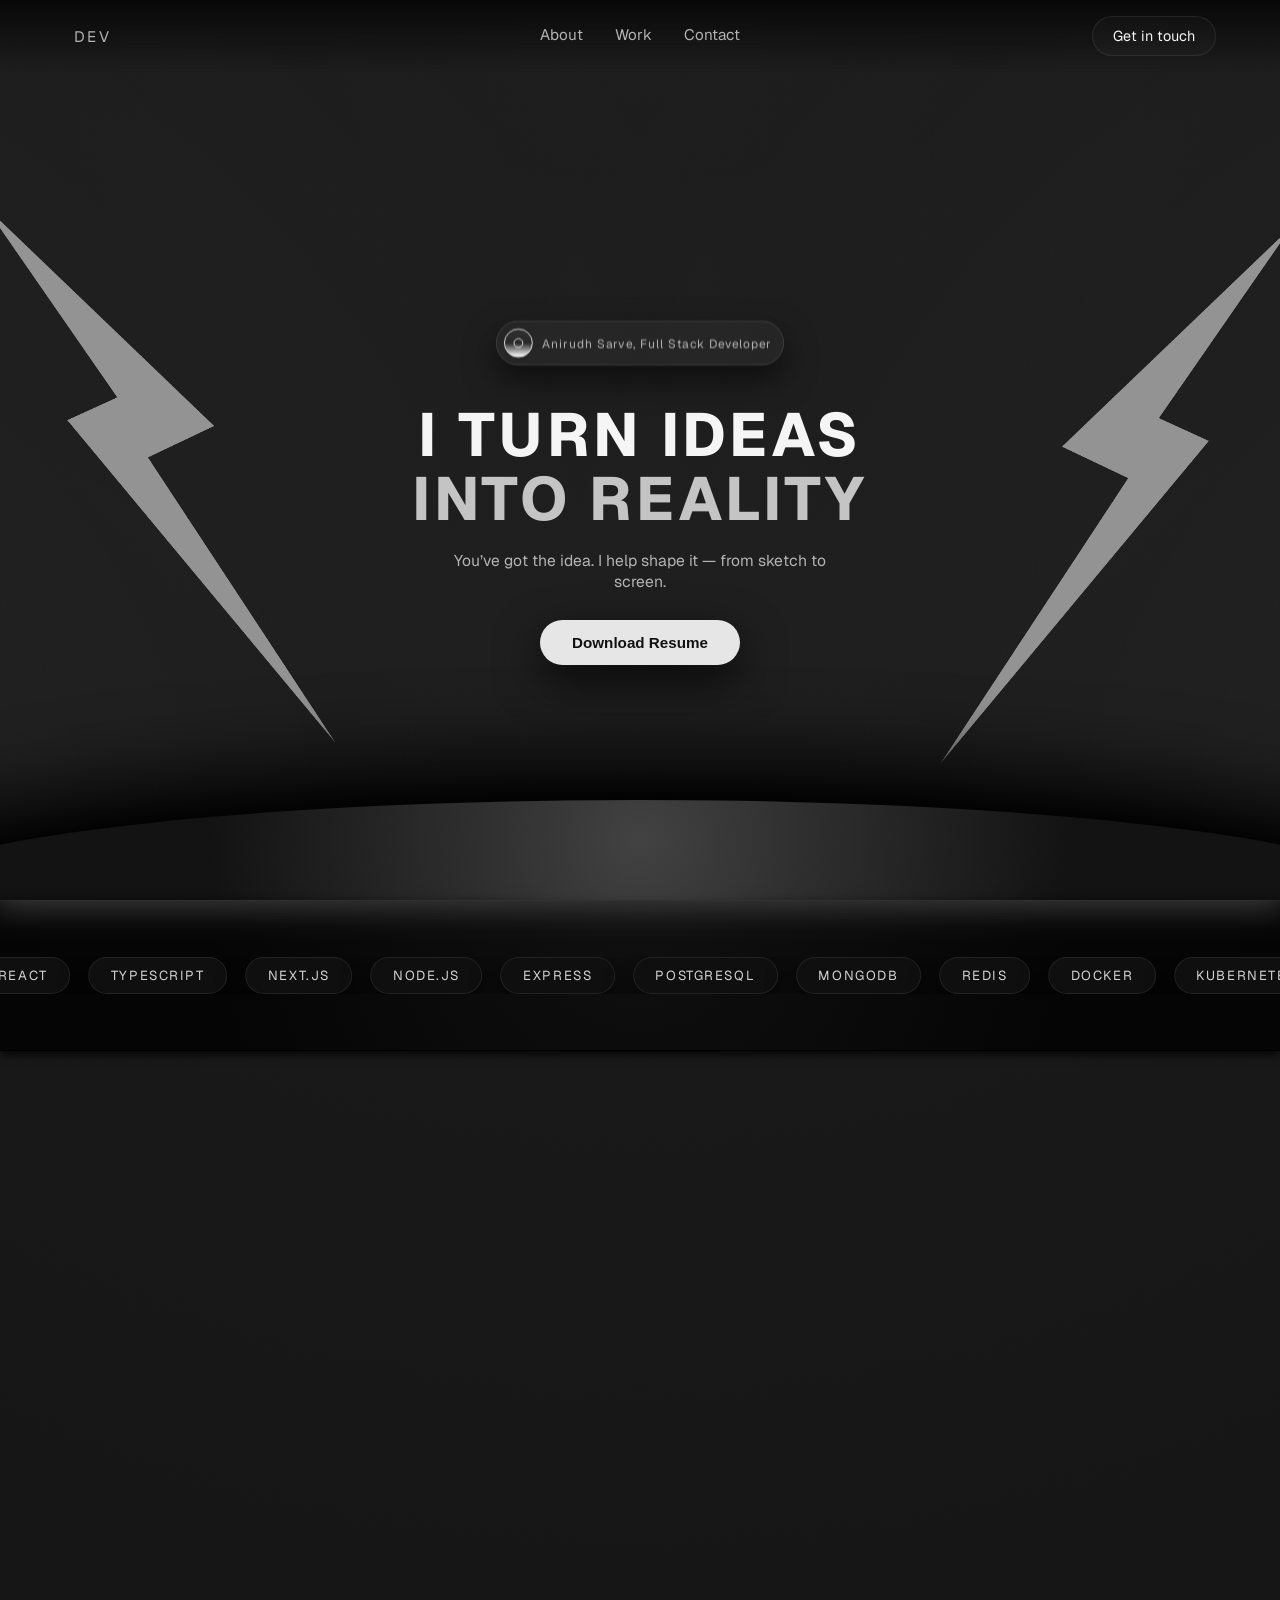
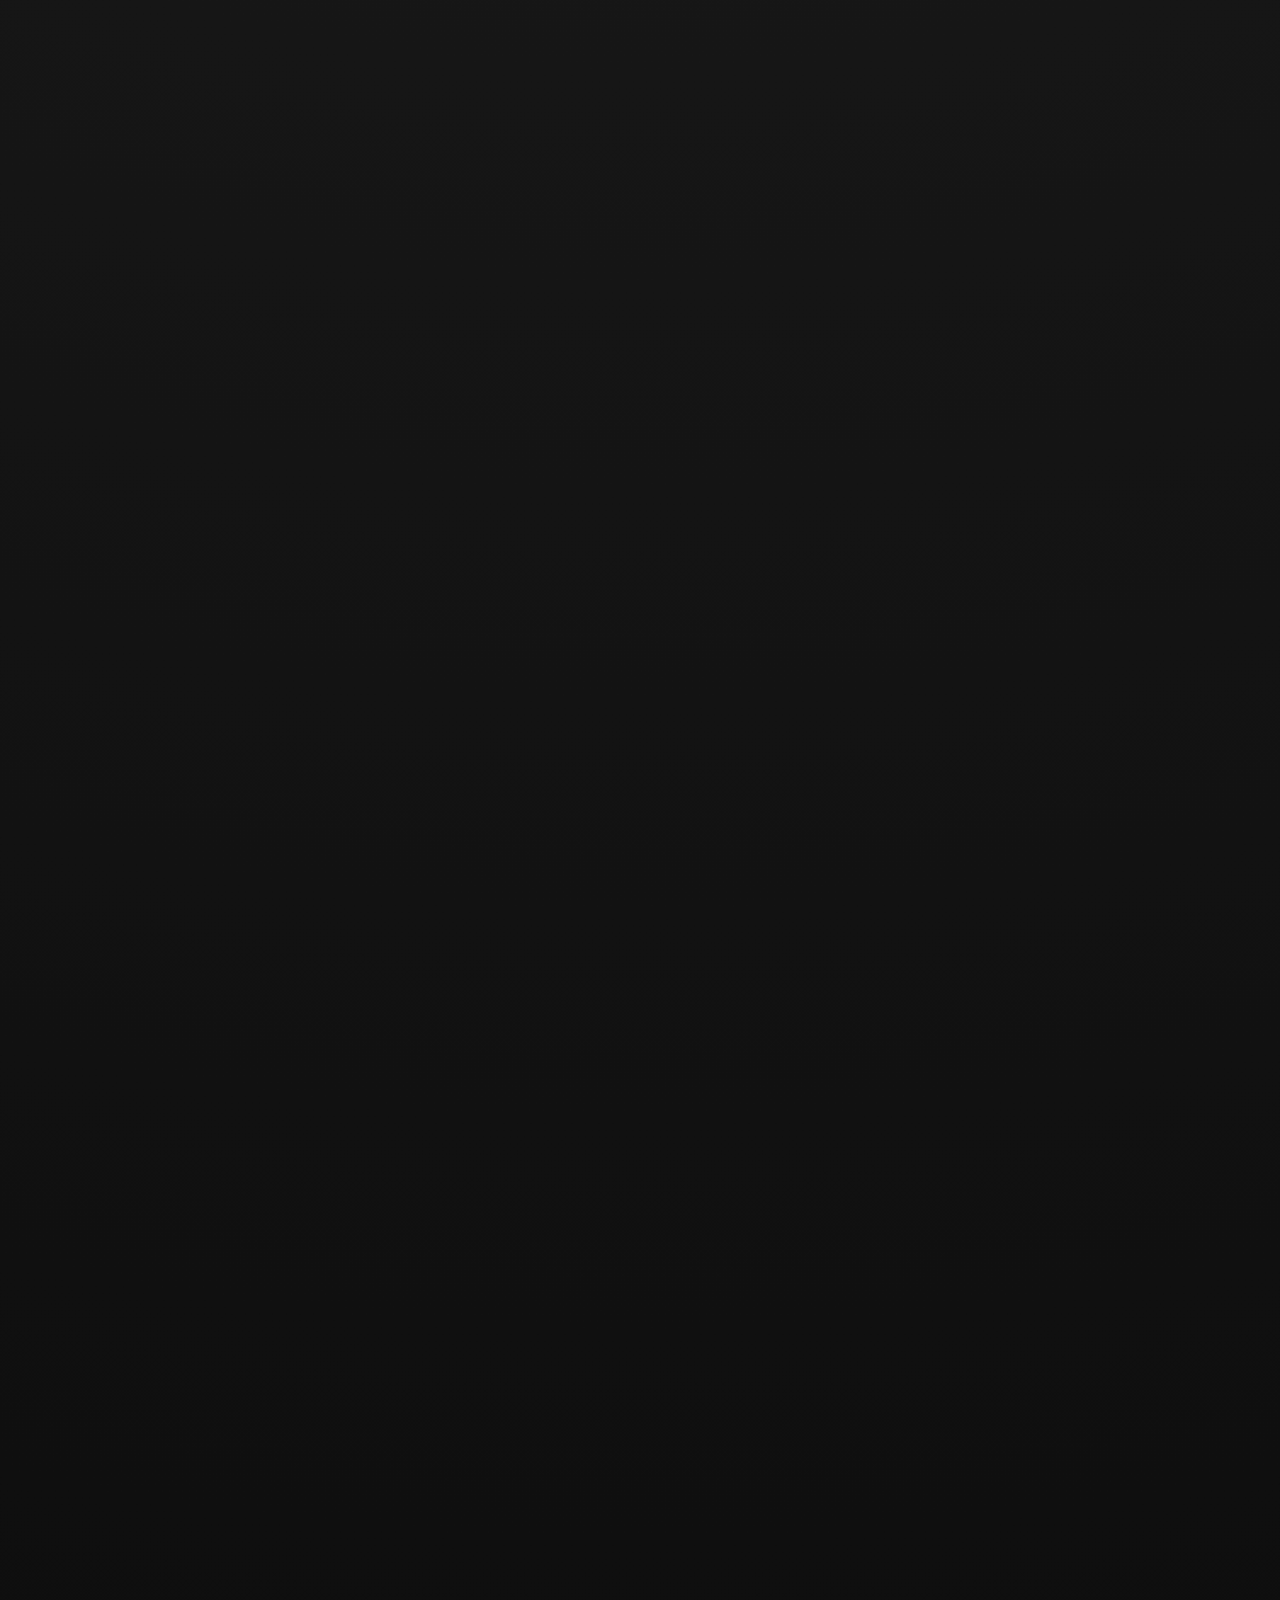
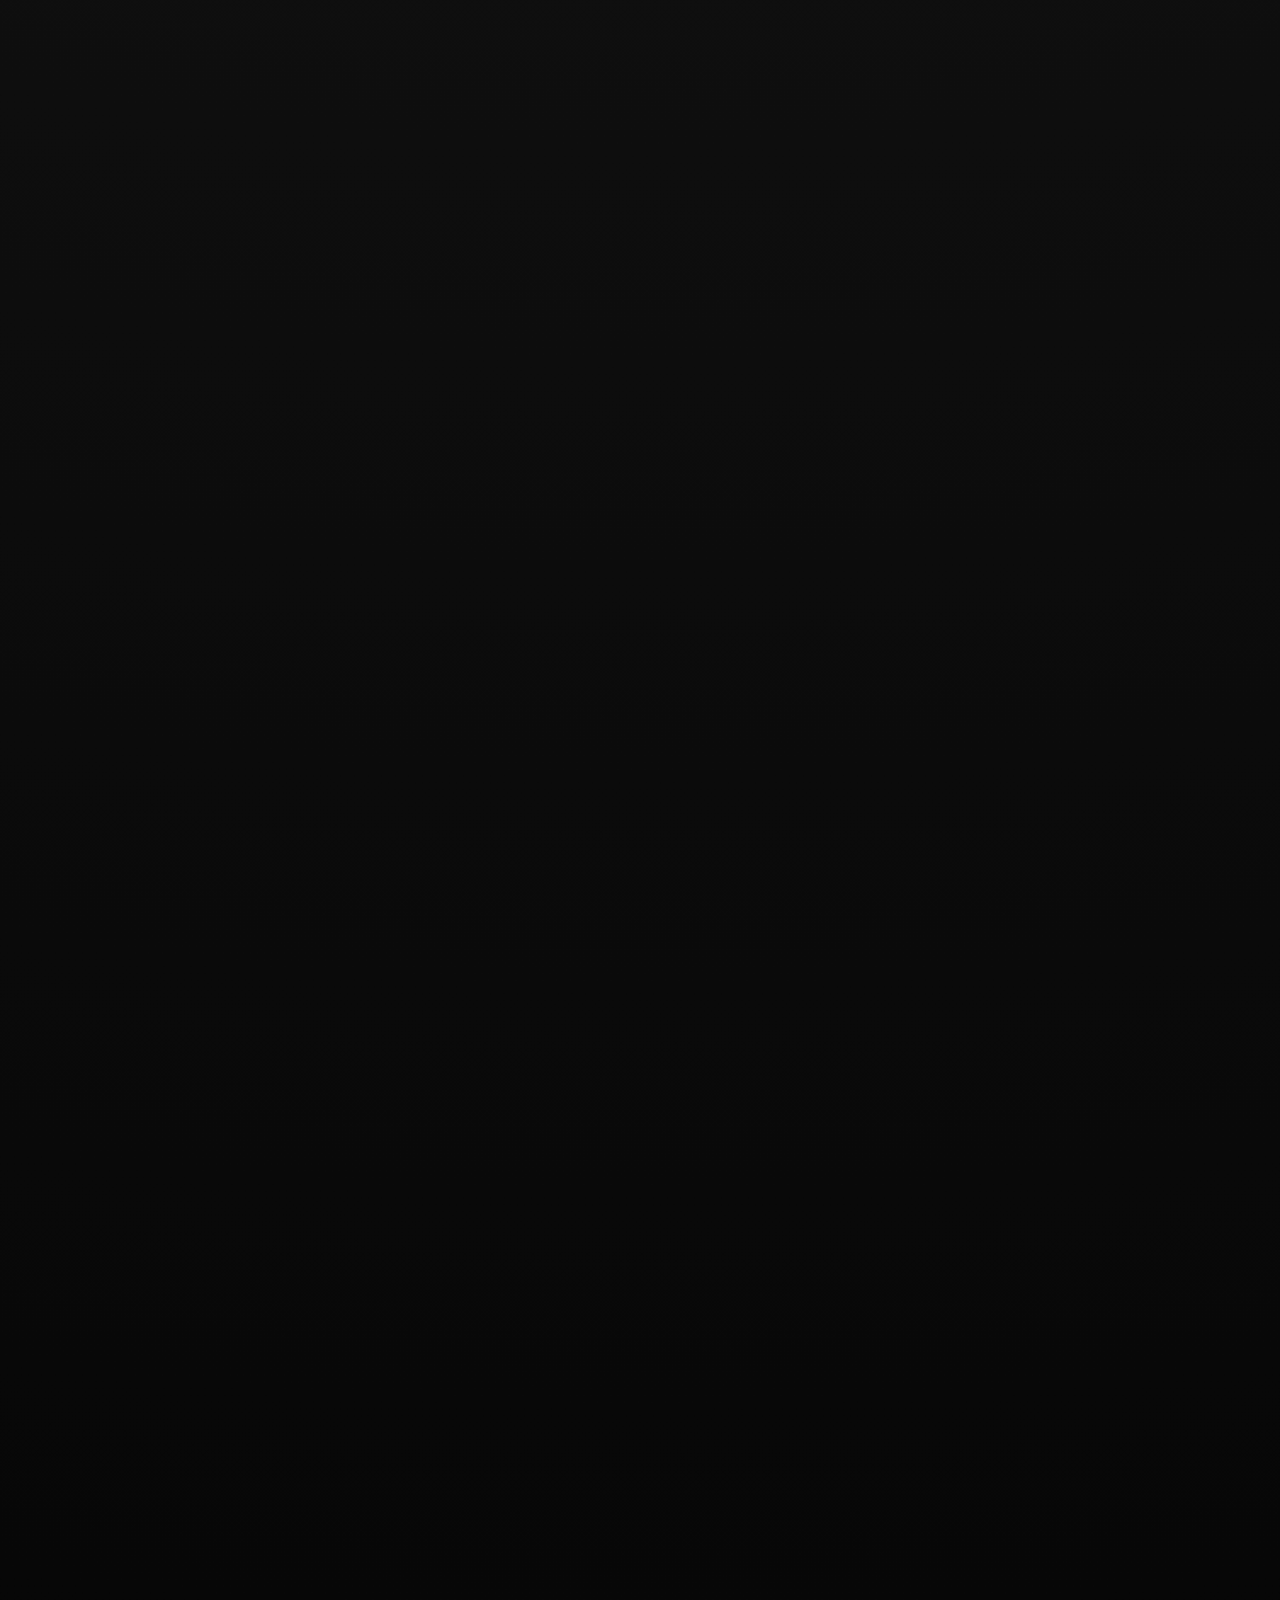
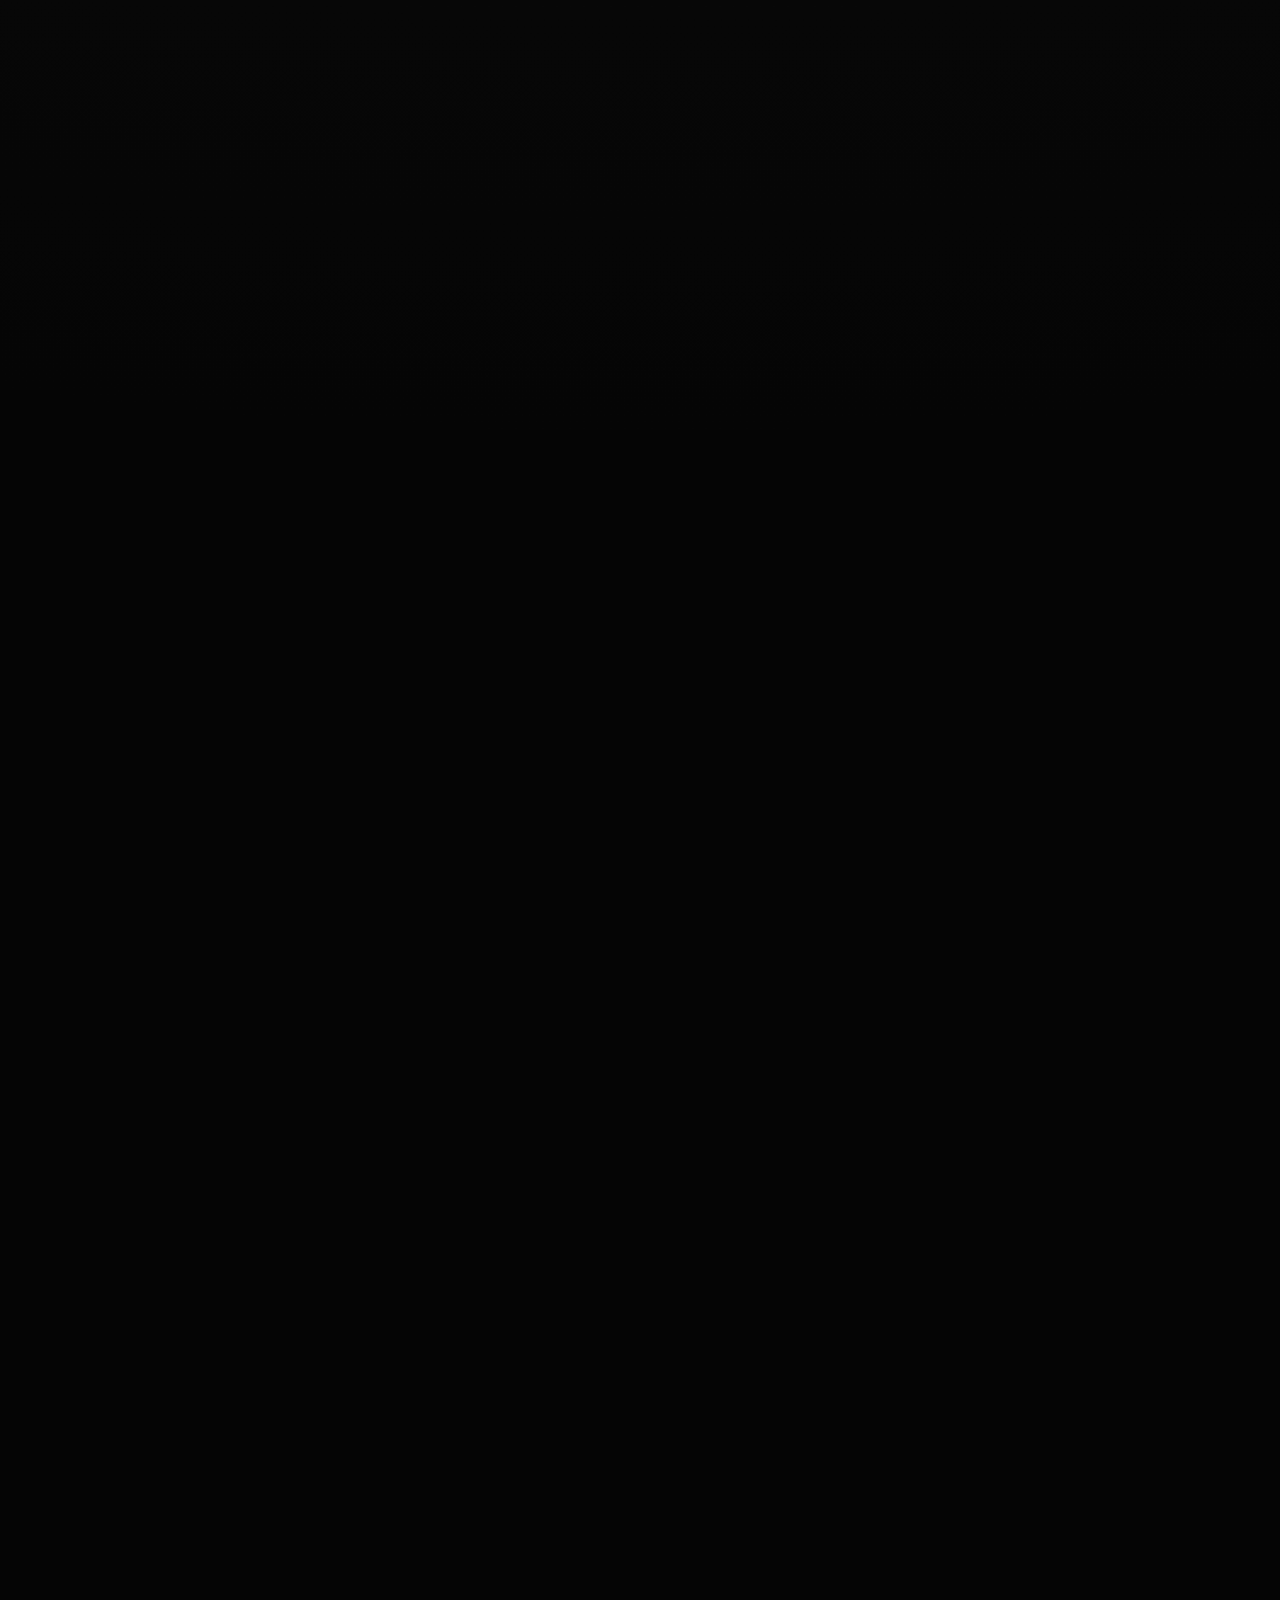
==== commit cda98482: "Add favicon images and site manifest - Added apple-touch-icon.png for iOS devices. - Added favicon-1" ====
--- a/portfolio.html
+++ b/portfolio.html
@@ -3,9 +3,23 @@
 
 <head>
     <meta charset="UTF-8" />
-    <title>Portfolio Banner</title>
+    <title>Anirudh Sarve</title>
     <meta name="viewport" content="width=device-width, initial-scale=1.0" />
     <link rel="stylesheet" href="portfolio.css" />
+    <!-- Standard favicon -->
+    <link rel="icon" type="image/jpeg" sizes="16x16" href="/favicon/favicon-16x16.png">
+    <link rel="icon" type="image/jpeg" sizes="32x32" href="/favicon/favicon-32x32.png">
+
+    <!-- Default fallback -->
+    <link rel="icon" type="image/jpeg" href="/favicon/favicon.png">
+
+    <!-- Apple touch icon -->
+    <link rel="apple-touch-icon" sizes="180x180" href="/favicon/apple-touch-icon.png">
+
+    <!-- Android / high-res icons -->
+    <link rel="icon" type="image/jpeg" sizes="192x192" href="/favicon/android-chrome-192x192.png">
+    <link rel="icon" type="image/jpeg" sizes="512x512" href="/favicon/android-chrome-512x512.png">
+
     <script src="https://cdnjs.cloudflare.com/ajax/libs/gsap/3.12.5/gsap.min.js"></script>
     <script src="https://cdnjs.cloudflare.com/ajax/libs/gsap/3.12.5/ScrollTrigger.min.js"></script>
 </head>
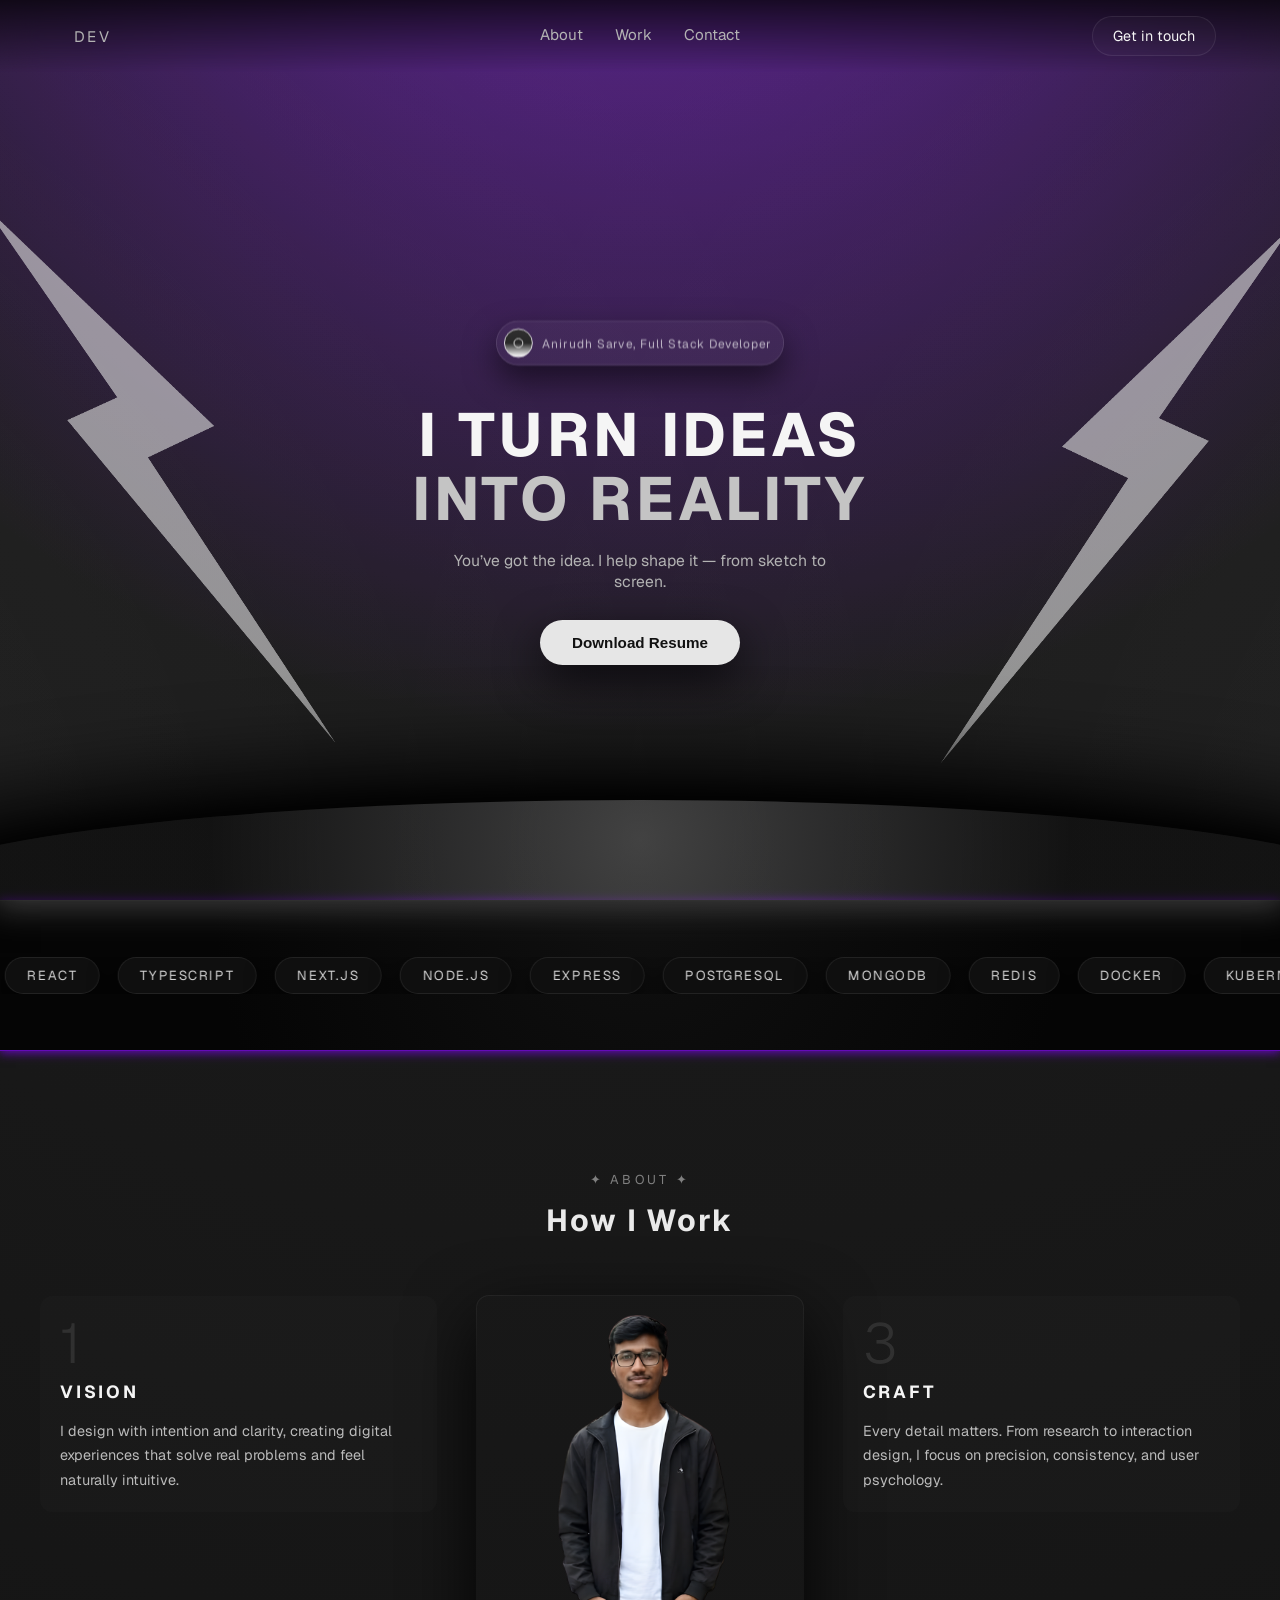
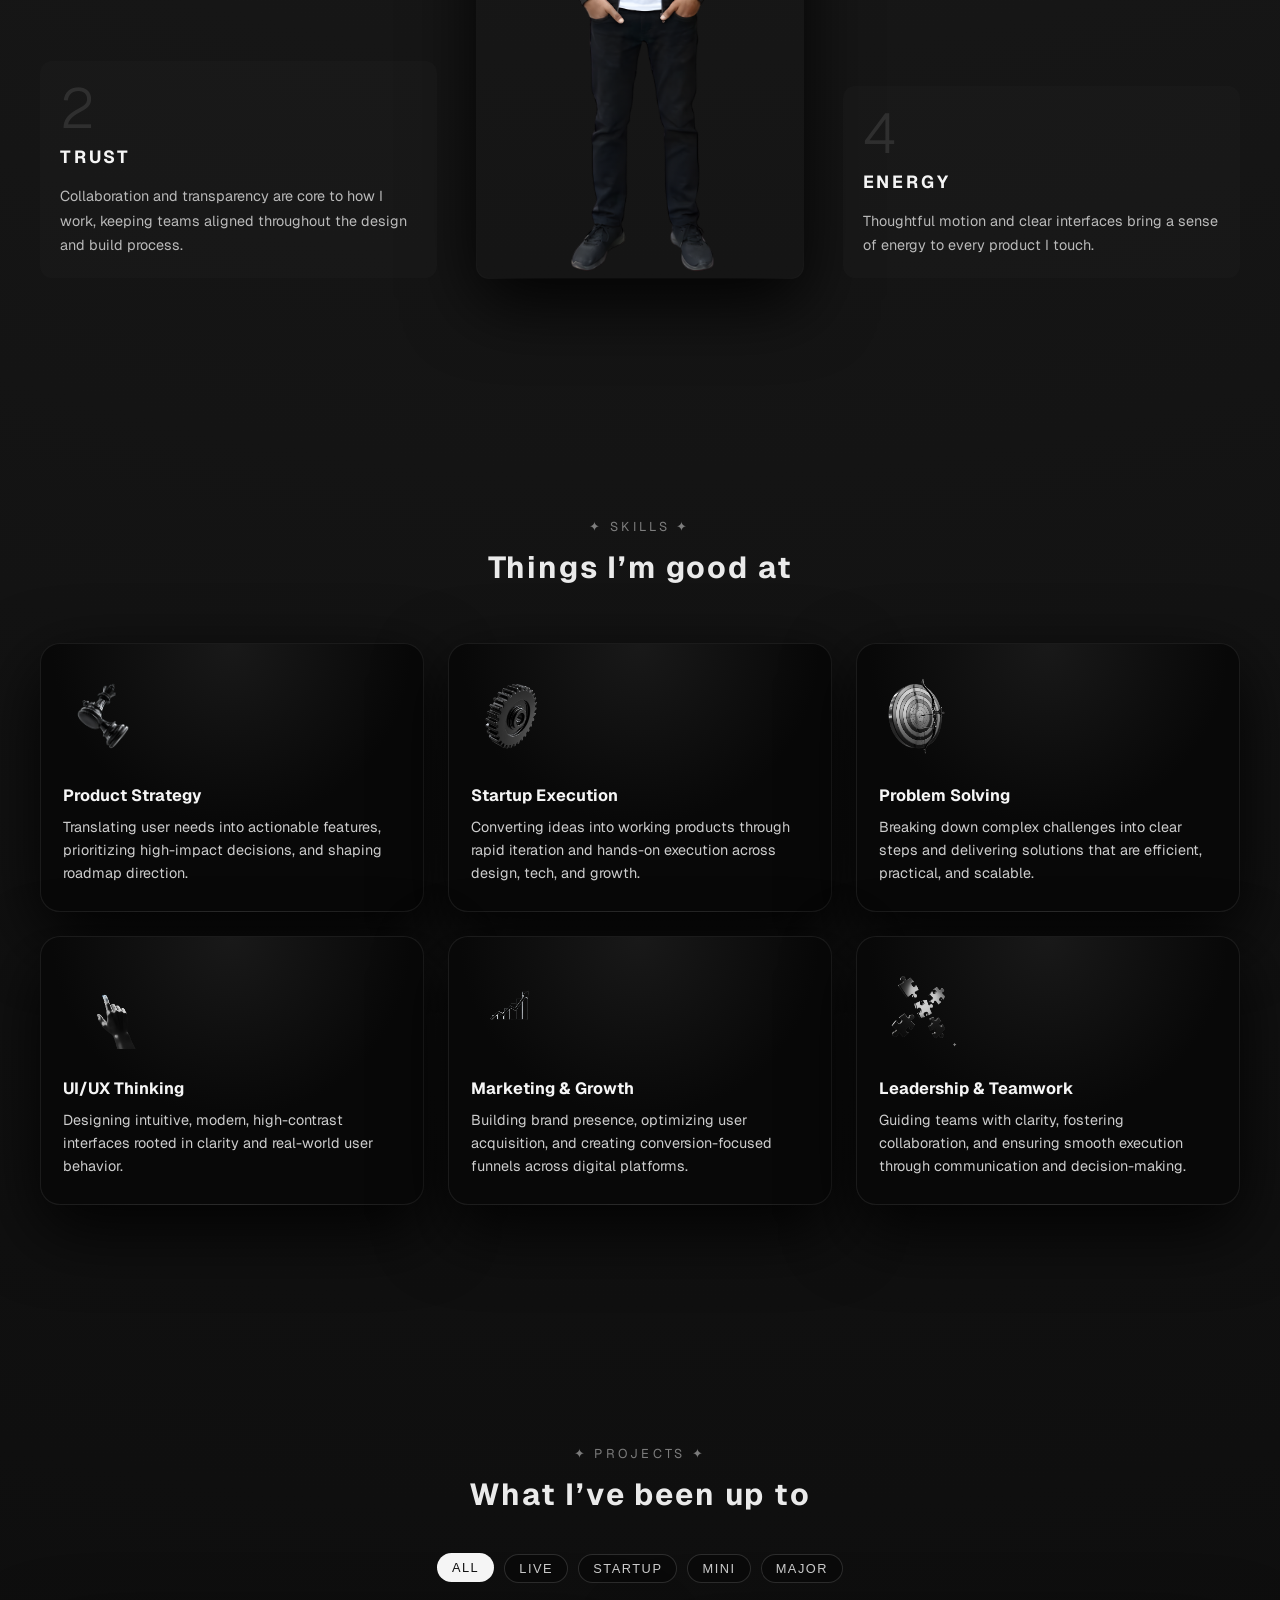
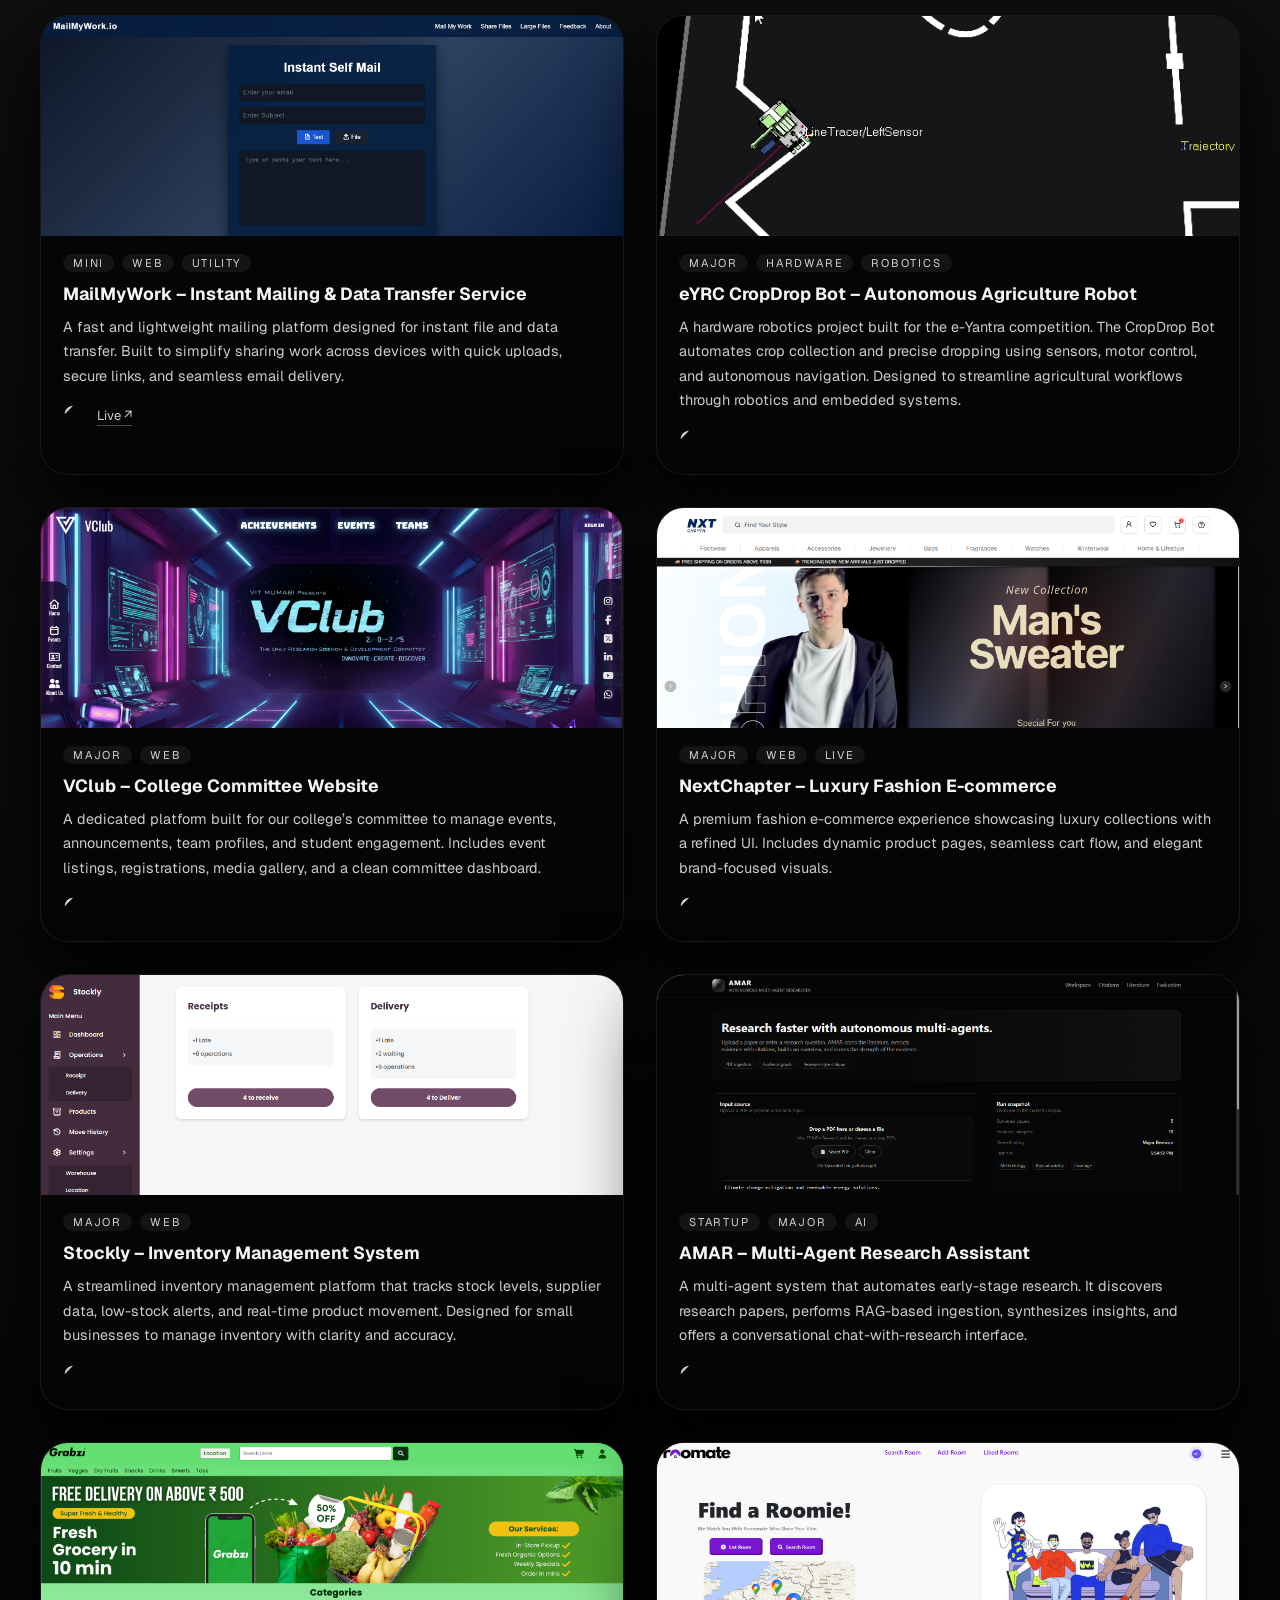
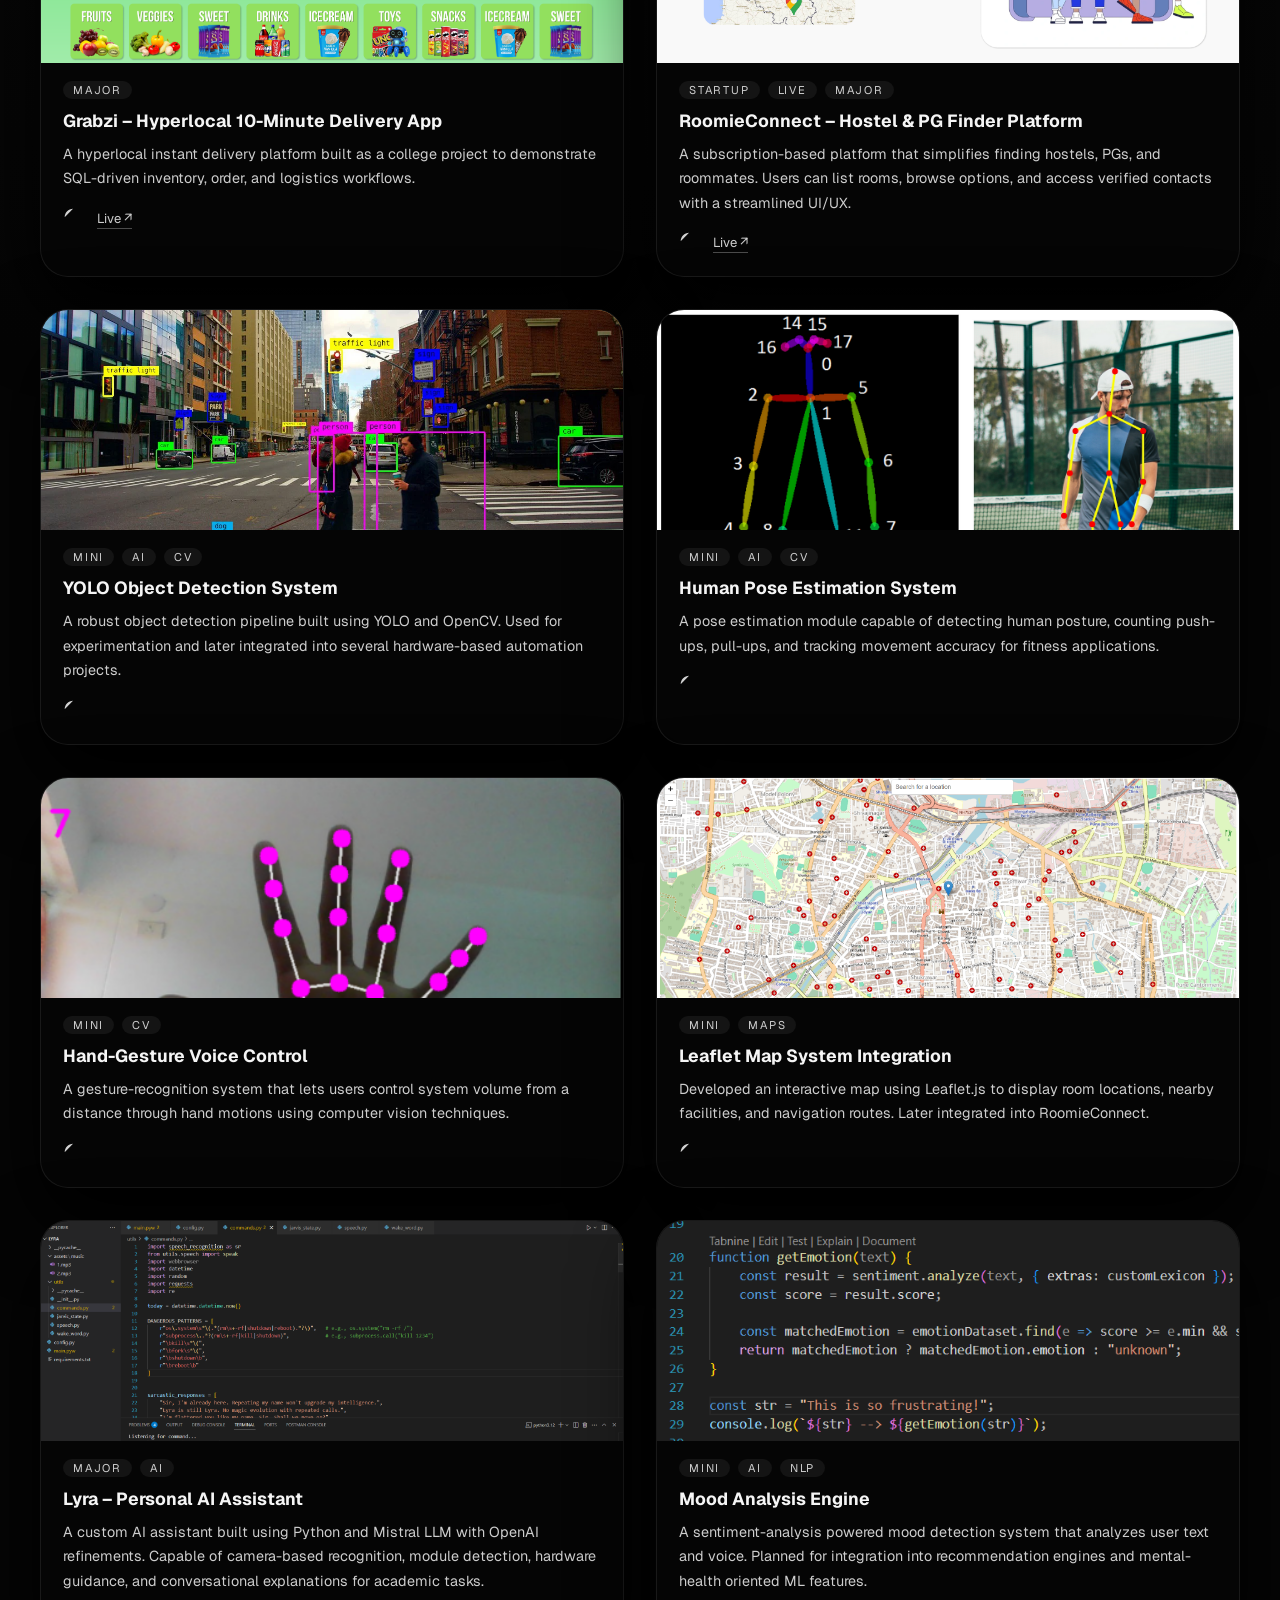
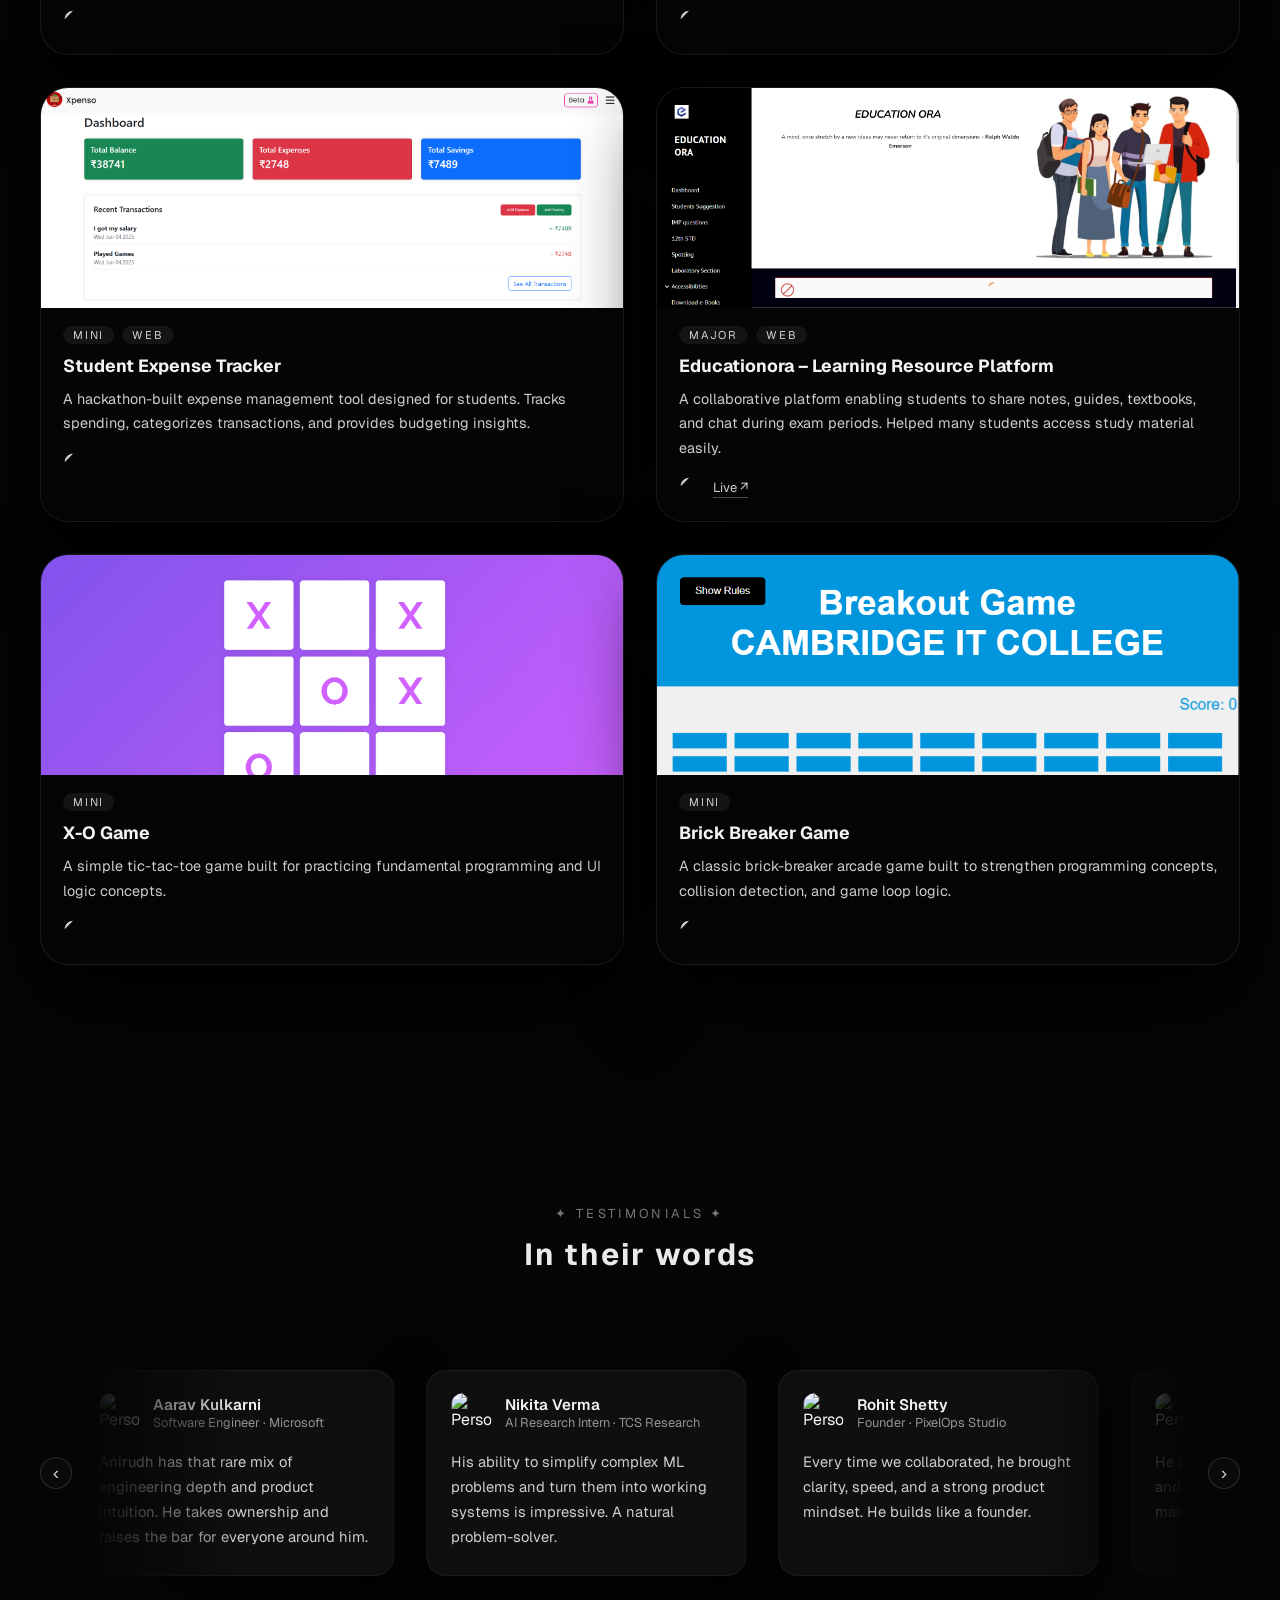
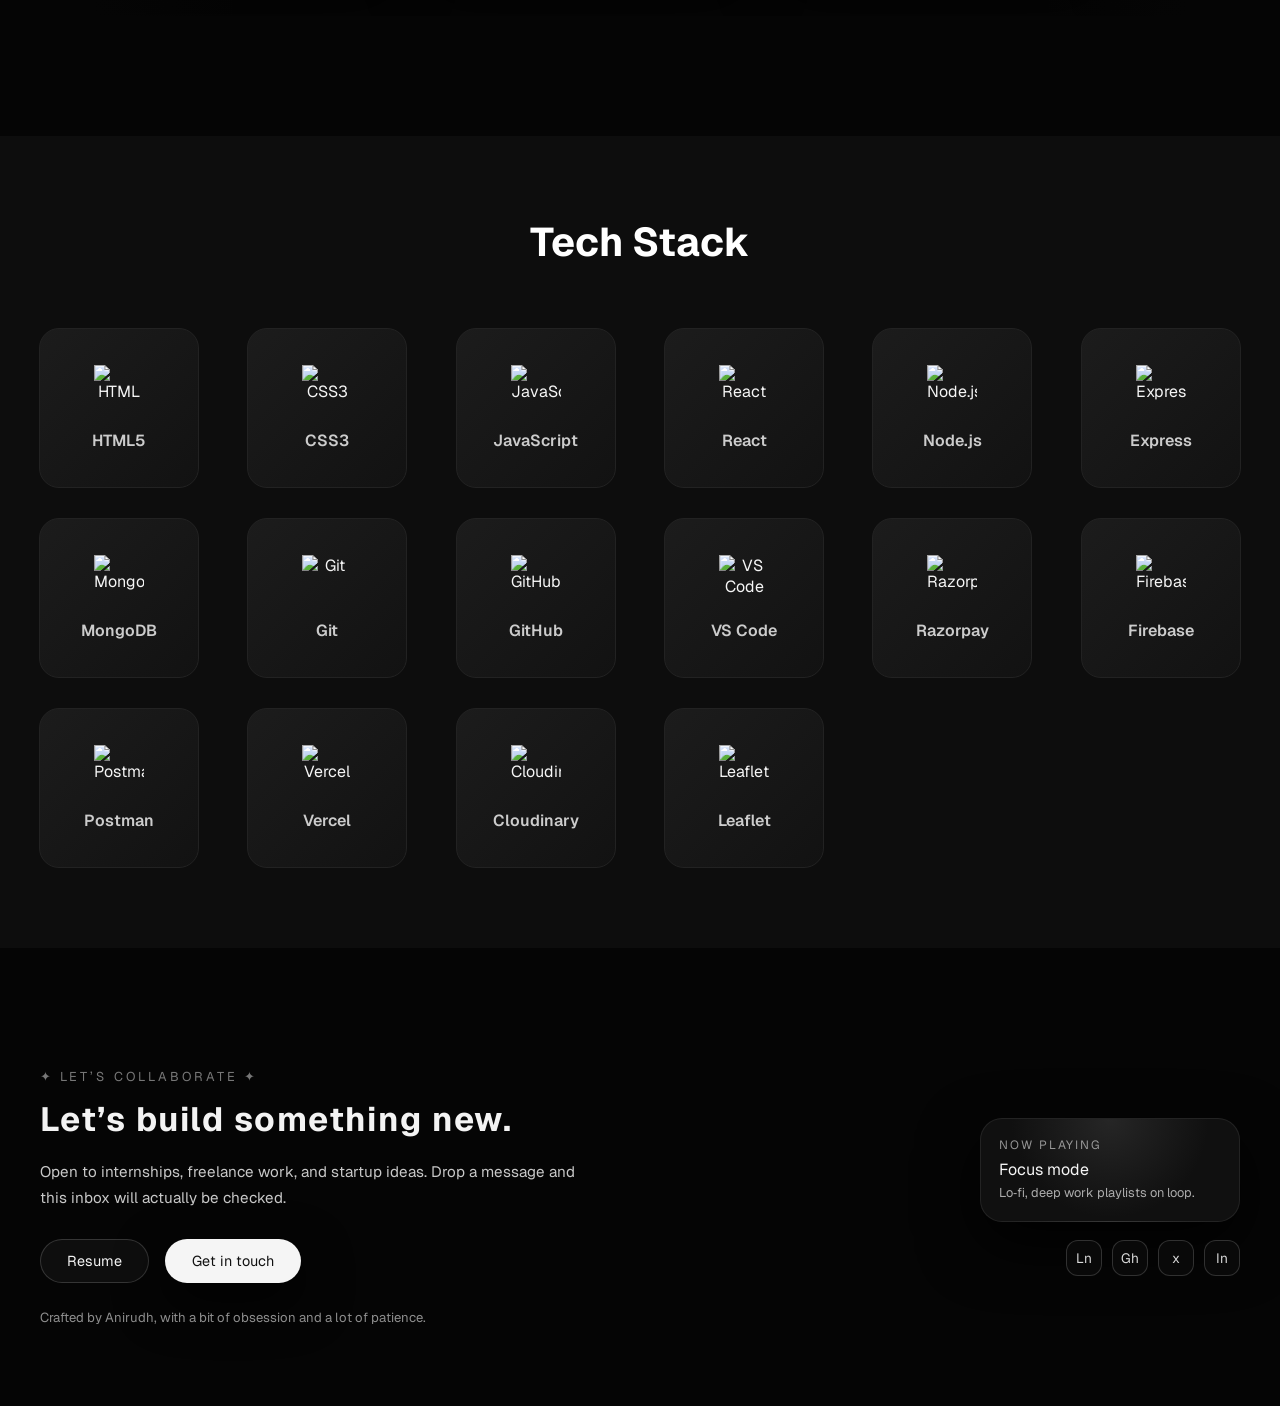
==== commit a5a30d6f: "About cards arranged sequentially" ====
--- a/portfolio.html
+++ b/portfolio.html
@@ -133,7 +133,7 @@
                 </div>
 
                 <div class="about-item">
-                    <div class="about-number">3</div>
+                    <div class="about-number">2</div>
                     <h3 class="about-title">TRUST</h3>
                     <p class="about-text">
                         Collaboration and transparency are core to how I work, keeping teams
@@ -151,7 +151,7 @@
 
             <div class="about-column">
                 <div class="about-item">
-                    <div class="about-number">2</div>
+                    <div class="about-number">3</div>
                     <h3 class="about-title">CRAFT</h3>
                     <p class="about-text">
                         Every detail matters. From research to interaction design, I focus on
--- a/portfolio.css
+++ b/portfolio.css
@@ -32,8 +32,8 @@
   font-optical-sizing: auto;
   font-style: normal;
   overflow-x: hidden;
-}
-
+  max-width: 100vw;
+}
 /* NAVBAR */
 
 .nav {
@@ -42,6 +42,7 @@
   left: 0;
   right: 0;
   height: 72px;
+  width:100vw;
   padding: 0 64px;
   display: flex;
   align-items: center;
@@ -178,6 +179,7 @@
 .lightening-overlay{
   position: absolute;
   opacity: 0.6;
+  overflow: hidden;
 }
 .lightening-overlay img{
   width:100vw;
@@ -188,7 +190,7 @@
     opacity:0.2;
   }
   .lightening-overlay img{
-    width:120vw;
+    width:100vw;
   }
 }
 
@@ -252,7 +254,7 @@
 .badge-avatar {
   width: 36px;
   height: 36px;
-  border-radius: 999px;
+  border-radius: 50%;
   background-image: linear-gradient(#302f2f, #292929, #fff);
   background-position: center center;
   object-fit: cover;
@@ -359,7 +361,7 @@
 
 /* responsive tweaks */
 
-@media (max-width: 900px) {
+@media (max-width: 768px) {
   .nav {
     padding: 0 20px;
   }
@@ -369,7 +371,7 @@
   }
 }
 
-@media (max-width: 600px) {
+@media (max-width: 768px) {
   .hero-content {
     padding-inline: 12px;
   }
@@ -447,7 +449,7 @@
 /* About Me */
 .about {
   padding: 120px 40px 120px;
-  max-width: 1120px;
+  max-width: 100vw;
   margin: 0 auto;
   text-align: center;
 }
@@ -565,7 +567,7 @@
 }
 
 /* responsive */
-@media (max-width: 960px) {
+@media (max-width: 768px) {
   .about {
     padding: 80px 24px 80px;
   }
@@ -589,7 +591,7 @@
   }
 }
 
-@media (max-width: 640px) {
+@media (max-width: 768px) {
   .about-column {
     flex-direction: column;
   }
@@ -608,7 +610,7 @@
 .skills {
   padding: 120px 40px 120px;
   text-align: center;
-  max-width: 1120px;
+  max-width: 100vw;
   margin: 0 auto;
 }
 
@@ -694,7 +696,7 @@
 }
 
 /* responsive: back to simple stack */
-@media (max-width: 900px) {
+@media (max-width: 768px) {
   .skills {
     padding: 80px 24px 80px;
   }
@@ -704,7 +706,7 @@
   }
 }
 
-@media (max-width: 640px) {
+@media (max-width: 768px) {
   .skills-grid {
     grid-template-columns: 1fr;
   }
@@ -723,7 +725,7 @@
 /* Projects */
 .projects {
   padding: 120px 40px 120px;
-  max-width: 1120px;
+  max-width: 100vw;
   margin: 0 auto;
 }
 
@@ -895,7 +897,7 @@
 
 /* responsive */
 
-@media (max-width: 900px) {
+@media (max-width: 768px) {
   .projects {
     padding: 80px 24px 80px;
   }
@@ -1059,7 +1061,7 @@
 
 /* responsive */
 
-@media (max-width: 780px) {
+@media (max-width: 768px) {
   .testimonials {
     padding: 80px 24px 80px;
   }
@@ -1071,7 +1073,7 @@
   }
 }
 
-@media (max-width: 620px) {
+@media (max-width: 768px) {
   .testimonials-arrow {
     display: none;
   }
@@ -1143,7 +1145,6 @@
 
 
 /* Footer */
-
 .contact-footer {
   position: relative;
   padding: 40px 40px 40px;   
@@ -1154,7 +1155,7 @@
 }
 
 .contact-inner {
-  max-width: 1120px;
+  max-width: 100vw;
   margin: 0 auto 40px;       
   display: flex;
   justify-content: space-between;
@@ -1308,7 +1309,7 @@
 
 /* responsive */
 
-@media (max-width: 900px) {
+@media (max-width: 768px) {
   .contact-footer {
     padding: 80px 24px 32px;
   }
@@ -1338,39 +1339,9 @@
 
 
 
-/* EFFECTS */
-
-/* Cards start slightly down and smaller */
-.project-card,
-.skill-card,
-.testimonial-card {
-  opacity: 0;
-  transform: translateY(30px) scale(0.96);
-}
-
-/* Sections start slightly off-axis */
-.about,
-.skills,
-.projects,
-.testimonials,
-.tech-stack,
-.contact-footer {
-  opacity: 0;
-  transform: translateX(30px);
-}
-
-.about,
-.testimonials {
-  transform: translateX(-30px);
-}
-
-
-
-
-
-
-
-
-
-
-
+
+
+
+
+
+
